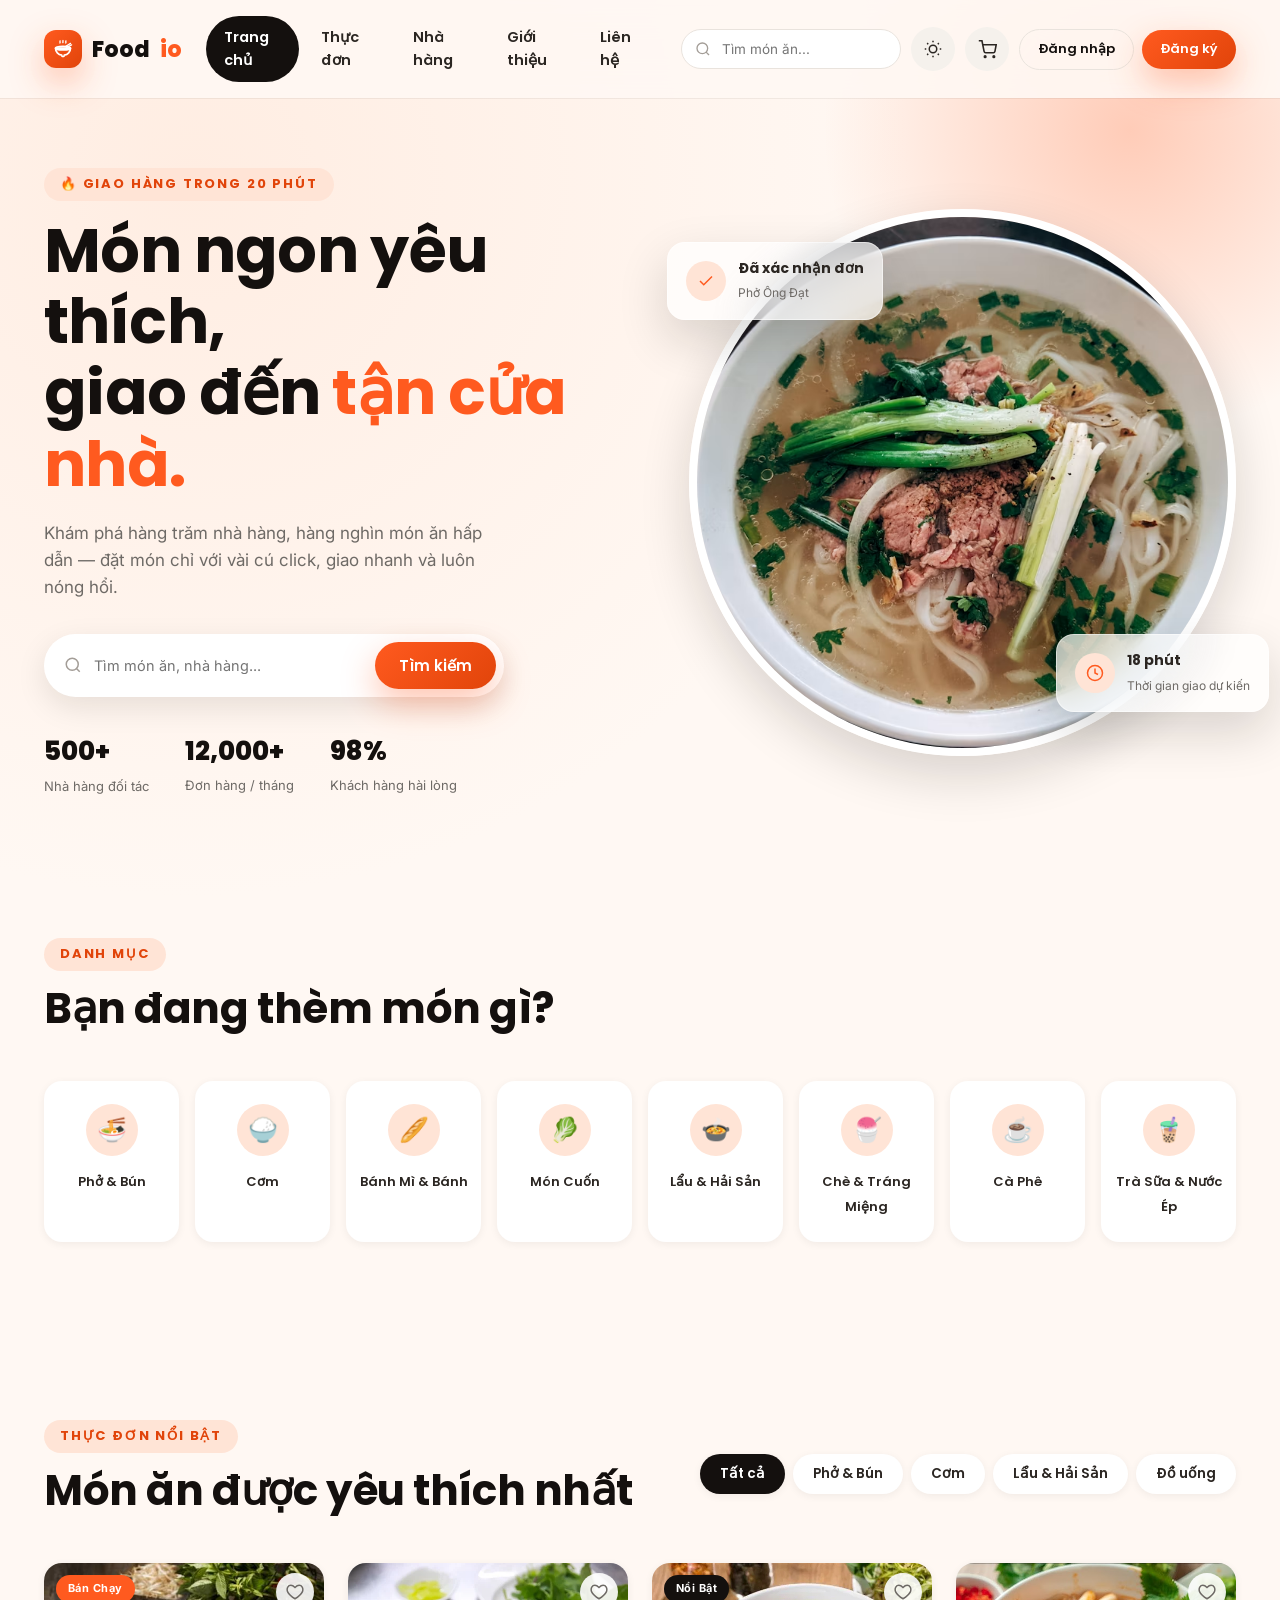
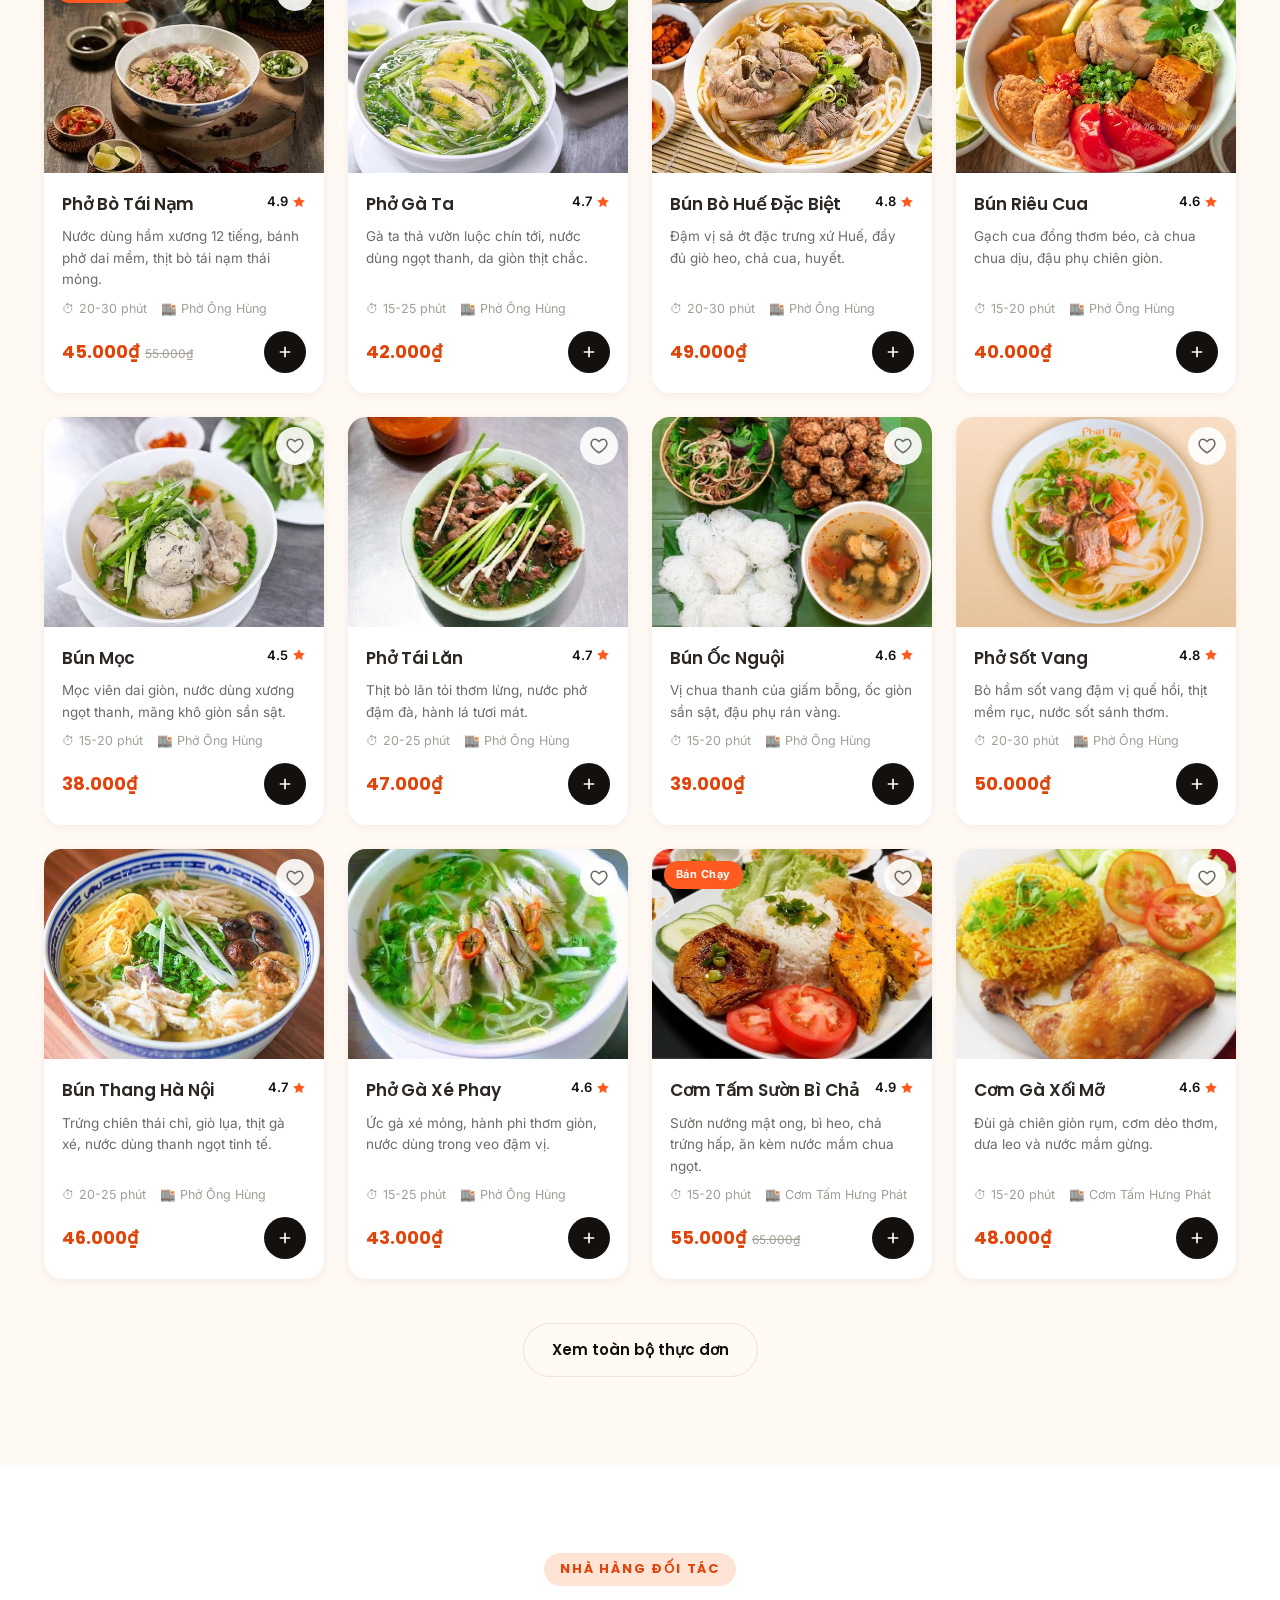
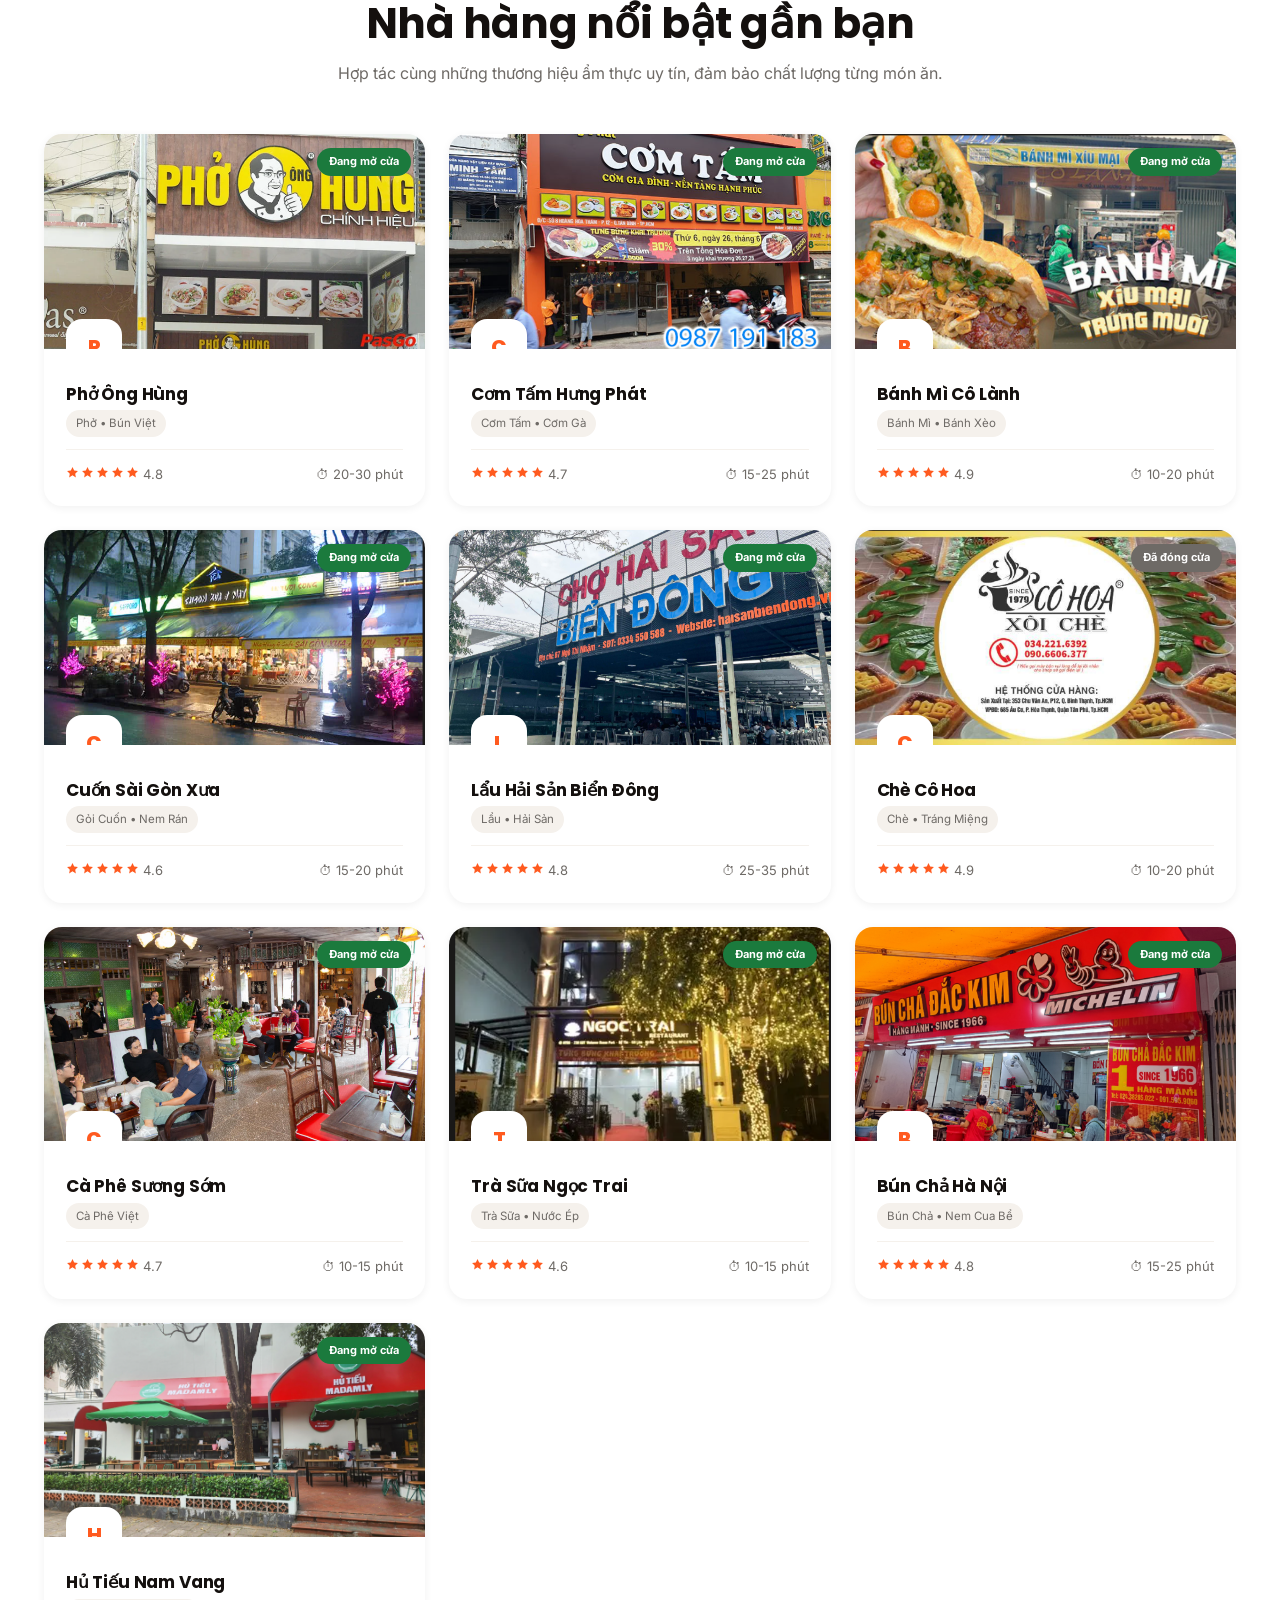
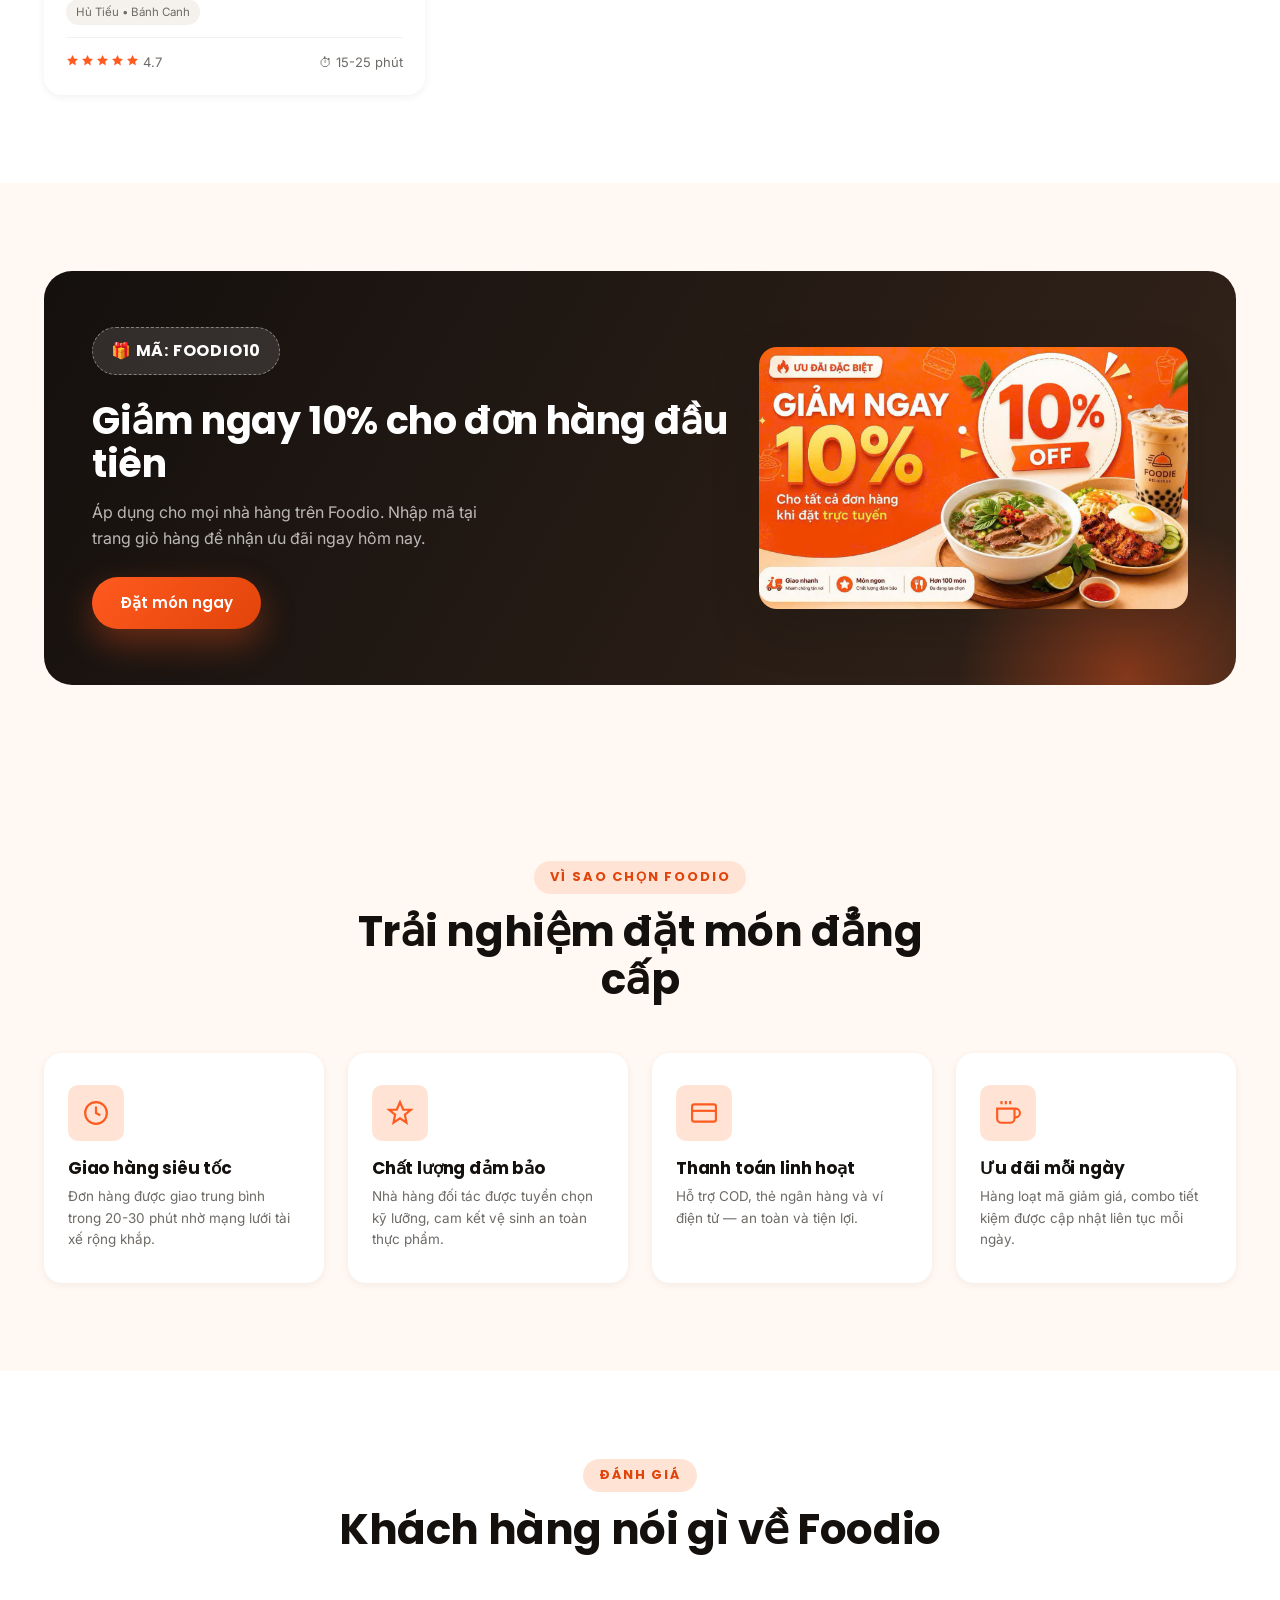
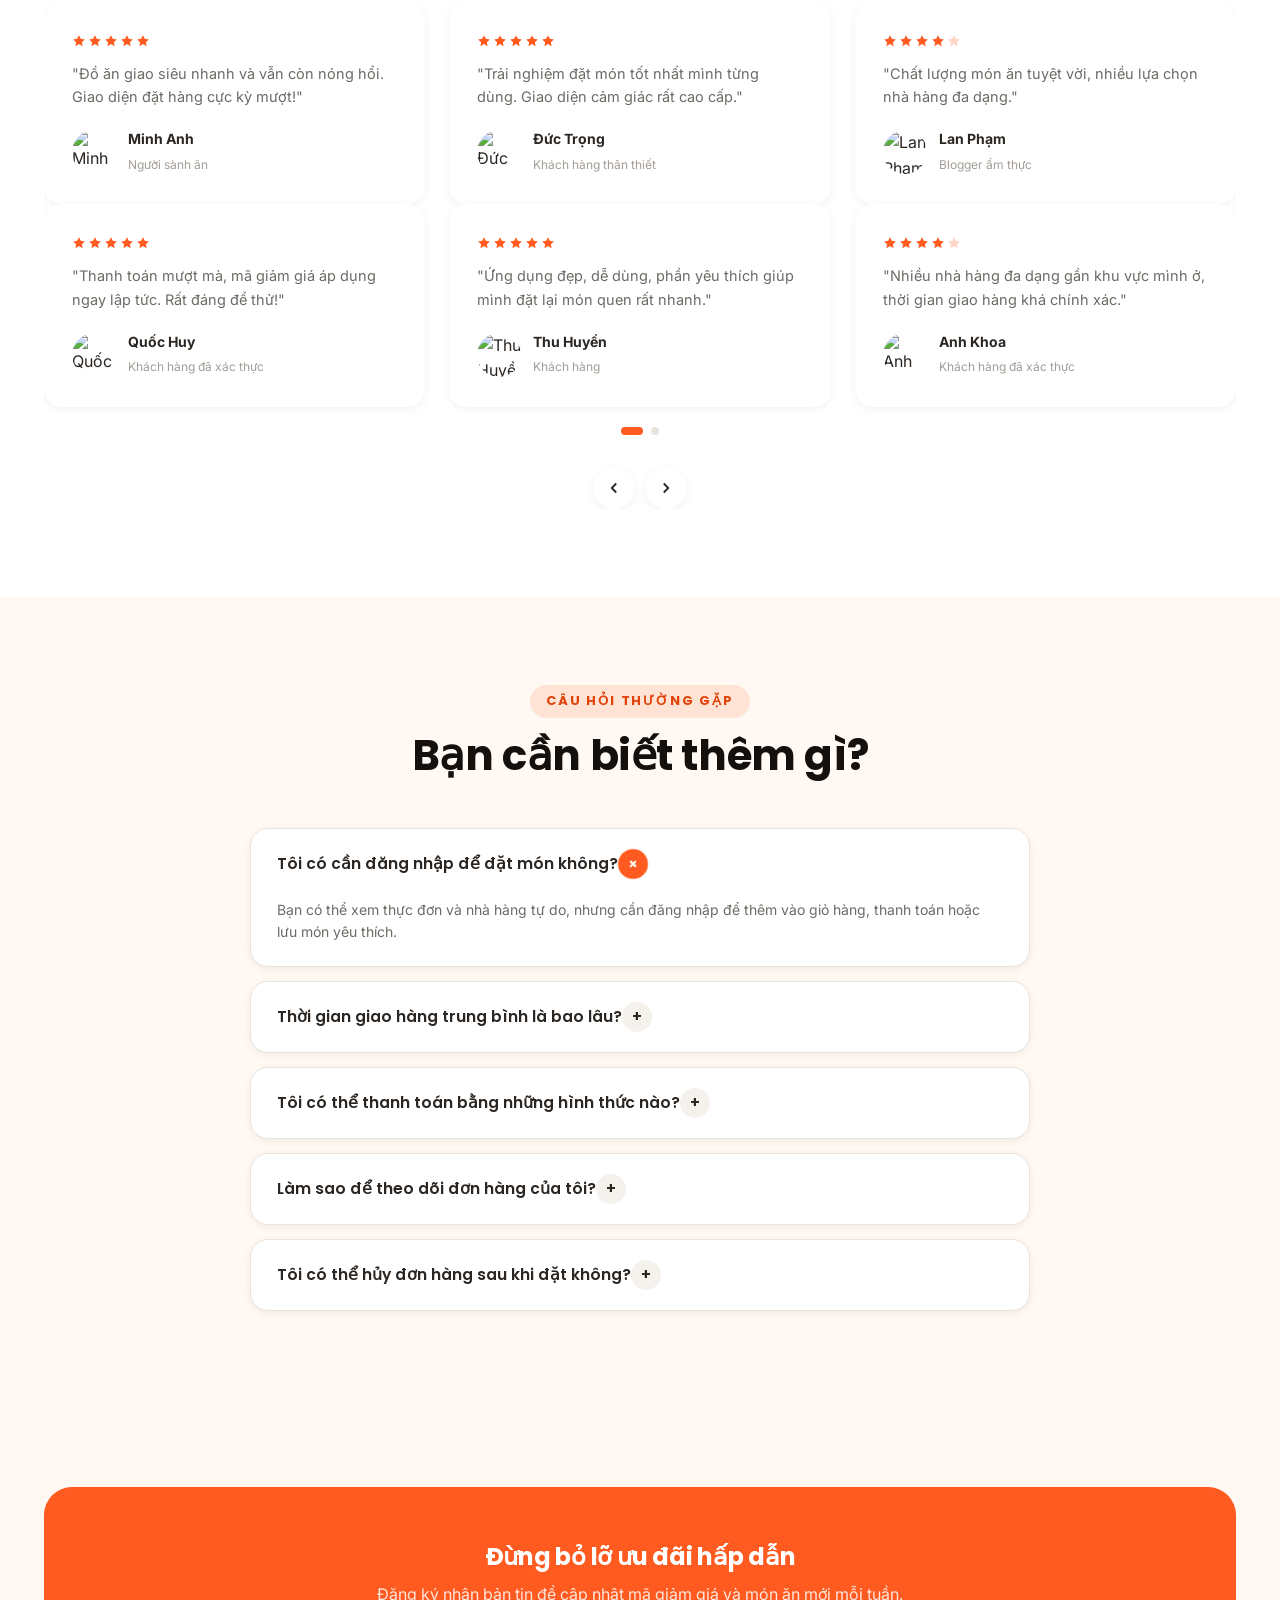
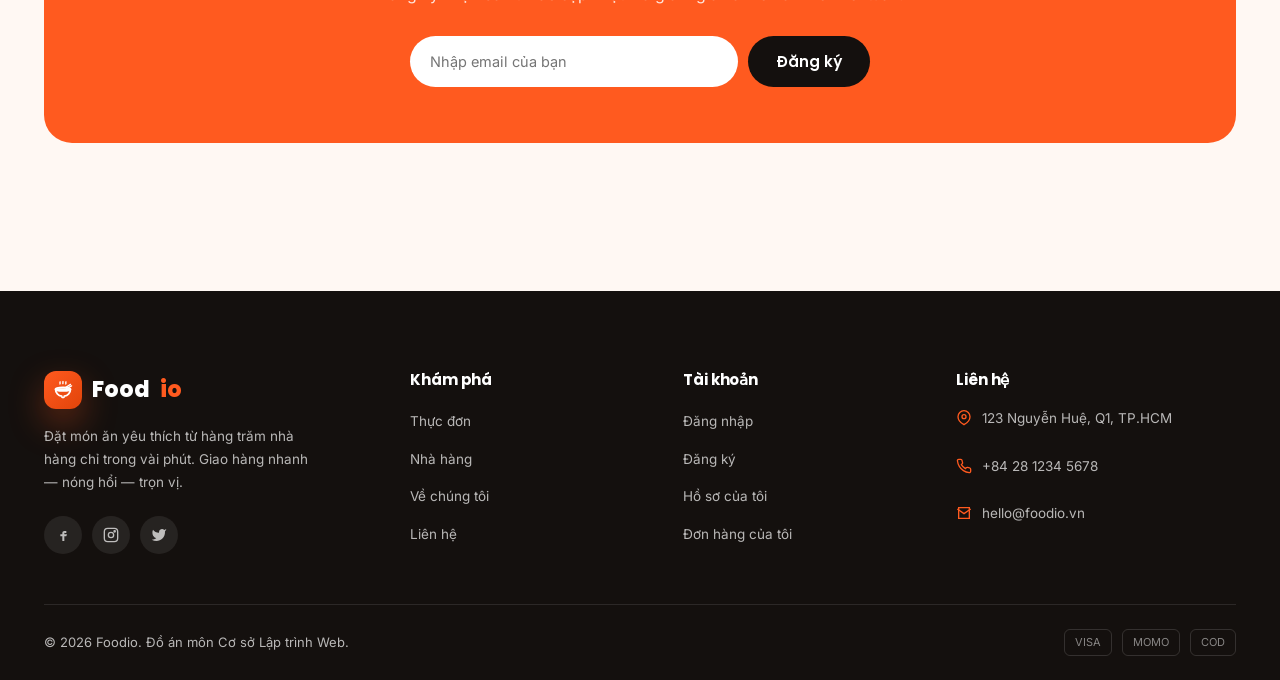
==== index.html @ 753ebb03 "thêm các ảnh banners và gắn địa chỉ văn phòng làm việc" ====
<!DOCTYPE html>
<html lang="vi">

<head>
    <meta charset="UTF-8">
    <meta name="viewport" content="width=device-width, initial-scale=1.0">
    <title>Foodio — Đặt món ăn ngon, giao tận nơi</title>
    <meta name="description"
        content="Foodio giúp bạn đặt món ăn Việt từ hàng trăm nhà hàng yêu thích, giao hàng nhanh chóng tận cửa nhà.">
    <link rel="preconnect" href="https://fonts.googleapis.com">
    <link rel="stylesheet" href="css/style.css">
    <link rel="stylesheet" href="css/header.css">
    <link rel="stylesheet" href="css/hero.css">
    <link rel="stylesheet" href="css/menu.css">
    <link rel="stylesheet" href="css/cart.css">
    <link rel="stylesheet" href="css/profile.css">
    <link rel="stylesheet" href="css/login.css">
    <link rel="stylesheet" href="css/footer.css">
    <link rel="stylesheet" href="css/animation.css">
    <link rel="stylesheet" href="css/responsive.css">
</head>

<body>
    <div id="loading-screen">
        <div class="loader-mark"></div>
    </div>
    <div id="scroll-progress"></div>

    <header id="site-header">
        <div class="container header-inner">
            <a href="index.html" class="logo">
                <span class="mark">
                    <svg class="bowl-icon" viewBox="0 0 24 24" width="20" height="20" fill="none" stroke="currentColor"
                        stroke-width="2" stroke-linecap="round" stroke-linejoin="round">
                        <path d="M8.5 2.2c-.6 1 .5 1.4-.2 2.6M12 1.8c-.6 1 .5 1.4-.2 2.6M15.5 2.2c-.6 1 .5 1.4-.2 2.6"
                            stroke-width="1.6" />
                        <path
                            d="M3 11h18a8.5 8.5 0 01-7.5 8.4v.4a1.2 1.2 0 01-1.2 1.2h-.6A1.2 1.2 0 0110.5 19.8v-.4A8.5 8.5 0 013 11z" />
                        <ellipse cx="12" cy="11" rx="9" ry="2.1" />
                        <path d="M14.5 9.3l6.5-4M16.3 10.2l6-3.2" stroke-width="1.6" />
                    </svg>
                </span>
                Food<span class="accent">io</span>
            </a>

            <nav class="main-nav" id="main-nav">
                <a href="index.html" data-nav="index">Trang chủ</a>
                <a href="menu.html" data-nav="menu">Thực đơn</a>
                <a href="restaurant.html" data-nav="restaurant">Nhà hàng</a>
                <a href="about.html" data-nav="about">Giới thiệu</a>
                <a href="contact.html" data-nav="contact">Liên hệ</a>
            </nav>

            <div class="header-actions">
                <div class="search-box">
                    <svg viewBox="0 0 24 24" fill="none" stroke="currentColor" stroke-width="2">
                        <circle cx="11" cy="11" r="8" />
                        <path d="M21 21l-4.35-4.35" />
                    </svg>
                    <input type="text" id="header-search-input" placeholder="Tìm món ăn...">
                    <div id="search-suggestions"></div>
                </div>

                <button class="dark-toggle" id="dark-toggle-btn" aria-label="Chuyển chế độ sáng/tối">
                    <svg class="sun" viewBox="0 0 24 24" fill="none" stroke="currentColor" stroke-width="2">
                        <circle cx="12" cy="12" r="5" />
                        <path
                            d="M12 1v2M12 21v2M4.2 4.2l1.4 1.4M18.4 18.4l1.4 1.4M1 12h2M21 12h2M4.2 19.8l1.4-1.4M18.4 5.6l1.4-1.4" />
                    </svg>
                    <svg class="moon" viewBox="0 0 24 24" fill="none" stroke="currentColor" stroke-width="2">
                        <path d="M21 12.79A9 9 0 1111.21 3 7 7 0 0021 12.79z" />
                    </svg>
                </button>

                <a href="cart.html" class="icon-btn" aria-label="Giỏ hàng">
                    <svg viewBox="0 0 24 24" fill="none" stroke="currentColor" stroke-width="2">
                        <circle cx="9" cy="21" r="1" />
                        <circle cx="20" cy="21" r="1" />
                        <path d="M1 1h4l2.68 13.39a2 2 0 002 1.61h9.72a2 2 0 002-1.61L23 6H6" />
                    </svg>
                    <span class="cart-count">0</span>
                </a>

                <div id="auth-slot"></div>

                <button class="mobile-toggle" id="mobile-toggle" aria-label="Mở menu">
                    <svg viewBox="0 0 24 24" fill="none" stroke="currentColor" stroke-width="2">
                        <path d="M3 6h18M3 12h18M3 18h18" />
                    </svg>
                </button>
            </div>
        </div>
    </header>

    <div class="mobile-overlay" id="mobile-overlay"></div>
    <nav class="mobile-nav" id="mobile-nav">
        <button class="close-mobile" id="close-mobile" aria-label="Đóng menu">
            <svg viewBox="0 0 24 24" width="18" height="18" fill="none" stroke="currentColor" stroke-width="2">
                <path d="M18 6L6 18M6 6l12 12" />
            </svg>
        </button>
        <a href="index.html">Trang chủ</a>
        <a href="menu.html">Thực đơn</a>
        <a href="restaurant.html">Nhà hàng</a>
        <a href="cart.html">Giỏ hàng</a>
        <a href="about.html">Giới thiệu</a>
        <a href="contact.html">Liên hệ</a>
        <a href="login.html">Đăng nhập</a>
        <a href="register.html">Đăng ký</a>
    </nav>

    <main>
        <!-- HERO -->
        <section class="hero">
            <div class="container hero-inner">
                <div class="hero-copy">
                    <div class="eyebrow">🔥 Giao hàng trong 20 phút</div>
                    <h1>Món ngon yêu thích,<span class="line2">giao đến <span class="accent">tận cửa nhà.</span></span>
                    </h1>
                    <p>Khám phá hàng trăm nhà hàng, hàng nghìn món ăn hấp dẫn — đặt món chỉ với vài cú click, giao nhanh
                        và luôn nóng hổi.</p>
                    <form class="hero-search" id="hero-search-form">
                        <svg viewBox="0 0 24 24" fill="none" stroke="currentColor" stroke-width="2">
                            <circle cx="11" cy="11" r="8" />
                            <path d="M21 21l-4.35-4.35" />
                        </svg>
                        <input type="text" id="hero-search-input" placeholder="Tìm món ăn, nhà hàng...">
                        <button type="submit" class="btn btn-primary">Tìm kiếm</button>
                    </form>
                    <div class="hero-stats">
                        <div class="stat"><b data-counter="500" data-suffix="+">0</b><span>Nhà hàng đối tác</span></div>
                        <div class="stat"><b data-counter="12000" data-suffix="+">0</b><span>Đơn hàng / tháng</span>
                        </div>
                        <div class="stat"><b data-counter="98" data-suffix="%">0</b><span>Khách hàng hài lòng</span>
                        </div>
                    </div>
                </div>
                <div class="hero-visual">
                    <div class="main-plate"><img
                            src="images/banners/banner-batpho.avif"
                            alt="Đĩa Phở cuốn hút"></div>
                    <div class="hero-float-card card-1 glass">
                        <div class="fc-icon"><svg viewBox="0 0 24 24" fill="none" stroke="currentColor"
                                stroke-width="2">
                                <path d="M20 6L9 17l-5-5" />
                            </svg></div>
                        <div><b>Đã xác nhận đơn</b><span>Phở Ông Đạt</span></div>
                    </div>
                    <div class="hero-float-card card-2 glass">
                        <div class="fc-icon"><svg viewBox="0 0 24 24" fill="none" stroke="currentColor"
                                stroke-width="2">
                                <circle cx="12" cy="12" r="10" />
                                <path d="M12 6v6l4 2" />
                            </svg></div>
                        <div><b>18 phút</b><span>Thời gian giao dự kiến</span></div>
                    </div>
                </div>
            </div>
        </section>

        <!-- CATEGORIES -->
        <section class="category-strip">
            <div class="container">
                <div class="section-head">
                    <div class="eyebrow">Danh mục</div>
                    <h2>Bạn đang thèm món gì?</h2>
                </div>
                <div class="category-scroll" id="category-scroll"></div>
            </div>
        </section>

        <!-- FEATURED FOODS -->
        <section id="featured">
            <div class="container">
                <div class="section-tools">
                    <div class="section-head" style="margin-bottom:0">
                        <div class="eyebrow">Thực đơn nổi bật</div>
                        <h2>Món ăn được yêu thích nhất</h2>
                    </div>
                    <div class="filter-tabs">
                        <button class="active" data-cat="all">Tất cả</button>
                        <button data-cat="pho-bun">Phở & Bún</button>
                        <button data-cat="com">Cơm</button>
                        <button data-cat="lau-haisan">Lẩu & Hải Sản</button>
                        <button data-cat="nuoc-uong">Đồ uống</button>
                    </div>
                </div>
                <div class="foods-grid" id="featured-grid"></div>
                <div style="text-align:center;margin-top:44px">
                    <a href="menu.html" class="btn btn-outline">Xem toàn bộ thực đơn</a>
                </div>
            </div>
        </section>

        <!-- RESTAURANTS -->
        <section style="background:var(--c-white)">
            <div class="container">
                <div class="section-head center">
                    <div class="eyebrow">Nhà hàng đối tác</div>
                    <h2>Nhà hàng nổi bật gần bạn</h2>
                    <p>Hợp tác cùng những thương hiệu ẩm thực uy tín, đảm bảo chất lượng từng món ăn.</p>
                </div>
                <div class="restaurants-grid" id="restaurants-grid"></div>
            </div>
        </section>

        <!-- PROMOTION BANNER -->
        <section>
            <div class="container">
                <div class="promo-banner reveal">
                    <div>
                        <div class="promo-code">🎁 MÃ: FOODIO10</div>
                        <h2>Giảm ngay 10% cho đơn hàng đầu tiên</h2>
                        <p>Áp dụng cho mọi nhà hàng trên Foodio. Nhập mã tại trang giỏ hàng để nhận ưu đãi ngay hôm nay.
                        </p>
                        <a href="menu.html" class="btn btn-primary">Đặt món ngay</a>
                    </div>
                    <div class="promo-img"><img src="images/banners/banner-giamgia.jpg" alt="Khuyến mãi"></div>
                </div>
            </div>
        </section>

        <!-- WHY CHOOSE US -->
        <section>
            <div class="container">
                <div class="section-head center">
                    <div class="eyebrow">Vì sao chọn Foodio</div>
                    <h2>Trải nghiệm đặt món đẳng cấp</h2>
                </div>
                <div class="why-grid">
                    <div class="why-card reveal">
                        <div class="why-icon"><svg viewBox="0 0 24 24" fill="none" stroke="currentColor"
                                stroke-width="2">
                                <circle cx="12" cy="12" r="10" />
                                <path d="M12 6v6l4 2" />
                            </svg></div>
                        <h4>Giao hàng siêu tốc</h4>
                        <p>Đơn hàng được giao trung bình trong 20-30 phút nhờ mạng lưới tài xế rộng khắp.</p>
                    </div>
                    <div class="why-card reveal">
                        <div class="why-icon"><svg viewBox="0 0 24 24" fill="none" stroke="currentColor"
                                stroke-width="2">
                                <path d="M12 2l3 7h7l-5.5 4.5L18 21l-6-4-6 4 1.5-7.5L2 9h7z" />
                            </svg></div>
                        <h4>Chất lượng đảm bảo</h4>
                        <p>Nhà hàng đối tác được tuyển chọn kỹ lưỡng, cam kết vệ sinh an toàn thực phẩm.</p>
                    </div>
                    <div class="why-card reveal">
                        <div class="why-icon"><svg viewBox="0 0 24 24" fill="none" stroke="currentColor"
                                stroke-width="2">
                                <rect x="1" y="4" width="22" height="16" rx="2" />
                                <path d="M1 10h22" />
                            </svg></div>
                        <h4>Thanh toán linh hoạt</h4>
                        <p>Hỗ trợ COD, thẻ ngân hàng và ví điện tử — an toàn và tiện lợi.</p>
                    </div>
                    <div class="why-card reveal">
                        <div class="why-icon"><svg viewBox="0 0 24 24" fill="none" stroke="currentColor"
                                stroke-width="2">
                                <path d="M18 8h1a4 4 0 010 8h-1M2 8h16v9a4 4 0 01-4 4H6a4 4 0 01-4-4z" />
                                <path d="M6 1v3M10 1v3M14 1v3" />
                            </svg></div>
                        <h4>Ưu đãi mỗi ngày</h4>
                        <p>Hàng loạt mã giảm giá, combo tiết kiệm được cập nhật liên tục mỗi ngày.</p>
                    </div>
                </div>
            </div>
        </section>

        <!-- REVIEWS -->
        <section style="background:var(--c-white)">
            <div class="container">
                <div class="section-head center">
                    <div class="eyebrow">Đánh giá</div>
                    <h2>Khách hàng nói gì về Foodio</h2>
                </div>
                <div class="reviews-wrap">
                    <div class="review-track" id="review-track"></div>
                    <div class="review-dots" id="review-dots"></div>
                    <div class="review-nav">
                        <button id="review-prev" aria-label="Đánh giá trước"><svg viewBox="0 0 24 24" width="18"
                                height="18" fill="none" stroke="currentColor" stroke-width="2.4">
                                <path d="M15 18l-6-6 6-6" />
                            </svg></button>
                        <button id="review-next" aria-label="Đánh giá tiếp theo"><svg viewBox="0 0 24 24" width="18"
                                height="18" fill="none" stroke="currentColor" stroke-width="2.4">
                                <path d="M9 18l6-6-6-6" />
                            </svg></button>
                    </div>
                </div>
            </div>
        </section>

        <!-- FAQ -->
        <section>
            <div class="container">
                <div class="section-head center">
                    <div class="eyebrow">Câu hỏi thường gặp</div>
                    <h2>Bạn cần biết thêm gì?</h2>
                </div>
                <div class="faq-list" id="faq-list"></div>
            </div>
        </section>

        <!-- NEWSLETTER -->
        <section>
            <div class="container">
                <div class="newsletter reveal">
                    <h2>Đừng bỏ lỡ ưu đãi hấp dẫn</h2>
                    <p>Đăng ký nhận bản tin để cập nhật mã giảm giá và món ăn mới mỗi tuần.</p>
                    <form class="newsletter-form" id="newsletter-form">
                        <input type="email" placeholder="Nhập email của bạn" required>
                        <button type="submit" class="btn">Đăng ký</button>
                    </form>
                </div>
            </div>
        </section>

    </main>
    <footer id="site-footer">
        <div class="container">
            <div class="footer-grid">
                <div class="footer-brand">
                    <a href="index.html" class="logo">
                        <span class="mark">
                            <svg class="bowl-icon" viewBox="0 0 24 24" width="20" height="20" fill="none"
                                stroke="currentColor" stroke-width="2" stroke-linecap="round" stroke-linejoin="round">
                                <path
                                    d="M8.5 2.2c-.6 1 .5 1.4-.2 2.6M12 1.8c-.6 1 .5 1.4-.2 2.6M15.5 2.2c-.6 1 .5 1.4-.2 2.6"
                                    stroke-width="1.6" />
                                <path
                                    d="M3 11h18a8.5 8.5 0 01-7.5 8.4v.4a1.2 1.2 0 01-1.2 1.2h-.6A1.2 1.2 0 0110.5 19.8v-.4A8.5 8.5 0 013 11z" />
                                <ellipse cx="12" cy="11" rx="9" ry="2.1" />
                                <path d="M14.5 9.3l6.5-4M16.3 10.2l6-3.2" stroke-width="1.6" />
                            </svg>
                        </span>
                        Food<span class="accent">io</span>
                    </a>
                    <p>Đặt món ăn yêu thích từ hàng trăm nhà hàng chỉ trong vài phút. Giao hàng nhanh — nóng hổi — trọn
                        vị.</p>
                    <div class="footer-social">
                        <a href="#" aria-label="Facebook"><svg viewBox="0 0 24 24" fill="currentColor">
                                <path d="M14 9h3V6h-3c-1.7 0-3 1.3-3 3v2H8v3h3v7h3v-7h3l1-3h-4v-2c0-.6.4-1 1-1z" />
                            </svg></a>
                        <a href="#" aria-label="Instagram"><svg viewBox="0 0 24 24" fill="none" stroke="currentColor"
                                stroke-width="2">
                                <rect x="2" y="2" width="20" height="20" rx="5" />
                                <circle cx="12" cy="12" r="4" />
                                <circle cx="17.5" cy="6.5" r="1" />
                            </svg></a>
                        <a href="#" aria-label="Twitter"><svg viewBox="0 0 24 24" fill="currentColor">
                                <path
                                    d="M23 3a10.9 10.9 0 01-3.14 1.53 4.48 4.48 0 00-7.86 3v1A10.66 10.66 0 013 4s-4 9 5 13a11.64 11.64 0 01-7 2c9 5 20 0 20-11.5 0-.28 0-.55-.05-.83A7.72 7.72 0 0023 3z" />
                            </svg></a>
                    </div>
                </div>
                <div class="footer-col">
                    <h5>Khám phá</h5>
                    <ul>
                        <li><a href="menu.html">Thực đơn</a></li>
                        <li><a href="restaurant.html">Nhà hàng</a></li>
                        <li><a href="about.html">Về chúng tôi</a></li>
                        <li><a href="contact.html">Liên hệ</a></li>
                    </ul>
                </div>
                <div class="footer-col">
                    <h5>Tài khoản</h5>
                    <ul>
                        <li><a href="login.html">Đăng nhập</a></li>
                        <li><a href="register.html">Đăng ký</a></li>
                        <li><a href="profile.html">Hồ sơ của tôi</a></li>
                        <li><a href="orders.html">Đơn hàng của tôi</a></li>
                    </ul>
                </div>
                <div class="footer-col">
                    <h5>Liên hệ</h5>
                    <ul class="footer-contact">
                        <li><svg viewBox="0 0 24 24" fill="none" stroke="currentColor" stroke-width="2">
                                <path d="M21 10c0 7-9 12-9 12s-9-5-9-12a9 9 0 0118 0z" />
                                <circle cx="12" cy="10" r="3" />
                            </svg> 123 Nguyễn Huệ, Q1, TP.HCM</li>
                        <li><svg viewBox="0 0 24 24" fill="none" stroke="currentColor" stroke-width="2">
                                <path
                                    d="M22 16.92v3a2 2 0 01-2.18 2 19.79 19.79 0 01-8.63-3.07 19.5 19.5 0 01-6-6 19.79 19.79 0 01-3.07-8.67A2 2 0 014.11 2h3a2 2 0 012 1.72c.13.96.36 1.9.68 2.81a2 2 0 01-.45 2.11L8.09 9.91a16 16 0 006 6l1.27-1.27a2 2 0 012.11-.45c.91.32 1.85.55 2.81.68A2 2 0 0122 16.92z" />
                            </svg> +84 28 1234 5678</li>
                        <li><svg viewBox="0 0 24 24" fill="none" stroke="currentColor" stroke-width="2">
                                <path d="M4 4h16v16H4z" />
                                <path d="M22 6l-10 7L2 6" />
                            </svg> hello@foodio.vn</li>
                    </ul>
                </div>
            </div>
            <div class="footer-bottom">
                <span>© 2026 Foodio. Đồ án môn Cơ sở Lập trình Web.</span>
                <div class="pay-icons"><span>VISA</span><span>MOMO</span><span>COD</span></div>
            </div>
        </div>
    </footer>

    <button id="scroll-top" aria-label="Cuộn lên đầu trang">
        <svg viewBox="0 0 24 24" width="20" height="20" fill="none" stroke="currentColor" stroke-width="2.2">
            <path d="M12 19V5M5 12l7-7 7 7" />
        </svg>
    </button>

    <script src="js/app.js"></script>
    <script src="js/auth.js"></script>
    <script src="js/cart.js"></script>
    <script src="js/search.js"></script>
    <script src="js/filter.js"></script>
    <script src="js/slider.js"></script>
    <script src="js/animation.js"></script>
    <script src="js/validation.js"></script>
    <script src="js/darkmode.js"></script>

</body>

</html>
---- css/style.css ----
/* =========================================================
   FOODIO — CORE STYLESHEET
   Design tokens, reset, typography, buttons, utility classes
   ========================================================= */

@import url('https://fonts.googleapis.com/css2?family=Poppins:wght@500;600;700;800&family=Inter:wght@400;500;600;700&display=swap');

:root {
   /* ---- Color tokens ---- */
   --c-black: #14100E;
   --c-black-soft: #1F1A17;
   --c-orange: #FF5A1F;
   --c-orange-dark: #E1440A;
   --c-orange-light: #FFE4D6;
   --c-cream: #FFF8F3;
   --c-white: #FFFFFF;
   --c-gray-900: #2B2622;
   --c-gray-600: #6E6A66;
   --c-gray-400: #A39D97;
   --c-gray-200: #E9E3DD;
   --c-gray-100: #F5F1EC;

   /* ---- Type ---- */
   --f-display: 'Poppins', sans-serif;
   --f-body: 'Inter', sans-serif;

   /* ---- Elevation ---- */
   --shadow-sm: 0 2px 8px rgba(20, 16, 14, 0.06);
   --shadow-md: 0 10px 30px rgba(20, 16, 14, 0.10);
   --shadow-lg: 0 20px 50px rgba(20, 16, 14, 0.16);
   --shadow-orange: 0 14px 34px rgba(255, 90, 31, 0.35);

   /* ---- Radius ---- */
   --r-sm: 10px;
   --r-md: 18px;
   --r-lg: 28px;
   --r-pill: 999px;

   /* ---- Motion ---- */
   --ease: cubic-bezier(.22, 1, .36, 1);
}

/* ---- Dark mode tokens ---- */
body.dark-mode {
   --c-cream: #14100E;
   --c-white: #241E1A;
   --c-gray-900: #F5F1EC;
   --c-gray-600: #C9C2BB;
   --c-gray-200: #35302B;
   --c-gray-100: #221D19;
}

/* ---- Reset ---- */
* {
   margin: 0;
   padding: 0;
   box-sizing: border-box;
}

html {
   scroll-behavior: smooth;
}

body {
   font-family: var(--f-body);
   background: var(--c-cream);
   color: var(--c-gray-900);
   line-height: 1.6;
   overflow-x: hidden;
   transition: background .4s var(--ease), color .4s var(--ease);
}

img {
   max-width: 100%;
   display: block;
}

a {
   text-decoration: none;
   color: inherit;
}

ul {
   list-style: none;
}

button {
   font-family: inherit;
   cursor: pointer;
   border: none;
   background: none;
   color: inherit;
}

input,
textarea,
select {
   font-family: inherit;
}

:focus-visible {
   outline: 2px solid var(--c-orange);
   outline-offset: 3px;
}

h1,
h2,
h3,
h4,
h5 {
   font-family: var(--f-display);
   color: var(--c-black);
   font-weight: 700;
   line-height: 1.15;
   letter-spacing: -0.01em;
}

body.dark-mode h1,
body.dark-mode h2,
body.dark-mode h3,
body.dark-mode h4 {
   color: var(--c-gray-900);
}

.container {
   width: 100%;
   max-width: 1240px;
   margin: 0 auto;
   padding: 0 24px;
}

/* ---- Eyebrow / section header ---- */
.eyebrow {
   display: inline-flex;
   align-items: center;
   gap: 8px;
   font-family: var(--f-display);
   font-size: 13px;
   font-weight: 700;
   letter-spacing: 0.14em;
   text-transform: uppercase;
   color: var(--c-orange-dark);
   background: var(--c-orange-light);
   padding: 6px 16px;
   border-radius: var(--r-pill);
   margin-bottom: 14px;
}

body.dark-mode .eyebrow {
   background: rgba(255, 90, 31, 0.14);
   color: #FF8A57;
}

.section-head {
   max-width: 640px;
   margin-bottom: 48px;
}

.section-head h2 {
   font-size: clamp(28px, 4vw, 42px);
   margin-bottom: 12px;
}

.section-head p {
   color: var(--c-gray-600);
   font-size: 16px;
}

.section-head.center {
   margin-left: auto;
   margin-right: auto;
   text-align: center;
}

section {
   padding: 88px 0;
}

/* ---- Buttons ---- */
.btn {
   display: inline-flex;
   align-items: center;
   justify-content: center;
   gap: 8px;
   font-family: var(--f-display);
   font-weight: 600;
   font-size: 15px;
   padding: 14px 28px;
   border-radius: var(--r-pill);
   transition: transform .25s var(--ease), box-shadow .25s var(--ease), background .25s var(--ease);
   white-space: nowrap;
}

.btn-primary {
   background: linear-gradient(135deg, var(--c-orange) 0%, var(--c-orange-dark) 100%);
   color: #fff;
   box-shadow: var(--shadow-orange);
}

.btn-primary:hover {
   transform: translateY(-3px);
   box-shadow: 0 20px 40px rgba(255, 90, 31, .42);
}

.btn-dark {
   background: var(--c-black);
   color: #fff;
}

.btn-dark:hover {
   background: var(--c-orange);
   transform: translateY(-3px);
}

.btn-outline {
   border: 1.5px solid var(--c-gray-200);
   color: var(--c-black);
   background: transparent;
}

body.dark-mode .btn-outline {
   color: var(--c-gray-900);
}

.btn-outline:hover {
   border-color: var(--c-orange);
   color: var(--c-orange);
}

.btn-ghost {
   color: var(--c-gray-900);
   padding: 10px 18px;
}

.btn-block {
   width: 100%;
}

.btn-sm {
   padding: 9px 18px;
   font-size: 13px;
}

.btn:disabled {
   opacity: .5;
   cursor: not-allowed;
   transform: none !important;
}

/* ---- Glass ---- */
.glass {
   background: rgba(255, 255, 255, 0.68);
   backdrop-filter: blur(18px) saturate(160%);
   -webkit-backdrop-filter: blur(18px) saturate(160%);
   border: 1px solid rgba(255, 255, 255, 0.5);
}

body.dark-mode .glass {
   background: rgba(27, 22, 20, 0.7);
   border-color: rgba(255, 255, 255, 0.08);
}

/* ---- Cards ---- */
.food-card {
   background: var(--c-white);
   border-radius: var(--r-md);
   overflow: hidden;
   box-shadow: var(--shadow-sm);
   transition: transform .35s var(--ease), box-shadow .35s var(--ease);
   position: relative;
   display: flex;
   flex-direction: column;
}

.food-card:hover {
   transform: translateY(-8px);
   box-shadow: var(--shadow-lg);
}

.food-card__media {
   position: relative;
   aspect-ratio: 4/3;
   overflow: hidden;
}

.food-card__media img {
   width: 100%;
   height: 100%;
   object-fit: cover;
   transition: transform .6s var(--ease);
}

.food-card:hover .food-card__media img {
   transform: scale(1.08);
}

.food-card__badge {
   position: absolute;
   top: 12px;
   left: 12px;
   background: var(--c-black);
   color: #fff;
   font-size: 11px;
   font-weight: 700;
   letter-spacing: .04em;
   padding: 5px 12px;
   border-radius: var(--r-pill);
}

.food-card__badge.discount {
   background: var(--c-orange);
}

.food-card__fav {
   position: absolute;
   top: 10px;
   right: 10px;
   width: 38px;
   height: 38px;
   border-radius: 50%;
   display: flex;
   align-items: center;
   justify-content: center;
   background: rgba(255, 255, 255, .9);
   color: var(--c-gray-600);
   transition: all .25s var(--ease);
}

.food-card__fav:hover {
   transform: scale(1.1);
}

.food-card__fav.active {
   color: var(--c-orange);
}

.food-card__fav.active svg {
   fill: var(--c-orange);
}

.food-card__body {
   padding: 18px 18px 20px;
   display: flex;
   flex-direction: column;
   gap: 8px;
   flex: 1;
}

.food-card__top {
   display: flex;
   justify-content: space-between;
   align-items: flex-start;
   gap: 8px;
}

.food-card__name {
   font-family: var(--f-display);
   font-size: 17px;
   font-weight: 600;
}

.food-card__rating {
   display: flex;
   align-items: center;
   gap: 4px;
   font-size: 13px;
   font-weight: 600;
   color: var(--c-black);
   flex-shrink: 0;
}

body.dark-mode .food-card__rating {
   color: var(--c-gray-900);
}

.food-card__rating svg {
   width: 14px;
   height: 14px;
   fill: var(--c-orange);
}

.food-card__desc {
   font-size: 13.5px;
   color: var(--c-gray-600);
   flex: 1;
}

.food-card__meta {
   display: flex;
   align-items: center;
   gap: 14px;
   font-size: 12.5px;
   color: var(--c-gray-400);
}

.food-card__meta span {
   display: inline-flex;
   align-items: center;
   gap: 4px;
}

.food-card__bottom {
   display: flex;
   align-items: center;
   justify-content: space-between;
   margin-top: 4px;
}

.food-card__price {
   font-family: var(--f-display);
   font-weight: 700;
   font-size: 18px;
   color: var(--c-orange-dark);
}

.food-card__price small {
   font-family: var(--f-body);
   font-weight: 400;
   font-size: 12px;
   color: var(--c-gray-400);
   text-decoration: line-through;
   margin-left: 6px;
}

.food-card__add {
   width: 42px;
   height: 42px;
   border-radius: 50%;
   background: var(--c-black);
   color: #fff;
   display: flex;
   align-items: center;
   justify-content: center;
   transition: all .3s var(--ease);
}

.food-card__add:hover {
   background: var(--c-orange);
   transform: rotate(90deg);
}

/* ---- Toast ---- */
.toast-wrap {
   position: fixed;
   top: 24px;
   right: 24px;
   z-index: 9999;
   display: flex;
   flex-direction: column;
   gap: 10px;
}

.toast {
   min-width: 280px;
   max-width: 340px;
   background: var(--c-black);
   color: #fff;
   padding: 14px 18px;
   border-radius: var(--r-sm);
   display: flex;
   align-items: center;
   gap: 12px;
   box-shadow: var(--shadow-lg);
   animation: toastIn .4s var(--ease);
   font-size: 14px;
   font-weight: 500;
}

.toast.success {
   background: #1B7A3D;
}

.toast.error {
   background: #C7391D;
}

.toast svg {
   width: 18px;
   height: 18px;
   flex-shrink: 0;
}

.toast.hide {
   animation: toastOut .35s var(--ease) forwards;
}

@keyframes toastIn {
   from {
      opacity: 0;
      transform: translateX(40px);
   }

   to {
      opacity: 1;
      transform: translateX(0);
   }
}

@keyframes toastOut {
   to {
      opacity: 0;
      transform: translateX(40px);
   }
}

/* ---- Form elements ---- */
.field {
   margin-bottom: 18px;
   text-align: left;
}

.field label {
   display: block;
   font-size: 13px;
   font-weight: 600;
   margin-bottom: 7px;
   color: var(--c-gray-900);
}

.field input,
.field select,
.field textarea {
   width: 100%;
   padding: 13px 16px;
   border-radius: var(--r-sm);
   border: 1.5px solid var(--c-gray-200);
   background: var(--c-white);
   color: var(--c-gray-900);
   font-size: 14.5px;
   transition: border-color .25s;
}

.field input:focus,
.field select:focus,
.field textarea:focus {
   border-color: var(--c-orange);
}

.field .error-msg {
   color: #C7391D;
   font-size: 12.5px;
   margin-top: 6px;
   display: none;
}

.field.invalid input {
   border-color: #C7391D;
}

.field.invalid .error-msg {
   display: block;
}

.field.valid input {
   border-color: #1B7A3D;
}

/* ---- Loading Screen ---- */
#loading-screen {
   position: fixed;
   inset: 0;
   z-index: 99999;
   background: var(--c-black);
   display: flex;
   align-items: center;
   justify-content: center;
   transition: opacity .6s var(--ease), visibility .6s var(--ease);
}

#loading-screen.hidden {
   opacity: 0;
   visibility: hidden;
   pointer-events: none;
}

.loader-mark {
   width: 64px;
   height: 64px;
   border-radius: 50%;
   border: 3px solid rgba(255, 90, 31, .2);
   border-top-color: var(--c-orange);
   animation: spin .9s linear infinite;
}

@keyframes spin {
   to {
      transform: rotate(360deg);
   }
}

/* ---- Scroll progress bar ---- */
#scroll-progress {
   position: fixed;
   top: 0;
   left: 0;
   height: 3px;
   background: linear-gradient(90deg, var(--c-orange), var(--c-orange-dark));
   width: 0%;
   z-index: 9998;
   transition: width .1s linear;
}

/* ---- Scroll to top ---- */
#scroll-top {
   position: fixed;
   bottom: 28px;
   right: 28px;
   z-index: 500;
   width: 48px;
   height: 48px;
   border-radius: 50%;
   background: var(--c-black);
   color: #fff;
   display: flex;
   align-items: center;
   justify-content: center;
   box-shadow: var(--shadow-md);
   opacity: 0;
   visibility: hidden;
   transform: translateY(10px);
   transition: all .35s var(--ease);
}

#scroll-top.show {
   opacity: 1;
   visibility: visible;
   transform: translateY(0);
}

#scroll-top:hover {
   background: var(--c-orange);
}

/* ---- Star rating helper ---- */
.stars {
   color: var(--c-orange);
   display: inline-flex;
   gap: 2px;
}

.stars svg {
   width: 14px;
   height: 14px;
   fill: var(--c-orange);
}

/* ---- Badges / tags ---- */
.tag {
   display: inline-flex;
   align-items: center;
   gap: 6px;
   font-size: 12px;
   font-weight: 600;
   padding: 6px 14px;
   border-radius: var(--r-pill);
   background: var(--c-gray-100);
   color: var(--c-gray-900);
}

.tag.on {
   background: var(--c-black);
   color: #fff;
}

/* ---- Empty state ---- */
.empty-state {
   text-align: center;
   padding: 80px 20px;
}

.empty-state svg {
   width: 72px;
   height: 72px;
   color: var(--c-gray-200);
   margin-bottom: 20px;
}

.empty-state h3 {
   margin-bottom: 8px;
}

.empty-state p {
   color: var(--c-gray-600);
   margin-bottom: 24px;
}

/* ---- Reveal animation hook (see animation.css) ---- */
.reveal {
   opacity: 0;
   transform: translateY(30px);
}

.reveal.in {
   animation: revealIn .8s var(--ease) forwards;
}

@keyframes revealIn {
   to {
      opacity: 1;
      transform: translateY(0);
   }
}

/* ---- Breadcrumb / page banner ---- */
.page-banner {
   padding: 160px 0 60px;
   background: linear-gradient(150deg, var(--c-black) 0%, #2B2019 100%);
   color: #fff;
   text-align: center;
   position: relative;
   overflow: hidden;
}

.page-banner::before {
   content: '';
   position: absolute;
   width: 500px;
   height: 500px;
   border-radius: 50%;
   background: radial-gradient(circle, rgba(255, 90, 31, .35), transparent 70%);
   top: -220px;
   right: -120px;
}

.page-banner h1 {
   color: #fff;
   font-size: clamp(30px, 5vw, 48px);
}

.breadcrumb {
   margin-top: 14px;
   font-size: 14px;
   color: var(--c-gray-400);
   display: flex;
   gap: 8px;
   justify-content: center;
}

.breadcrumb a:hover {
   color: var(--c-orange);
}

.breadcrumb .sep {
   opacity: .5;
}
---- css/header.css ----
/* =========================================================
   HEADER / NAVIGATION
   ========================================================= */

#site-header {
   position: fixed;
   top: 0;
   left: 0;
   width: 100%;
   z-index: 1000;
   padding: 16px 0;
   background: rgba(255, 248, 243, 0.92);
   backdrop-filter: blur(16px) saturate(160%);
   -webkit-backdrop-filter: blur(16px) saturate(160%);
   box-shadow: 0 1px 0 rgba(20, 16, 14, 0.06);
   transition: padding .35s var(--ease), background .35s var(--ease), box-shadow .35s var(--ease);
}

#site-header.scrolled {
   padding: 10px 0;
   background: rgba(255, 248, 243, 0.96);
   box-shadow: var(--shadow-sm);
}

body.dark-mode #site-header {
   background: rgba(20, 16, 14, 0.92);
   box-shadow: 0 1px 0 rgba(255, 255, 255, 0.06);
}

body.dark-mode #site-header.scrolled {
   background: rgba(20, 16, 14, 0.96);
}

.header-inner {
   display: flex;
   align-items: center;
   justify-content: space-between;
   gap: 24px;
}

.logo {
   display: flex;
   align-items: center;
   gap: 10px;
   font-family: var(--f-display);
   font-weight: 800;
   font-size: 22px;
   color: var(--c-black);
}

body.dark-mode .logo {
   color: var(--c-gray-900);
}

@keyframes bowlSpin {
   from {
      transform: rotate(0deg);
   }

   to {
      transform: rotate(360deg);
   }
}

.logo .mark {
   width: 38px;
   height: 38px;
   border-radius: 12px;
   background: linear-gradient(135deg, var(--c-orange), var(--c-orange-dark));
   display: flex;
   align-items: center;
   justify-content: center;
   color: #fff;
   box-shadow: var(--shadow-orange);
}

.logo .mark .bowl-icon {
}

.logo span.accent {
   color: var(--c-orange);
}

.main-nav {
   display: flex;
   align-items: center;
   gap: 4px;
}

.main-nav a {
   font-family: var(--f-display);
   font-weight: 600;
   font-size: 14.5px;
   padding: 10px 18px;
   border-radius: var(--r-pill);
   color: var(--c-gray-900);
   transition: all .25s var(--ease);
   position: relative;
}

.main-nav a:hover {
   color: var(--c-orange);
}

.main-nav a.active {
   background: var(--c-black);
   color: #fff;
}

body.dark-mode .main-nav a.active {
   background: var(--c-orange);
}

.header-actions {
   display: flex;
   align-items: center;
   gap: 10px;
}

.icon-btn {
   width: 44px;
   height: 44px;
   border-radius: 50%;
   display: flex;
   align-items: center;
   justify-content: center;
   background: var(--c-gray-100);
   color: var(--c-gray-900);
   transition: all .25s var(--ease);
   position: relative;
}

.icon-btn:hover {
   background: var(--c-black);
   color: #fff;
   transform: translateY(-2px);
}

.icon-btn svg {
   width: 19px;
   height: 19px;
}

.cart-count {
   position: absolute;
   top: -4px;
   right: -4px;
   background: var(--c-orange);
   color: #fff;
   font-size: 10.5px;
   font-weight: 700;
   min-width: 19px;
   height: 19px;
   border-radius: 50%;
   display: flex;
   align-items: center;
   justify-content: center;
   border: 2px solid var(--c-cream);
}

.search-box {
   position: relative;
   display: flex;
   align-items: center;
}

.search-box input {
   width: 220px;
   padding: 11px 16px 11px 40px;
   border-radius: var(--r-pill);
   border: 1.5px solid var(--c-gray-200);
   background: var(--c-white);
   font-size: 13.5px;
   transition: width .3s var(--ease), border-color .25s;
}

.search-box input:focus {
   width: 270px;
   border-color: var(--c-orange);
}

.search-box svg {
   position: absolute;
   left: 14px;
   width: 16px;
   height: 16px;
   color: var(--c-gray-400);
}

#search-suggestions {
   position: absolute;
   top: 52px;
   left: 0;
   width: 100%;
   min-width: 280px;
   background: var(--c-white);
   border-radius: var(--r-sm);
   box-shadow: var(--shadow-lg);
   overflow: hidden;
   display: none;
   z-index: 50;
}

#search-suggestions.show {
   display: block;
}

#search-suggestions a {
   display: flex;
   align-items: center;
   gap: 12px;
   padding: 10px 14px;
   font-size: 13.5px;
}

#search-suggestions a:hover {
   background: var(--c-gray-100);
}

#search-suggestions img {
   width: 38px;
   height: 38px;
   border-radius: 8px;
   object-fit: cover;
}

#search-suggestions .empty {
   padding: 16px;
   color: var(--c-gray-400);
   font-size: 13px;
   text-align: center;
}

.auth-links {
   display: flex;
   align-items: center;
   gap: 8px;
}

.user-menu {
   position: relative;
}

.user-chip {
   display: flex;
   align-items: center;
   gap: 8px;
   padding: 6px 14px 6px 6px;
   border-radius: var(--r-pill);
   background: var(--c-gray-100);
   font-family: var(--f-display);
   font-weight: 600;
   font-size: 13.5px;
}

.user-chip .avatar {
   width: 32px;
   height: 32px;
   border-radius: 50%;
   background: linear-gradient(135deg, var(--c-orange), var(--c-orange-dark));
   color: #fff;
   display: flex;
   align-items: center;
   justify-content: center;
   font-size: 13px;
   font-weight: 700;
}

.user-dropdown {
   position: absolute;
   top: 56px;
   right: 0;
   width: 220px;
   background: var(--c-white);
   border-radius: var(--r-md);
   box-shadow: var(--shadow-lg);
   padding: 10px;
   opacity: 0;
   visibility: hidden;
   transform: translateY(-8px);
   transition: all .25s var(--ease);
}

.user-menu.open .user-dropdown {
   opacity: 1;
   visibility: visible;
   transform: translateY(0);
}

.user-dropdown a,
.user-dropdown button {
   display: flex;
   align-items: center;
   gap: 10px;
   width: 100%;
   padding: 11px 14px;
   border-radius: var(--r-sm);
   font-size: 14px;
   font-weight: 500;
   color: var(--c-gray-900);
   text-align: left;
}

.user-dropdown a:hover,
.user-dropdown button:hover {
   background: var(--c-gray-100);
   color: var(--c-orange);
}

.user-dropdown hr {
   border: none;
   border-top: 1px solid var(--c-gray-200);
   margin: 6px 0;
}

.user-dropdown svg {
   width: 16px;
   height: 16px;
}

.mobile-toggle {
   display: none;
   width: 44px;
   height: 44px;
   border-radius: 50%;
   background: var(--c-gray-100);
   align-items: center;
   justify-content: center;
}

.mobile-toggle svg {
   width: 20px;
   height: 20px;
}

.mobile-nav {
   position: fixed;
   top: 0;
   right: -100%;
   width: min(320px, 85%);
   height: 100vh;
   z-index: 1100;
   background: var(--c-white);
   box-shadow: var(--shadow-lg);
   padding: 28px 24px;
   transition: right .4s var(--ease);
   display: flex;
   flex-direction: column;
   gap: 6px;
}

.mobile-nav.open {
   right: 0;
}

.mobile-nav a {
   padding: 14px 10px;
   font-family: var(--f-display);
   font-weight: 600;
   border-bottom: 1px solid var(--c-gray-100);
}

.mobile-nav .close-mobile {
   align-self: flex-end;
   width: 40px;
   height: 40px;
   border-radius: 50%;
   background: var(--c-gray-100);
   display: flex;
   align-items: center;
   justify-content: center;
   margin-bottom: 10px;
}

.mobile-overlay {
   position: fixed;
   inset: 0;
   background: rgba(0, 0, 0, .45);
   z-index: 1050;
   opacity: 0;
   visibility: hidden;
   transition: all .35s var(--ease);
}

.mobile-overlay.show {
   opacity: 1;
   visibility: visible;
}

/* ---- Login required modal ---- */
.modal-overlay {
   position: fixed;
   inset: 0;
   background: rgba(20, 16, 14, .55);
   backdrop-filter: blur(4px);
   z-index: 2000;
   display: flex;
   align-items: center;
   justify-content: center;
   padding: 20px;
   opacity: 0;
   visibility: hidden;
   transition: all .3s var(--ease);
}

.modal-overlay.show {
   opacity: 1;
   visibility: visible;
}

.modal-box {
   background: var(--c-white);
   border-radius: var(--r-lg);
   padding: 40px 36px;
   max-width: 400px;
   width: 100%;
   text-align: center;
   box-shadow: var(--shadow-lg);
   transform: scale(.85) translateY(20px);
   transition: transform .35s var(--ease);
}

.modal-overlay.show .modal-box {
   transform: scale(1) translateY(0);
}

.modal-box .icon-circle {
   width: 72px;
   height: 72px;
   border-radius: 50%;
   margin: 0 auto 20px;
   background: var(--c-orange-light);
   color: var(--c-orange);
   display: flex;
   align-items: center;
   justify-content: center;
}

.modal-box .icon-circle svg {
   width: 32px;
   height: 32px;
}

.modal-box h3 {
   font-size: 22px;
   margin-bottom: 10px;
}

.modal-box p {
   color: var(--c-gray-600);
   font-size: 14.5px;
   margin-bottom: 26px;
}

.modal-actions {
   display: flex;
   flex-direction: column;
   gap: 10px;
}

.modal-actions .link-btn {
   color: var(--c-gray-600);
   font-size: 13.5px;
   margin-top: 4px;
}

.modal-actions .link-btn:hover {
   color: var(--c-orange);
}

.modal-close {
   position: absolute;
   top: 16px;
   right: 16px;
   width: 32px;
   height: 32px;
   border-radius: 50%;
   background: var(--c-gray-100);
   display: flex;
   align-items: center;
   justify-content: center;
}

.modal-box {
   position: relative;
}
---- css/hero.css ----
/* =========================================================
   HERO BANNER
   ========================================================= */

.hero {
   position: relative;
   padding: 168px 0 100px;
   overflow: hidden;
   background: radial-gradient(circle at 15% 20%, #FFEDE2 0%, var(--c-cream) 55%);
}

body.dark-mode .hero {
   background: radial-gradient(circle at 15% 20%, #2A1B12 0%, var(--c-cream) 55%);
}

.hero::before {
   content: '';
   position: absolute;
   width: 620px;
   height: 620px;
   border-radius: 50%;
   background: radial-gradient(circle, rgba(255, 90, 31, .28), transparent 70%);
   top: -180px;
   right: -160px;
   z-index: 0;
   animation: float 8s ease-in-out infinite;
}

@keyframes float {

   0%,
   100% {
      transform: translateY(0)
   }

   50% {
      transform: translateY(-24px)
   }
}

.hero-inner {
   position: relative;
   z-index: 1;
   display: grid;
   grid-template-columns: 1.05fr .95fr;
   gap: 40px;
   align-items: center;
}

.hero-copy h1 {
   font-size: clamp(38px, 5.2vw, 62px);
   margin-bottom: 20px;
}

.hero-copy h1 .line2 {
   display: block;
}

.hero-copy h1 .accent {
   color: var(--c-orange);
   position: relative;
}

.hero-copy p {
   font-size: 17px;
   color: var(--c-gray-600);
   max-width: 460px;
   margin-bottom: 32px;
}

.hero-search {
   display: flex;
   align-items: center;
   gap: 8px;
   padding: 8px;
   background: var(--c-white);
   border-radius: var(--r-pill);
   box-shadow: var(--shadow-md);
   max-width: 460px;
   margin-bottom: 34px;
}

.hero-search svg {
   width: 18px;
   height: 18px;
   color: var(--c-gray-400);
   margin-left: 12px;
}

.hero-search input {
   flex: 1;
   border: none;
   padding: 12px 4px;
   font-size: 14.5px;
}

.hero-search .btn {
   padding: 12px 24px;
}

.hero-stats {
   display: flex;
   gap: 36px;
}

.hero-stats .stat b {
   display: block;
   font-family: var(--f-display);
   font-size: 26px;
   font-weight: 800;
   color: var(--c-black);
}

body.dark-mode .hero-stats .stat b {
   color: var(--c-gray-900);
}

.hero-stats .stat span {
   font-size: 13px;
   color: var(--c-gray-600);
}

.hero-visual {
   position: relative;
}

.hero-visual .main-plate {
   border-radius: 50%;
   overflow: hidden;
   aspect-ratio: 1/1;
   box-shadow: var(--shadow-lg);
   border: 8px solid var(--c-white);
   animation: floatSlow 6s ease-in-out infinite;
}

.hero-visual .main-plate img {
   width: 100%;
   height: 100%;
   object-fit: cover;
   animation: dishSpin 14s linear infinite;
}

@keyframes floatSlow {

   0%,
   100% {
      transform: translateY(0)
   }

   50% {
      transform: translateY(-14px)
   }
}

@keyframes dishSpin {
   from {
      transform: rotate(0deg) scale(1.15);
   }

   to {
      transform: rotate(360deg) scale(1.15);
   }
}

.hero-float-card {
   position: absolute;
   padding: 14px 18px;
   border-radius: var(--r-md);
   display: flex;
   align-items: center;
   gap: 12px;
   box-shadow: var(--shadow-lg);
   animation: floatSlow 5s ease-in-out infinite;
}

.hero-float-card.card-1 {
   top: 6%;
   left: -4%;
}

.hero-float-card.card-2 {
   bottom: 8%;
   right: -6%;
   animation-delay: 1s;
}

.hero-float-card .fc-icon {
   width: 40px;
   height: 40px;
   border-radius: 50%;
   background: var(--c-orange-light);
   color: var(--c-orange);
   display: flex;
   align-items: center;
   justify-content: center;
}

.hero-float-card .fc-icon svg {
   width: 18px;
   height: 18px;
}

.hero-float-card b {
   display: block;
   font-family: var(--f-display);
   font-size: 14px;
}

.hero-float-card span {
   font-size: 12px;
   color: var(--c-gray-600);
}

.hero-brands {
   margin-top: 60px;
   display: flex;
   align-items: center;
   gap: 30px;
   flex-wrap: wrap;
   opacity: .6;
}

.hero-brands span {
   font-size: 12px;
   letter-spacing: .1em;
   text-transform: uppercase;
   color: var(--c-gray-400);
}

/* ---- Category strip ---- */
.category-strip {
   padding: 40px 0 90px;
}

.category-scroll {
   display: grid;
   grid-template-columns: repeat(8, 1fr);
   gap: 16px;
}

.category-item {
   background: var(--c-white);
   border-radius: var(--r-md);
   padding: 22px 12px;
   text-align: center;
   box-shadow: var(--shadow-sm);
   transition: all .3s var(--ease);
   border: 1.5px solid transparent;
}

.category-item:hover,
.category-item.active {
   transform: translateY(-6px);
   border-color: var(--c-orange);
   box-shadow: var(--shadow-md);
}

.category-item .cat-icon {
   width: 52px;
   height: 52px;
   margin: 0 auto 12px;
   border-radius: 50%;
   background: var(--c-orange-light);
   display: flex;
   align-items: center;
   justify-content: center;
   font-size: 24px;
}

.category-item span {
   font-family: var(--f-display);
   font-weight: 600;
   font-size: 13px;
}

/* ---- Promo banner ---- */
.promo-banner {
   border-radius: var(--r-lg);
   padding: 56px 48px;
   position: relative;
   overflow: hidden;
   background: linear-gradient(120deg, var(--c-black) 0%, #34241A 100%);
   color: #fff;
   display: grid;
   grid-template-columns: 1.2fr .8fr;
   gap: 24px;
   align-items: center;
}

.promo-banner::after {
   content: '';
   position: absolute;
   width: 340px;
   height: 340px;
   border-radius: 50%;
   background: radial-gradient(circle, rgba(255, 90, 31, .4), transparent 70%);
   bottom: -160px;
   right: -60px;
}

.promo-banner h2 {
   color: #fff;
   font-size: clamp(26px, 3.6vw, 38px);
   margin-bottom: 14px;
}

.promo-banner p {
   color: rgba(255, 255, 255, .7);
   margin-bottom: 26px;
   max-width: 420px;
}

.promo-banner .promo-img {
   position: relative;
   z-index: 1;
   border-radius: var(--r-md);
   overflow: hidden;
   box-shadow: var(--shadow-lg);
}

.promo-code {
   display: inline-flex;
   align-items: center;
   gap: 10px;
   background: rgba(255, 255, 255, .12);
   border: 1.5px dashed rgba(255, 255, 255, .4);
   padding: 10px 18px;
   border-radius: var(--r-pill);
   font-family: var(--f-display);
   font-weight: 700;
   letter-spacing: .05em;
   margin-bottom: 24px;
}

/* ---- Why choose us ---- */
.why-grid {
   display: grid;
   grid-template-columns: repeat(4, 1fr);
   gap: 24px;
}

.why-card {
   background: var(--c-white);
   border-radius: var(--r-md);
   padding: 32px 24px;
   box-shadow: var(--shadow-sm);
   transition: all .3s var(--ease);
}

.why-card:hover {
   transform: translateY(-8px);
   box-shadow: var(--shadow-md);
}

.why-card .why-icon {
   width: 56px;
   height: 56px;
   border-radius: var(--r-sm);
   background: var(--c-orange-light);
   color: var(--c-orange);
   display: flex;
   align-items: center;
   justify-content: center;
   margin-bottom: 18px;
}

.why-card .why-icon svg {
   width: 26px;
   height: 26px;
}

.why-card h4 {
   font-size: 17px;
   margin-bottom: 8px;
}

.why-card p {
   font-size: 13.5px;
   color: var(--c-gray-600);
}

/* ---- Reviews ---- */
.reviews-wrap {
   position: relative;
   overflow: hidden;
}

.reviews-track {
   display: flex;
   transition: transform .6s var(--ease);
}

.review-slide {
   min-width: 100%;
   display: grid;
   grid-template-columns: repeat(3, 1fr);
   gap: 24px;
}

.review-card {
   background: var(--c-white);
   border-radius: var(--r-md);
   padding: 28px;
   box-shadow: var(--shadow-sm);
}

.review-card .stars {
   margin-bottom: 14px;
}

.review-card p {
   font-size: 14.5px;
   color: var(--c-gray-600);
   margin-bottom: 20px;
}

.review-user {
   display: flex;
   align-items: center;
   gap: 12px;
}

.review-user img {
   width: 44px;
   height: 44px;
   border-radius: 50%;
   object-fit: cover;
}

.review-user b {
   display: block;
   font-size: 14px;
}

.review-user span {
   font-size: 12px;
   color: var(--c-gray-400);
}

.review-nav {
   display: flex;
   justify-content: center;
   gap: 10px;
   margin-top: 32px;
}

.review-nav button {
   width: 42px;
   height: 42px;
   border-radius: 50%;
   background: var(--c-white);
   box-shadow: var(--shadow-sm);
   display: flex;
   align-items: center;
   justify-content: center;
   transition: all .25s;
}

.review-nav button:hover {
   background: var(--c-black);
   color: #fff;
}

.review-dots {
   display: flex;
   justify-content: center;
   gap: 8px;
   margin-top: 20px;
}

.review-dots span {
   width: 8px;
   height: 8px;
   border-radius: 50%;
   background: var(--c-gray-200);
   transition: all .3s;
}

.review-dots span.active {
   background: var(--c-orange);
   width: 22px;
   border-radius: var(--r-pill);
}

/* ---- FAQ ---- */
.faq-list {
   max-width: 780px;
   margin: 0 auto;
   display: flex;
   flex-direction: column;
   gap: 14px;
}

.faq-item {
   background: var(--c-white);
   border: 1px solid var(--c-gray-200);
   border-radius: var(--r-md);
   box-shadow: var(--shadow-sm);
   overflow: hidden;
}

.faq-q {
   display: flex;
   align-items: center;
   justify-content: space-between;
   padding: 20px 26px;
   font-family: var(--f-display);
   font-weight: 600;
   font-size: 15.5px;
}

.faq-q .plus {
   width: 30px;
   height: 30px;
   border-radius: 50%;
   background: var(--c-gray-100);
   display: flex;
   align-items: center;
   justify-content: center;
   flex-shrink: 0;
   transition: transform .3s var(--ease);
}

.faq-item.open .faq-q .plus {
   transform: rotate(135deg);
   background: var(--c-orange);
   color: #fff;
}

.faq-a {
   max-height: 0;
   overflow: hidden;
   transition: max-height .35s var(--ease);
}

.faq-a p {
   padding: 0 26px 22px;
   font-size: 14px;
   color: var(--c-gray-600);
}

.faq-item.open .faq-a {
   max-height: 240px;
}

/* ---- Newsletter ---- */
.newsletter {
   background: var(--c-orange);
   border-radius: var(--r-lg);
   padding: 56px;
   text-align: center;
   color: #fff;
   position: relative;
   overflow: hidden;
}

.newsletter h2 {
   color: #fff;
   margin-bottom: 12px;
}

.newsletter p {
   color: rgba(255, 255, 255, .85);
   margin-bottom: 28px;
}

.newsletter-form {
   display: flex;
   gap: 10px;
   max-width: 460px;
   margin: 0 auto;
}

.newsletter-form input {
   flex: 1;
   padding: 14px 20px;
   border-radius: var(--r-pill);
   border: none;
   font-size: 14.5px;
}

.newsletter-form .btn {
   background: var(--c-black);
   color: #fff;
}
---- css/menu.css ----
/* =========================================================
   MENU / FEATURED FOODS / RESTAURANTS / FOOD DETAIL
   ========================================================= */

.foods-grid {
   display: grid;
   grid-template-columns: repeat(4, 1fr);
   gap: 24px;
}

.section-tools {
   display: flex;
   align-items: center;
   justify-content: space-between;
   margin-bottom: 36px;
   flex-wrap: wrap;
   gap: 16px;
}

.filter-tabs {
   display: flex;
   gap: 8px;
   flex-wrap: wrap;
}

.filter-tabs button {
   padding: 10px 20px;
   border-radius: var(--r-pill);
   font-family: var(--f-display);
   font-weight: 600;
   font-size: 13.5px;
   background: var(--c-white);
   color: var(--c-gray-900);
   box-shadow: var(--shadow-sm);
   transition: all .25s var(--ease);
}

.filter-tabs button.active,
.filter-tabs button:hover {
   background: var(--c-black);
   color: #fff;
}

/* ---- Active restaurant filter banner (menu.html?restaurant=...) ---- */
.restaurant-filter-banner {
   display: flex;
   align-items: center;
   justify-content: space-between;
   gap: 16px;
   flex-wrap: wrap;
   background: var(--c-orange-light);
   border: 1.5px solid var(--c-orange);
   color: var(--c-orange-dark);
   padding: 12px 20px;
   border-radius: var(--r-pill);
   font-family: var(--f-display);
   font-weight: 600;
   font-size: 13.5px;
   margin-bottom: 20px;
}

.restaurant-filter-banner strong {
   color: var(--c-black);
}

.restaurant-filter-banner button {
   background: var(--c-white);
   color: var(--c-orange-dark);
   border: none;
   border-radius: var(--r-pill);
   padding: 6px 14px;
   font-family: var(--f-display);
   font-weight: 600;
   font-size: 12.5px;
   cursor: pointer;
   box-shadow: var(--shadow-sm);
   transition: all .2s var(--ease);
}

.restaurant-filter-banner button:hover {
   background: var(--c-orange);
   color: #fff;
}

/* ---- Menu page layout ---- */
.menu-layout {
   display: grid;
   grid-template-columns: 260px 1fr;
   gap: 32px;
   align-items: start;
}

.menu-sidebar {
   background: var(--c-white);
   border-radius: var(--r-md);
   padding: 26px;
   box-shadow: var(--shadow-sm);
   position: sticky;
   top: 110px;
}

.menu-sidebar h4 {
   font-size: 15px;
   margin-bottom: 16px;
}

.sidebar-block {
   margin-bottom: 28px;
}

.sidebar-block:last-child {
   margin-bottom: 0;
}

.check-row {
   display: flex;
   align-items: center;
   gap: 10px;
   padding: 8px 0;
   font-size: 14px;
   cursor: pointer;
}

.check-row input {
   width: 17px;
   height: 17px;
   accent-color: var(--c-orange);
}

.price-range {
   display: flex;
   align-items: center;
   gap: 10px;
   font-size: 13px;
   color: var(--c-gray-600);
   margin-top: 10px;
}

.price-range input[type=range] {
   flex: 1;
   accent-color: var(--c-orange);
}

.rating-filter {
   display: flex;
   flex-direction: column;
   gap: 6px;
}

.sort-select {
   width: 100%;
}

.results-count {
   font-size: 13.5px;
   color: var(--c-gray-600);
}

/* ---- Restaurants ---- */
.restaurants-grid {
   display: grid;
   grid-template-columns: repeat(3, 1fr);
   gap: 24px;
}

.restaurant-card {
   background: var(--c-white);
   border-radius: var(--r-md);
   overflow: hidden;
   box-shadow: var(--shadow-sm);
   transition: all .35s var(--ease);
}

.restaurant-card:hover {
   transform: translateY(-8px);
   box-shadow: var(--shadow-lg);
}

.restaurant-card__media {
   position: relative;
   aspect-ratio: 16/9;
   overflow: hidden;
}

.restaurant-card__media img {
   width: 100%;
   height: 100%;
   object-fit: cover;
   transition: transform .6s;
}

.restaurant-card:hover .restaurant-card__media img {
   transform: scale(1.08);
}

.restaurant-card__logo {
   position: absolute;
   bottom: -26px;
   left: 22px;
   width: 56px;
   height: 56px;
   border-radius: 16px;
   background: var(--c-white);
   box-shadow: var(--shadow-md);
   display: flex;
   align-items: center;
   justify-content: center;
   font-family: var(--f-display);
   font-weight: 800;
   color: var(--c-orange);
   font-size: 20px;
}

.restaurant-card__status {
   position: absolute;
   top: 14px;
   right: 14px;
   background: #1B7A3D;
   color: #fff;
   font-size: 11px;
   font-weight: 700;
   padding: 5px 12px;
   border-radius: var(--r-pill);
}

.restaurant-card__status.closed {
   background: var(--c-gray-600);
}

.restaurant-card__body {
   padding: 36px 22px 22px;
}

.restaurant-card__body h4 {
   font-size: 17px;
   margin-bottom: 6px;
}

.restaurant-card__body .tags-row {
   display: flex;
   gap: 8px;
   margin-bottom: 12px;
   flex-wrap: wrap;
}

.restaurant-card__body .tags-row span {
   font-size: 11.5px;
   color: var(--c-gray-600);
   background: var(--c-gray-100);
   padding: 4px 10px;
   border-radius: var(--r-pill);
}

.restaurant-card__foot {
   display: flex;
   align-items: center;
   justify-content: space-between;
   padding-top: 14px;
   border-top: 1px solid var(--c-gray-100);
   font-size: 13px;
   color: var(--c-gray-600);
}

/* ---- Food detail page ---- */
.detail-layout {
   display: grid;
   grid-template-columns: .95fr 1.05fr;
   gap: 56px;
   align-items: flex-start;
}

.detail-gallery {
   position: sticky;
   top: 110px;
}

.detail-gallery__main {
   border-radius: var(--r-lg);
   overflow: hidden;
   aspect-ratio: 1/1;
   box-shadow: var(--shadow-md);
   margin-bottom: 16px;
}

.detail-gallery__thumbs {
   display: flex;
   gap: 12px;
}

.detail-gallery__thumbs img {
   width: 76px;
   height: 76px;
   border-radius: var(--r-sm);
   object-fit: cover;
   cursor: pointer;
   border: 2px solid transparent;
   transition: all .25s;
}

.detail-gallery__thumbs img.active {
   border-color: var(--c-orange);
}

.detail-info .rest-link {
   display: inline-flex;
   align-items: center;
   gap: 8px;
   font-size: 13.5px;
   color: var(--c-gray-600);
   margin-bottom: 14px;
}

.detail-info .rest-link b {
   color: var(--c-orange);
}

.detail-info h1 {
   font-size: clamp(28px, 3.6vw, 38px);
   margin-bottom: 12px;
}

.detail-info .rating-row {
   display: flex;
   align-items: center;
   gap: 18px;
   margin-bottom: 20px;
   font-size: 14px;
   color: var(--c-gray-600);
}

.detail-info .rating-row .stars-num {
   font-weight: 700;
   color: var(--c-black);
}

.detail-info .desc {
   color: var(--c-gray-600);
   margin-bottom: 24px;
   font-size: 15px;
}

.detail-info .price-tag {
   font-family: var(--f-display);
   font-size: 32px;
   font-weight: 800;
   color: var(--c-orange-dark);
   margin-bottom: 26px;
}

.detail-info .price-tag small {
   font-size: 14px;
   font-weight: 400;
   color: var(--c-gray-400);
   text-decoration: line-through;
   margin-left: 10px;
}

.option-group {
   margin-bottom: 26px;
}

.option-group h5 {
   font-size: 14px;
   margin-bottom: 12px;
}

.option-pills {
   display: flex;
   gap: 10px;
   flex-wrap: wrap;
}

.option-pills label {
   position: relative;
}

.option-pills input {
   position: absolute;
   opacity: 0;
}

.option-pills span {
   display: inline-flex;
   padding: 10px 20px;
   border-radius: var(--r-pill);
   border: 1.5px solid var(--c-gray-200);
   font-size: 13.5px;
   font-weight: 600;
   cursor: pointer;
   transition: all .25s;
}

.option-pills input:checked+span {
   background: var(--c-black);
   color: #fff;
   border-color: var(--c-black);
}

.qty-row {
   display: flex;
   align-items: center;
   gap: 20px;
   margin-bottom: 28px;
}

.qty-control {
   display: flex;
   align-items: center;
   gap: 0;
   background: var(--c-gray-100);
   border-radius: var(--r-pill);
}

.qty-control button {
   width: 42px;
   height: 42px;
   display: flex;
   align-items: center;
   justify-content: center;
   font-size: 18px;
   font-weight: 700;
}

.qty-control span {
   min-width: 36px;
   text-align: center;
   font-weight: 700;
   font-family: var(--f-display);
}

.detail-actions {
   display: flex;
   gap: 12px;
}

.detail-actions .btn-primary {
   flex: 1;
}

.detail-actions .icon-btn {
   width: 54px;
   height: 54px;
}

.detail-features {
   display: flex;
   gap: 22px;
   margin-top: 30px;
   padding-top: 26px;
   border-top: 1px solid var(--c-gray-100);
}

.detail-features div {
   display: flex;
   flex-direction: column;
   align-items: center;
   gap: 8px;
   font-size: 12px;
   color: var(--c-gray-600);
   text-align: center;
}

.detail-features svg {
   width: 24px;
   height: 24px;
   color: var(--c-orange);
}

.detail-tabs {
   margin-top: 60px;
}

.tab-heads {
   display: flex;
   gap: 10px;
   border-bottom: 1px solid var(--c-gray-200);
   margin-bottom: 28px;
}

.tab-heads button {
   padding: 14px 6px;
   font-family: var(--f-display);
   font-weight: 600;
   font-size: 14.5px;
   color: var(--c-gray-400);
   position: relative;
   margin-right: 24px;
}

.tab-heads button.active {
   color: var(--c-black);
}

body.dark-mode .tab-heads button.active {
   color: var(--c-gray-900);
}

.tab-heads button.active::after {
   content: '';
   position: absolute;
   bottom: -1px;
   left: 0;
   width: 100%;
   height: 2px;
   background: var(--c-orange);
}

.tab-panel {
   display: none;
}

.tab-panel.active {
   display: block;
}

.related-foods {
   margin-top: 70px;
}
---- css/cart.css ----
/* =========================================================
   CART / CHECKOUT
   ========================================================= */

.cart-layout {
   display: grid;
   grid-template-columns: 1fr 380px;
   gap: 32px;
   align-items: start;
}

.cart-list {
   background: var(--c-white);
   border-radius: var(--r-md);
   box-shadow: var(--shadow-sm);
   overflow: hidden;
}

.cart-list-head {
   display: flex;
   align-items: center;
   justify-content: space-between;
   padding: 22px 26px;
   border-bottom: 1px solid var(--c-gray-100);
}

.cart-list-head h3 {
   font-size: 17px;
}

.cart-list-head button {
   font-size: 13px;
   color: var(--c-gray-600);
   font-weight: 600;
}

.cart-list-head button:hover {
   color: #C7391D;
}

.cart-item {
   display: flex;
   gap: 18px;
   padding: 22px 26px;
   border-bottom: 1px solid var(--c-gray-100);
   align-items: center;
}

.cart-item:last-child {
   border-bottom: none;
}

.cart-item__img {
   width: 84px;
   height: 84px;
   border-radius: var(--r-sm);
   overflow: hidden;
   flex-shrink: 0;
}

.cart-item__img img {
   width: 100%;
   height: 100%;
   object-fit: cover;
}

.cart-item__info {
   flex: 1;
   min-width: 0;
}

.cart-item__info h4 {
   font-size: 15.5px;
   margin-bottom: 5px;
}

.cart-item__info .opts {
   font-size: 12.5px;
   color: var(--c-gray-400);
   margin-bottom: 8px;
}

.cart-item__info .unit-price {
   font-size: 13px;
   color: var(--c-gray-600);
}

.cart-item__qty {
   display: flex;
   align-items: center;
   gap: 0;
   background: var(--c-gray-100);
   border-radius: var(--r-pill);
   flex-shrink: 0;
}

.cart-item__qty button {
   width: 34px;
   height: 34px;
   font-weight: 700;
}

.cart-item__qty span {
   min-width: 30px;
   text-align: center;
   font-weight: 700;
   font-size: 13.5px;
}

.cart-item__price {
   font-family: var(--f-display);
   font-weight: 700;
   color: var(--c-orange-dark);
   font-size: 16px;
   min-width: 80px;
   text-align: right;
   flex-shrink: 0;
}

.cart-item__remove {
   width: 34px;
   height: 34px;
   border-radius: 50%;
   display: flex;
   align-items: center;
   justify-content: center;
   color: var(--c-gray-400);
   flex-shrink: 0;
}

.cart-item__remove:hover {
   background: #FDEDEA;
   color: #C7391D;
}

.cart-summary {
   background: var(--c-white);
   border-radius: var(--r-md);
   box-shadow: var(--shadow-sm);
   padding: 26px;
   position: sticky;
   top: 110px;
}

.cart-summary h3 {
   font-size: 17px;
   margin-bottom: 20px;
}

.summary-row {
   display: flex;
   justify-content: space-between;
   font-size: 14.5px;
   color: var(--c-gray-600);
   padding: 9px 0;
}

.summary-row.total {
   border-top: 1px solid var(--c-gray-200);
   margin-top: 10px;
   padding-top: 16px;
   font-family: var(--f-display);
   font-weight: 700;
   font-size: 18px;
   color: var(--c-black);
}

body.dark-mode .summary-row.total {
   color: var(--c-gray-900);
}

.promo-input {
   display: flex;
   gap: 8px;
   margin: 18px 0;
}

.promo-input input {
   flex: 1;
   padding: 12px 14px;
   border-radius: var(--r-sm);
   border: 1.5px solid var(--c-gray-200);
   font-size: 13.5px;
}

.promo-input button {
   padding: 0 18px;
   background: var(--c-black);
   color: #fff;
   border-radius: var(--r-sm);
   font-size: 13px;
   font-weight: 600;
}

/* ---- Checkout ---- */
.checkout-layout {
   display: grid;
   grid-template-columns: 1fr 380px;
   gap: 32px;
   align-items: start;
}

.checkout-card {
   background: var(--c-white);
   border-radius: var(--r-md);
   box-shadow: var(--shadow-sm);
   padding: 28px;
   margin-bottom: 22px;
}

.checkout-card h3 {
   font-size: 16.5px;
   margin-bottom: 20px;
   display: flex;
   align-items: center;
   gap: 10px;
}

.checkout-card h3 .step-num {
   width: 26px;
   height: 26px;
   border-radius: 50%;
   background: var(--c-orange);
   color: #fff;
   font-size: 13px;
   display: flex;
   align-items: center;
   justify-content: center;
   font-family: var(--f-display);
}

.field-row {
   display: grid;
   grid-template-columns: 1fr 1fr;
   gap: 16px;
}

.payment-options {
   display: flex;
   flex-direction: column;
   gap: 12px;
}

.payment-opt {
   display: flex;
   align-items: center;
   gap: 14px;
   padding: 16px 18px;
   border-radius: var(--r-sm);
   border: 1.5px solid var(--c-gray-200);
   cursor: pointer;
   transition: all .25s;
}

.payment-opt:has(input:checked) {
   border-color: var(--c-orange);
   background: var(--c-orange-light);
}

.payment-opt:has(input:checked) b {
   color: #2B2622;
}

.payment-opt:has(input:checked) span:not(.p-icon) {
   color: #6E6A66;
}

.payment-opt input {
   width: 18px;
   height: 18px;
   accent-color: var(--c-orange);
}

.payment-opt .p-icon {
   width: 38px;
   height: 38px;
   border-radius: 10px;
   background: var(--c-gray-100);
   display: flex;
   align-items: center;
   justify-content: center;
}

.payment-opt b {
   display: block;
   font-size: 14px;
}

.payment-opt span {
   font-size: 12px;
   color: var(--c-gray-600);
}

.order-review-item {
   display: flex;
   gap: 12px;
   padding: 12px 0;
   border-bottom: 1px solid var(--c-gray-100);
   font-size: 13.5px;
}

.order-review-item img {
   width: 48px;
   height: 48px;
   border-radius: 8px;
   object-fit: cover;
}

.order-review-item .qty-badge {
   font-weight: 700;
   color: var(--c-gray-600);
}

/* ---- Success page state ---- */
.order-success {
   text-align: center;
   padding: 100px 0;
}

.order-success .check-circle {
   width: 100px;
   height: 100px;
   border-radius: 50%;
   background: #E7F6EC;
   color: #1B7A3D;
   display: flex;
   align-items: center;
   justify-content: center;
   margin: 0 auto 26px;
}

.order-success .check-circle svg {
   width: 46px;
   height: 46px;
}

.order-success h2 {
   margin-bottom: 12px;
}

.order-success p {
   color: var(--c-gray-600);
   margin-bottom: 30px;
}
---- css/profile.css ----
/* =========================================================
   PROFILE / ORDER HISTORY
   ========================================================= */

.profile-layout {
   display: grid;
   grid-template-columns: 280px 1fr;
   gap: 32px;
   align-items: start;
}

.profile-card {
   background: var(--c-white);
   border-radius: var(--r-md);
   box-shadow: var(--shadow-sm);
   padding: 30px 24px;
   text-align: center;
   position: sticky;
   top: 110px;
}

.profile-avatar {
   width: 92px;
   height: 92px;
   border-radius: 50%;
   margin: 0 auto 16px;
   background: linear-gradient(135deg, var(--c-orange), var(--c-orange-dark));
   color: #fff;
   display: flex;
   align-items: center;
   justify-content: center;
   font-family: var(--f-display);
   font-size: 32px;
   font-weight: 700;
   box-shadow: var(--shadow-orange);
}

.profile-card h4 {
   font-size: 17px;
   margin-bottom: 4px;
}

.profile-card p {
   font-size: 13px;
   color: var(--c-gray-600);
   margin-bottom: 20px;
}

.profile-nav {
   display: flex;
   flex-direction: column;
   gap: 4px;
   text-align: left;
   margin-top: 10px;
}

.profile-nav a {
   display: flex;
   align-items: center;
   gap: 12px;
   padding: 12px 16px;
   border-radius: var(--r-sm);
   font-size: 14px;
   font-weight: 600;
   color: var(--c-gray-600);
}

.profile-nav a svg {
   width: 17px;
   height: 17px;
}

.profile-nav a.active,
.profile-nav a:hover {
   background: var(--c-orange-light);
   color: var(--c-orange-dark);
}

.profile-panel {
   background: var(--c-white);
   border-radius: var(--r-md);
   box-shadow: var(--shadow-sm);
   padding: 32px;
}

.profile-panel h3 {
   font-size: 19px;
   margin-bottom: 24px;
}

.order-card {
   border: 1.5px solid var(--c-gray-100);
   border-radius: var(--r-md);
   padding: 22px;
   margin-bottom: 16px;
}

.order-card__head {
   display: flex;
   align-items: center;
   justify-content: space-between;
   margin-bottom: 14px;
   flex-wrap: wrap;
   gap: 10px;
}

.order-card__head b {
   font-family: var(--f-display);
}

.order-status {
   font-size: 11.5px;
   font-weight: 700;
   padding: 5px 14px;
   border-radius: var(--r-pill);
}

.order-status.delivered {
   background: #E7F6EC;
   color: #1B7A3D;
}

.order-status.processing {
   background: #FFF3D6;
   color: #B8860B;
}

.order-status.cancelled {
   background: #FDEDEA;
   color: #C7391D;
}

.order-card__items {
   display: flex;
   gap: 10px;
   margin-bottom: 14px;
}

.order-card__items img {
   width: 52px;
   height: 52px;
   border-radius: 10px;
   object-fit: cover;
}

.order-card__foot {
   display: flex;
   align-items: center;
   justify-content: space-between;
   padding-top: 14px;
   border-top: 1px solid var(--c-gray-100);
   font-size: 14px;
}

.order-card__foot .price {
   font-family: var(--f-display);
   font-weight: 700;
   color: var(--c-orange-dark);
}

.wishlist-grid {
   display: grid;
   grid-template-columns: repeat(3, 1fr);
   gap: 20px;
}

/* ---- Auth pages (login/register) ---- */
.auth-wrap {
   min-height: 100vh;
   display: grid;
   grid-template-columns: 1fr 1fr;
}

.auth-visual {
   position: relative;
   background: linear-gradient(160deg, var(--c-black), #2C1D14);
   display: flex;
   flex-direction: column;
   justify-content: space-between;
   padding: 60px;
   overflow: hidden;
}

.auth-visual::before {
   content: '';
   position: absolute;
   width: 480px;
   height: 480px;
   border-radius: 50%;
   background: radial-gradient(circle, rgba(255, 90, 31, .35), transparent 70%);
   bottom: -200px;
   left: -150px;
}

.auth-visual .logo {
   color: #fff;
   position: relative;
   z-index: 1;
}

.auth-visual .quote {
   color: #fff;
   position: relative;
   z-index: 1;
}

.auth-visual .quote p {
   font-size: 22px;
   font-family: var(--f-display);
   font-weight: 600;
   line-height: 1.4;
   margin-bottom: 18px;
}

.auth-visual .quote span {
   color: rgba(255, 255, 255, .6);
   font-size: 13.5px;
}

.auth-visual img {
   position: absolute;
   z-index: 0;
   border-radius: var(--r-lg);
   box-shadow: var(--shadow-lg);
}

.auth-form-side {
   display: flex;
   align-items: center;
   justify-content: center;
   padding: 40px;
}

.auth-form {
   width: 100%;
   max-width: 400px;
}

.auth-form h2 {
   font-size: 28px;
   margin-bottom: 8px;
}

.auth-form>p {
   color: var(--c-gray-600);
   margin-bottom: 32px;
   font-size: 14.5px;
}

.auth-form .divider {
   display: flex;
   align-items: center;
   gap: 14px;
   margin: 24px 0;
   color: var(--c-gray-400);
   font-size: 12.5px;
}

.auth-form .divider::before,
.auth-form .divider::after {
   content: '';
   flex: 1;
   height: 1px;
   background: var(--c-gray-200);
}

.social-row {
   display: flex;
   gap: 12px;
}

.social-btn {
   flex: 1;
   display: flex;
   align-items: center;
   justify-content: center;
   gap: 10px;
   padding: 12px;
   border-radius: var(--r-sm);
   border: 1.5px solid var(--c-gray-200);
   font-weight: 600;
   font-size: 13.5px;
}

.social-btn:hover {
   border-color: var(--c-orange);
}

.auth-form .foot-link {
   text-align: center;
   margin-top: 26px;
   font-size: 14px;
   color: var(--c-gray-600);
}

.auth-form .foot-link a {
   color: var(--c-orange);
   font-weight: 600;
}

.remember-row {
   display: flex;
   align-items: center;
   justify-content: space-between;
   margin-bottom: 22px;
   font-size: 13.5px;
}

.remember-row label {
   display: flex;
   align-items: center;
   gap: 8px;
   color: var(--c-gray-600);
}

.remember-row a {
   color: var(--c-orange);
   font-weight: 600;
}

.pass-toggle {
   position: relative;
}

.pass-toggle button {
   position: absolute;
   right: 14px;
   top: 50%;
   transform: translateY(-50%);
   color: var(--c-gray-400);
}

.pass-strength {
   display: flex;
   gap: 4px;
   margin-top: 8px;
}

.pass-strength span {
   height: 4px;
   flex: 1;
   border-radius: 2px;
   background: var(--c-gray-200);
}

.pass-strength span.on-weak {
   background: #C7391D;
}

.pass-strength span.on-mid {
   background: #E1A22D;
}

.pass-strength span.on-strong {
   background: #1B7A3D;
}
---- css/login.css ----
/* =========================================================
   LOGIN / REGISTER — supplementary tweaks
   (Shared auth layout lives in profile.css → .auth-wrap)
   ========================================================= */

.auth-benefits {
   display: flex;
   flex-direction: column;
   gap: 16px;
   position: relative;
   z-index: 1;
}

.auth-benefits div {
   display: flex;
   align-items: center;
   gap: 12px;
   color: rgba(255, 255, 255, .85);
   font-size: 13.5px;
}

.auth-benefits .b-icon {
   width: 34px;
   height: 34px;
   border-radius: 50%;
   background: rgba(255, 90, 31, .25);
   color: var(--c-orange);
   display: flex;
   align-items: center;
   justify-content: center;
   flex-shrink: 0;
}

.terms-row {
   display: flex;
   align-items: flex-start;
   gap: 10px;
   font-size: 13px;
   color: var(--c-gray-600);
   margin-bottom: 22px;
}

.terms-row input {
   margin-top: 3px;
   width: 16px;
   height: 16px;
   accent-color: var(--c-orange);
   flex-shrink: 0;
}

.terms-row a {
   color: var(--c-orange);
   font-weight: 600;
}
---- css/footer.css ----
/* =========================================================
   FOOTER
   ========================================================= */

#site-footer {
   background: var(--c-black);
   color: rgba(255, 255, 255, .7);
   padding: 80px 0 0;
   margin-top: 60px;
}

.footer-grid {
   display: grid;
   grid-template-columns: 1.4fr 1fr 1fr 1.2fr;
   gap: 40px;
   padding-bottom: 50px;
   border-bottom: 1px solid rgba(255, 255, 255, .1);
}

.footer-brand .logo {
   color: #fff;
   margin-bottom: 16px;
}

.footer-brand p {
   font-size: 13.5px;
   line-height: 1.7;
   max-width: 280px;
   margin-bottom: 22px;
}

.footer-social {
   display: flex;
   gap: 10px;
}

.footer-social a {
   width: 38px;
   height: 38px;
   border-radius: 50%;
   background: rgba(255, 255, 255, .08);
   display: flex;
   align-items: center;
   justify-content: center;
   transition: all .25s;
}

.footer-social a:hover {
   background: var(--c-orange);
}

.footer-social svg {
   width: 16px;
   height: 16px;
}

.footer-col h5 {
   color: #fff;
   font-family: var(--f-display);
   font-size: 15px;
   margin-bottom: 20px;
}

.footer-col ul {
   display: flex;
   flex-direction: column;
   gap: 12px;
}

.footer-col a {
   font-size: 13.5px;
   transition: color .2s;
}

.footer-col a:hover {
   color: var(--c-orange);
}

.footer-contact li {
   display: flex;
   align-items: flex-start;
   gap: 10px;
   font-size: 13.5px;
   margin-bottom: 14px;
}

.footer-contact svg {
   width: 16px;
   height: 16px;
   color: var(--c-orange);
   flex-shrink: 0;
   margin-top: 2px;
}

.footer-bottom {
   display: flex;
   align-items: center;
   justify-content: space-between;
   padding: 24px 0;
   font-size: 13px;
   flex-wrap: wrap;
   gap: 12px;
}

.footer-bottom .pay-icons {
   display: flex;
   gap: 10px;
   opacity: .7;
}

.footer-bottom .pay-icons span {
   padding: 4px 10px;
   border: 1px solid rgba(255, 255, 255, .2);
   border-radius: 6px;
   font-size: 11px;
}
---- css/animation.css ----
/* =========================================================
   ANIMATION HELPERS
   ========================================================= */

@keyframes fadeUp {
   from {
      opacity: 0;
      transform: translateY(24px);
   }

   to {
      opacity: 1;
      transform: translateY(0);
   }
}

@keyframes fadeIn {
   from {
      opacity: 0;
   }

   to {
      opacity: 1;
   }
}

@keyframes scaleIn {
   from {
      opacity: 0;
      transform: scale(.92);
   }

   to {
      opacity: 1;
      transform: scale(1);
   }
}

@keyframes slideInRight {
   from {
      opacity: 0;
      transform: translateX(40px);
   }

   to {
      opacity: 1;
      transform: translateX(0);
   }
}

@keyframes pulseRing {
   0% {
      box-shadow: 0 0 0 0 rgba(255, 90, 31, .45);
   }

   100% {
      box-shadow: 0 0 0 14px rgba(255, 90, 31, 0);
   }
}

@keyframes shimmer {
   0% {
      background-position: -400px 0;
   }

   100% {
      background-position: 400px 0;
   }
}

.hero-copy h1,
.hero-copy p,
.hero-search,
.hero-stats {
   animation: fadeUp .8s var(--ease) both;
}

.hero-copy p {
   animation-delay: .1s;
}

.hero-search {
   animation-delay: .2s;
}

.hero-stats {
   animation-delay: .3s;
}

.hero-visual {
   animation: scaleIn .9s var(--ease) both;
   animation-delay: .15s;
}

.pulse {
   animation: pulseRing 1.6s ease-out infinite;
}

.skeleton {
   background: linear-gradient(90deg, var(--c-gray-100) 25%, var(--c-gray-200) 37%, var(--c-gray-100) 63%);
   background-size: 400px 100%;
   animation: shimmer 1.4s linear infinite;
   border-radius: var(--r-sm);
}

/* Respect reduced motion preference */
@media (prefers-reduced-motion: reduce) {

   *,
   *::before,
   *::after {
      animation-duration: 0.001ms !important;
      animation-iteration-count: 1 !important;
      transition-duration: 0.001ms !important;
      scroll-behavior: auto !important;
   }
}

/* Smooth, non-jarring theme toggle across every themed surface */
body,
#site-header,
#site-header.scrolled,
#site-footer,
.food-card,
.checkout-card,
.cart-summary,
.cart-list,
.cart-item,
.profile-card,
.profile-panel,
.order-card,
.menu-sidebar,
.restaurant-card,
.auth-form-side,
.category-item,
.why-card,
.review-card,
.payment-opt,
.faq-item,
.icon-btn,
.btn-outline,
.field input,
.field select,
.field textarea,
.modal-box,
.user-dropdown,
.toast,
.mobile-nav,
.search-box input,
.tag,
.eyebrow,
.empty-state,
.promo-input input,
.sort-select {
   transition: background-color .4s var(--ease), color .4s var(--ease),
      border-color .4s var(--ease), box-shadow .4s var(--ease);
}

.dark-toggle {
   position: relative;
   width: 44px;
   height: 44px;
   border-radius: 50%;
   background: var(--c-gray-100);
   display: flex;
   align-items: center;
   justify-content: center;
}

.dark-toggle svg {
   width: 18px;
   height: 18px;
   transition: all .3s var(--ease);
}

.dark-toggle .sun {
   display: block;
}

.dark-toggle .moon {
   display: none;
}

body.dark-mode .dark-toggle .sun {
   display: none;
}

body.dark-mode .dark-toggle .moon {
   display: block;
}
---- css/responsive.css ----
/* =========================================================
   RESPONSIVE
   ========================================================= */

/* ---- Laptop / small desktop ---- */
@media (max-width: 1180px) {

   .foods-grid,
   .restaurants-grid,
   .why-grid {
      grid-template-columns: repeat(3, 1fr);
   }

   .category-scroll {
      grid-template-columns: repeat(4, 1fr);
   }

   .review-slide {
      grid-template-columns: repeat(2, 1fr);
   }

   .hero-inner {
      grid-template-columns: 1fr;
   }

   .hero-visual {
      max-width: 420px;
      margin: 40px auto 0;
      order: -1;
   }
}

/* ---- Tablet ---- */
@media (max-width: 992px) {
   .main-nav {
      display: none;
   }

   .mobile-toggle {
      display: flex;
   }

   .search-box {
      display: none;
   }

   .foods-grid,
   .restaurants-grid {
      grid-template-columns: repeat(2, 1fr);
   }

   .why-grid {
      grid-template-columns: repeat(2, 1fr);
   }

   .category-scroll {
      grid-template-columns: repeat(4, 1fr);
   }

   .menu-layout,
   .cart-layout,
   .checkout-layout,
   .profile-layout,
   .detail-layout {
      grid-template-columns: 1fr;
   }

   .menu-sidebar,
   .cart-summary,
   .profile-card {
      position: static;
   }

   .promo-banner {
      grid-template-columns: 1fr;
      text-align: center;
   }

   .promo-banner .promo-img {
      display: none;
   }

   .auth-visual {
      display: none;
   }

   .auth-wrap {
      grid-template-columns: 1fr;
   }

   .footer-grid {
      grid-template-columns: 1fr 1fr;
   }

   .review-slide {
      grid-template-columns: 1fr;
   }

   .wishlist-grid {
      grid-template-columns: repeat(2, 1fr);
   }

   section {
      padding: 64px 0;
   }

   .hero {
      padding-top: 130px;
   }
}

/* ---- Mobile ---- */
@media (max-width: 640px) {

   .foods-grid,
   .restaurants-grid,
   .why-grid,
   .wishlist-grid {
      grid-template-columns: 1fr;
   }

   .category-scroll {
      grid-template-columns: repeat(3, 1fr);
   }

   .hero-stats {
      gap: 20px;
      flex-wrap: wrap;
   }

   .hero-float-card {
      display: none;
   }

   .footer-grid {
      grid-template-columns: 1fr;
   }

   .footer-bottom {
      flex-direction: column;
      text-align: center;
   }

   .newsletter-form {
      flex-direction: column;
   }

   .field-row {
      grid-template-columns: 1fr;
   }

   .cart-item {
      flex-wrap: wrap;
   }

   .cart-item__price {
      text-align: left;
   }

   .detail-actions {
      flex-direction: column;
   }

   .page-banner {
      padding: 130px 0 50px;
   }

   .container {
      padding: 0 18px;
   }

   h1 {
      font-size: 30px !important;
   }

   .section-head h2 {
      font-size: 26px;
   }
}

@media (max-width: 420px) {
   .category-scroll {
      grid-template-columns: repeat(2, 1fr);
   }
}
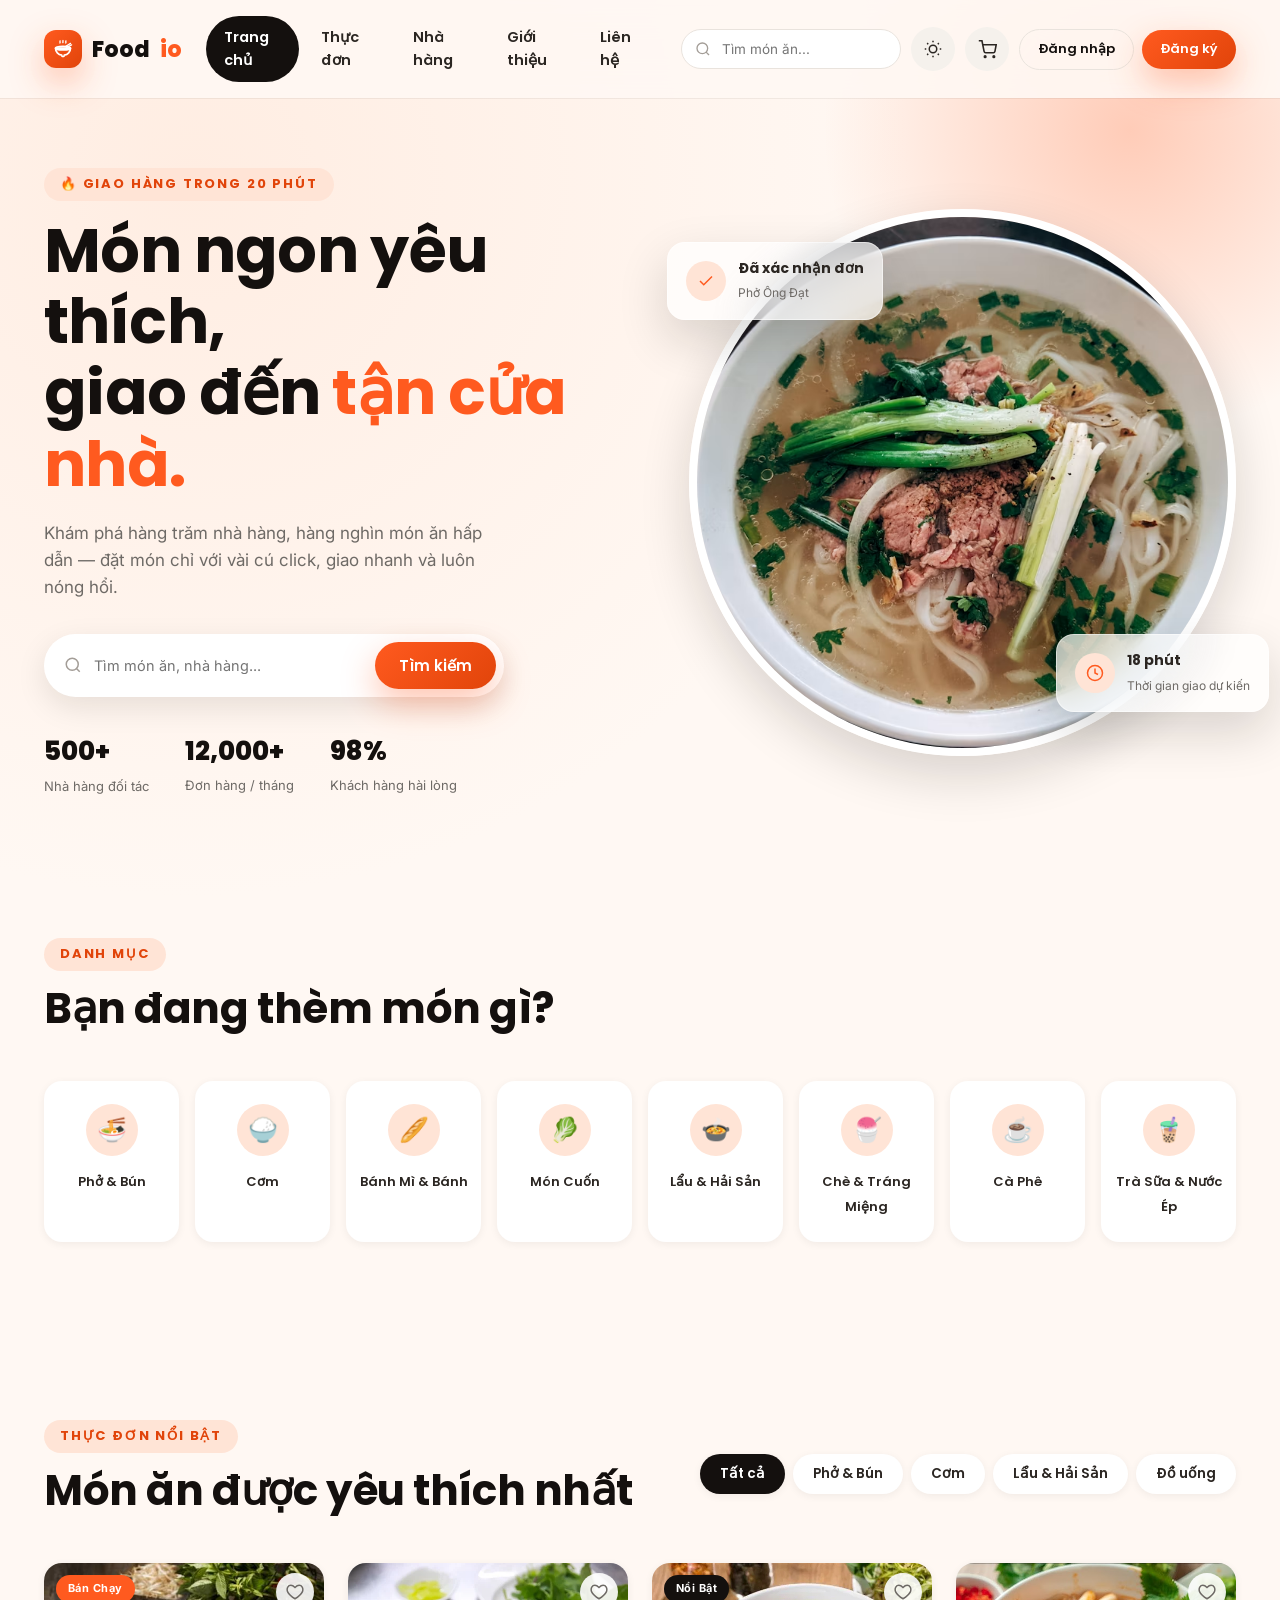
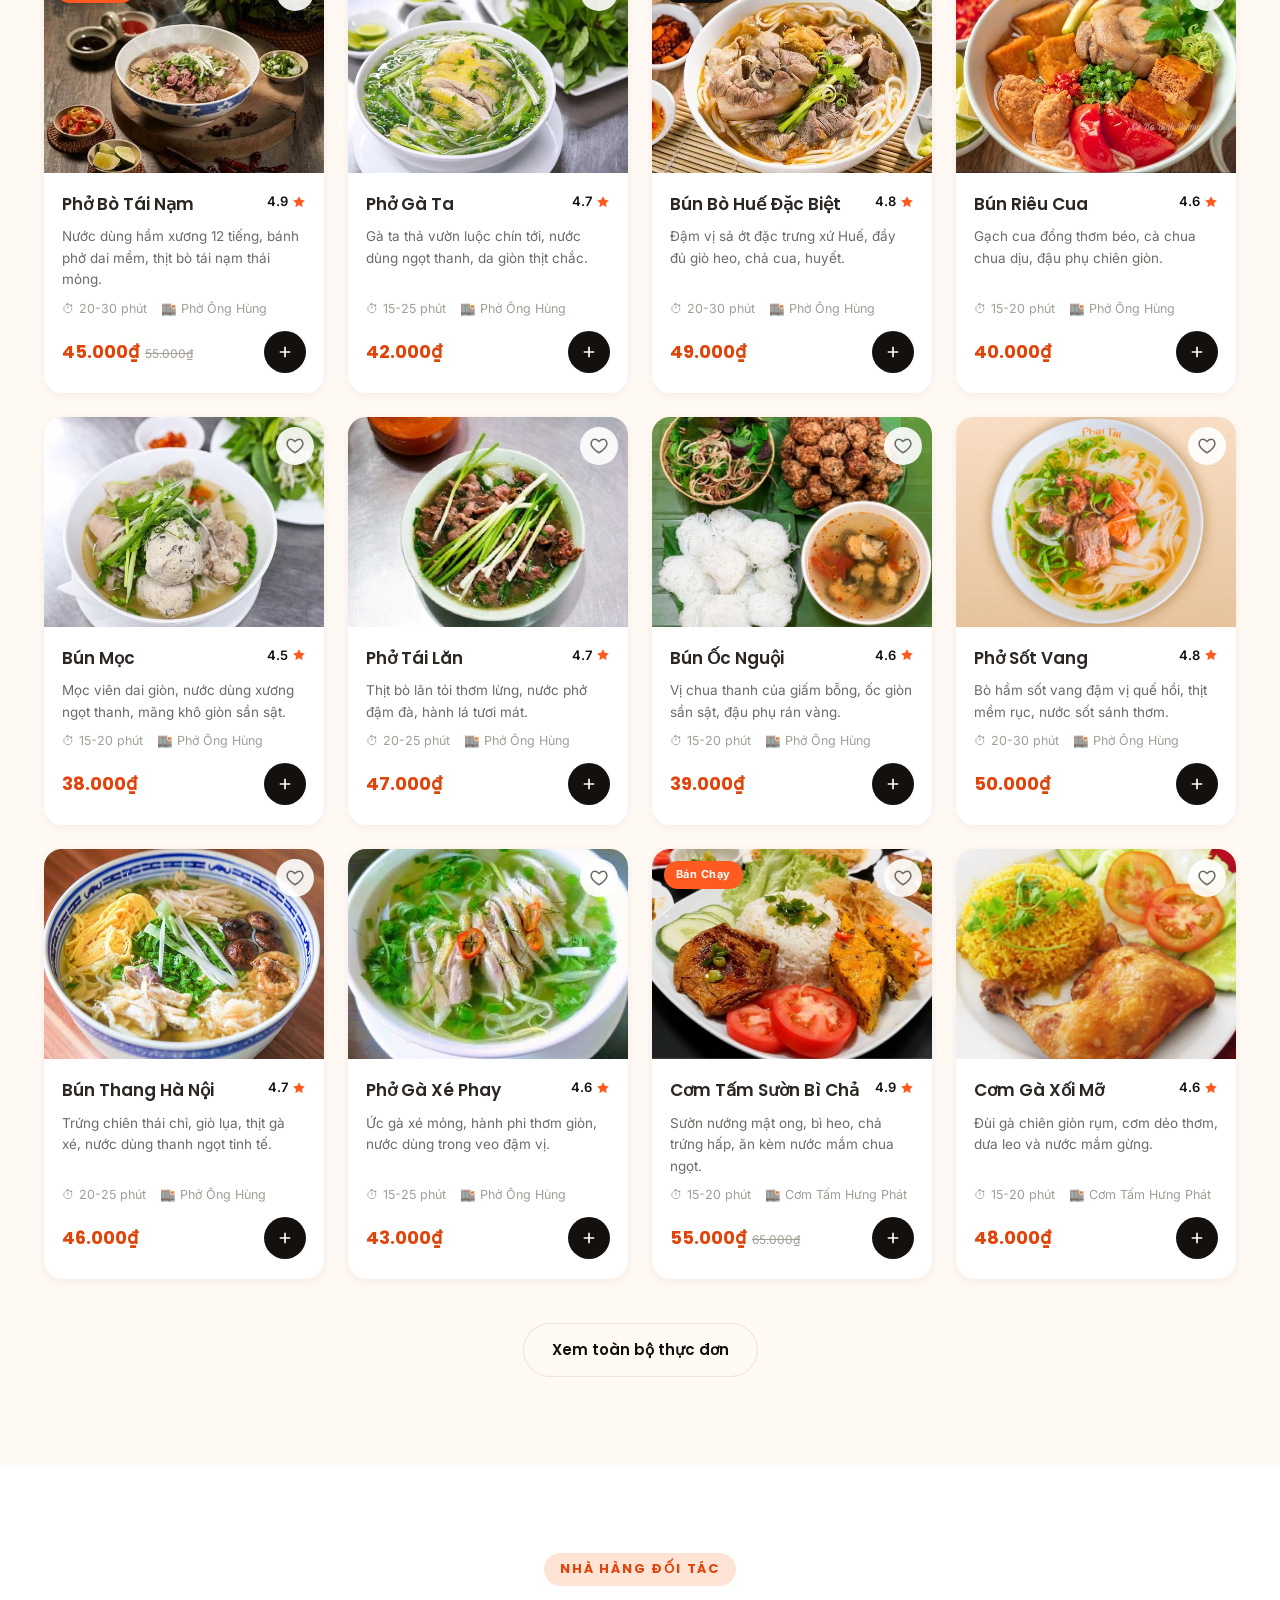
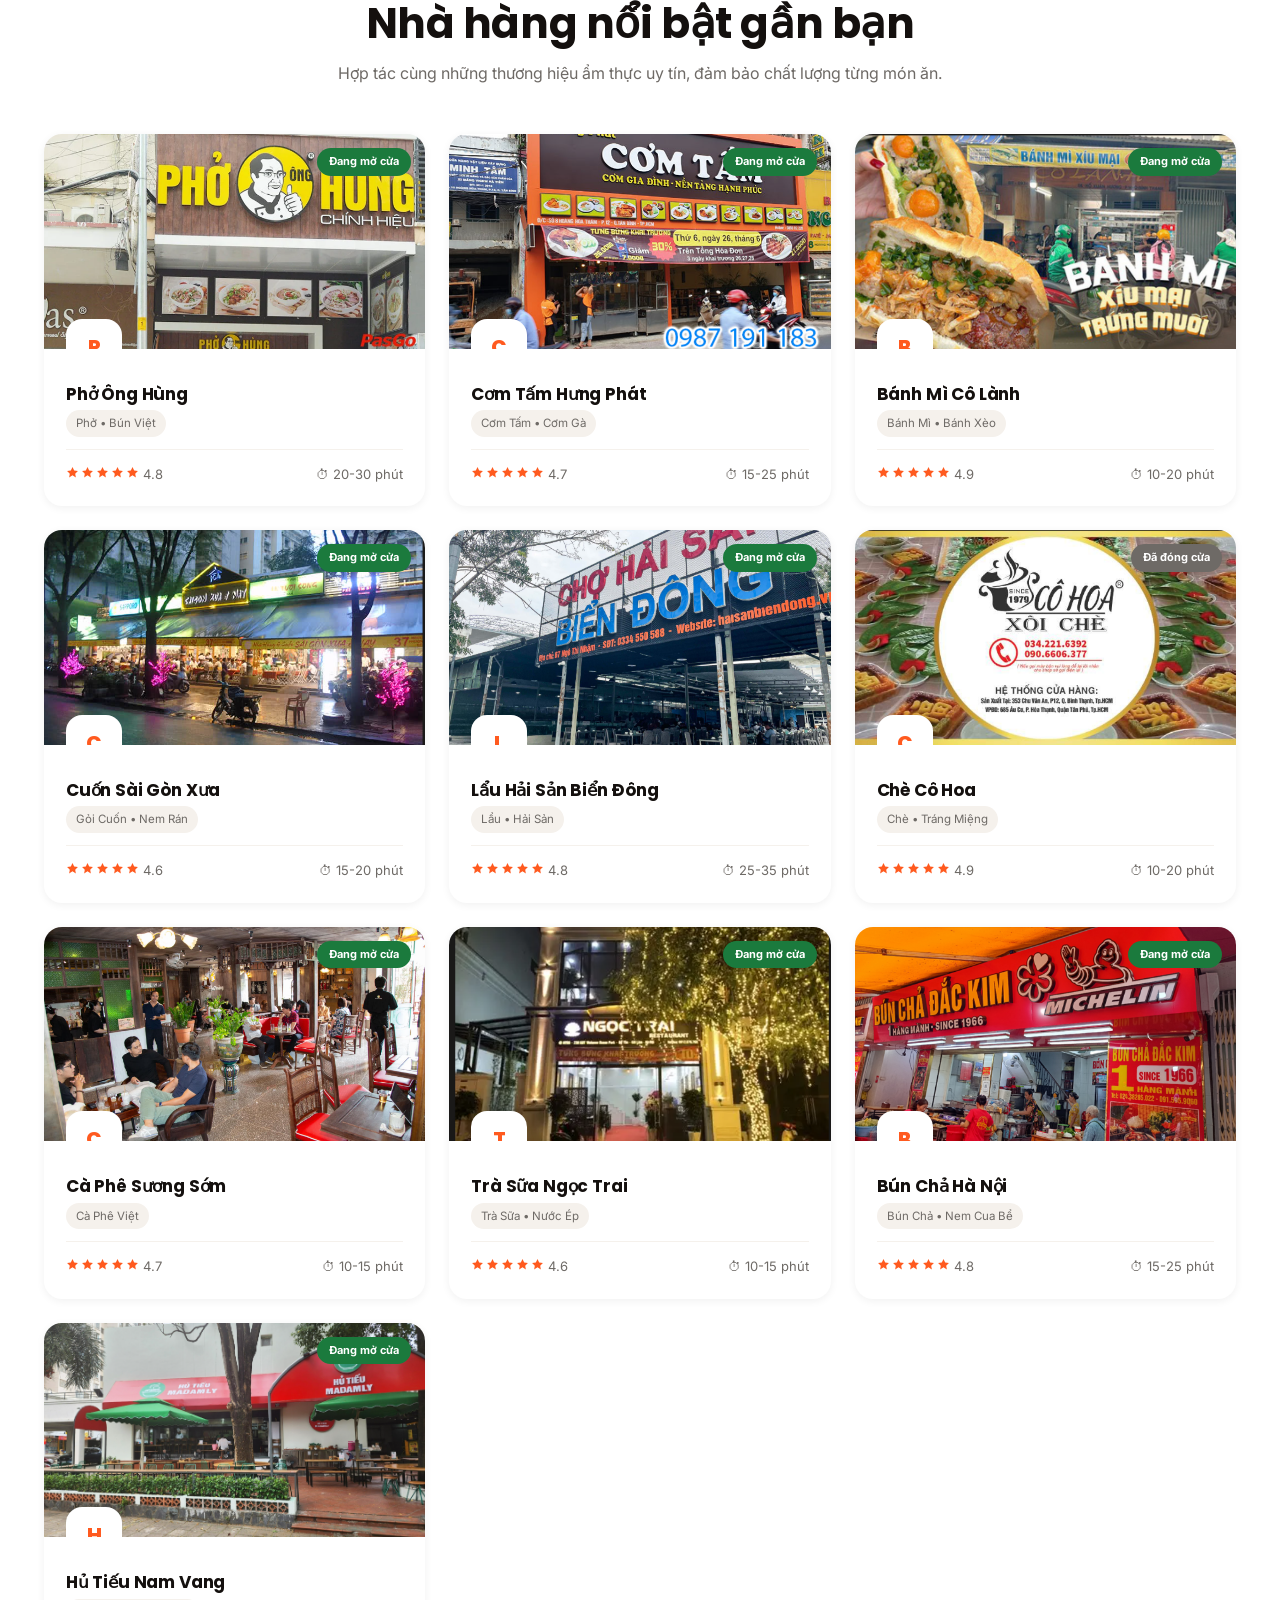
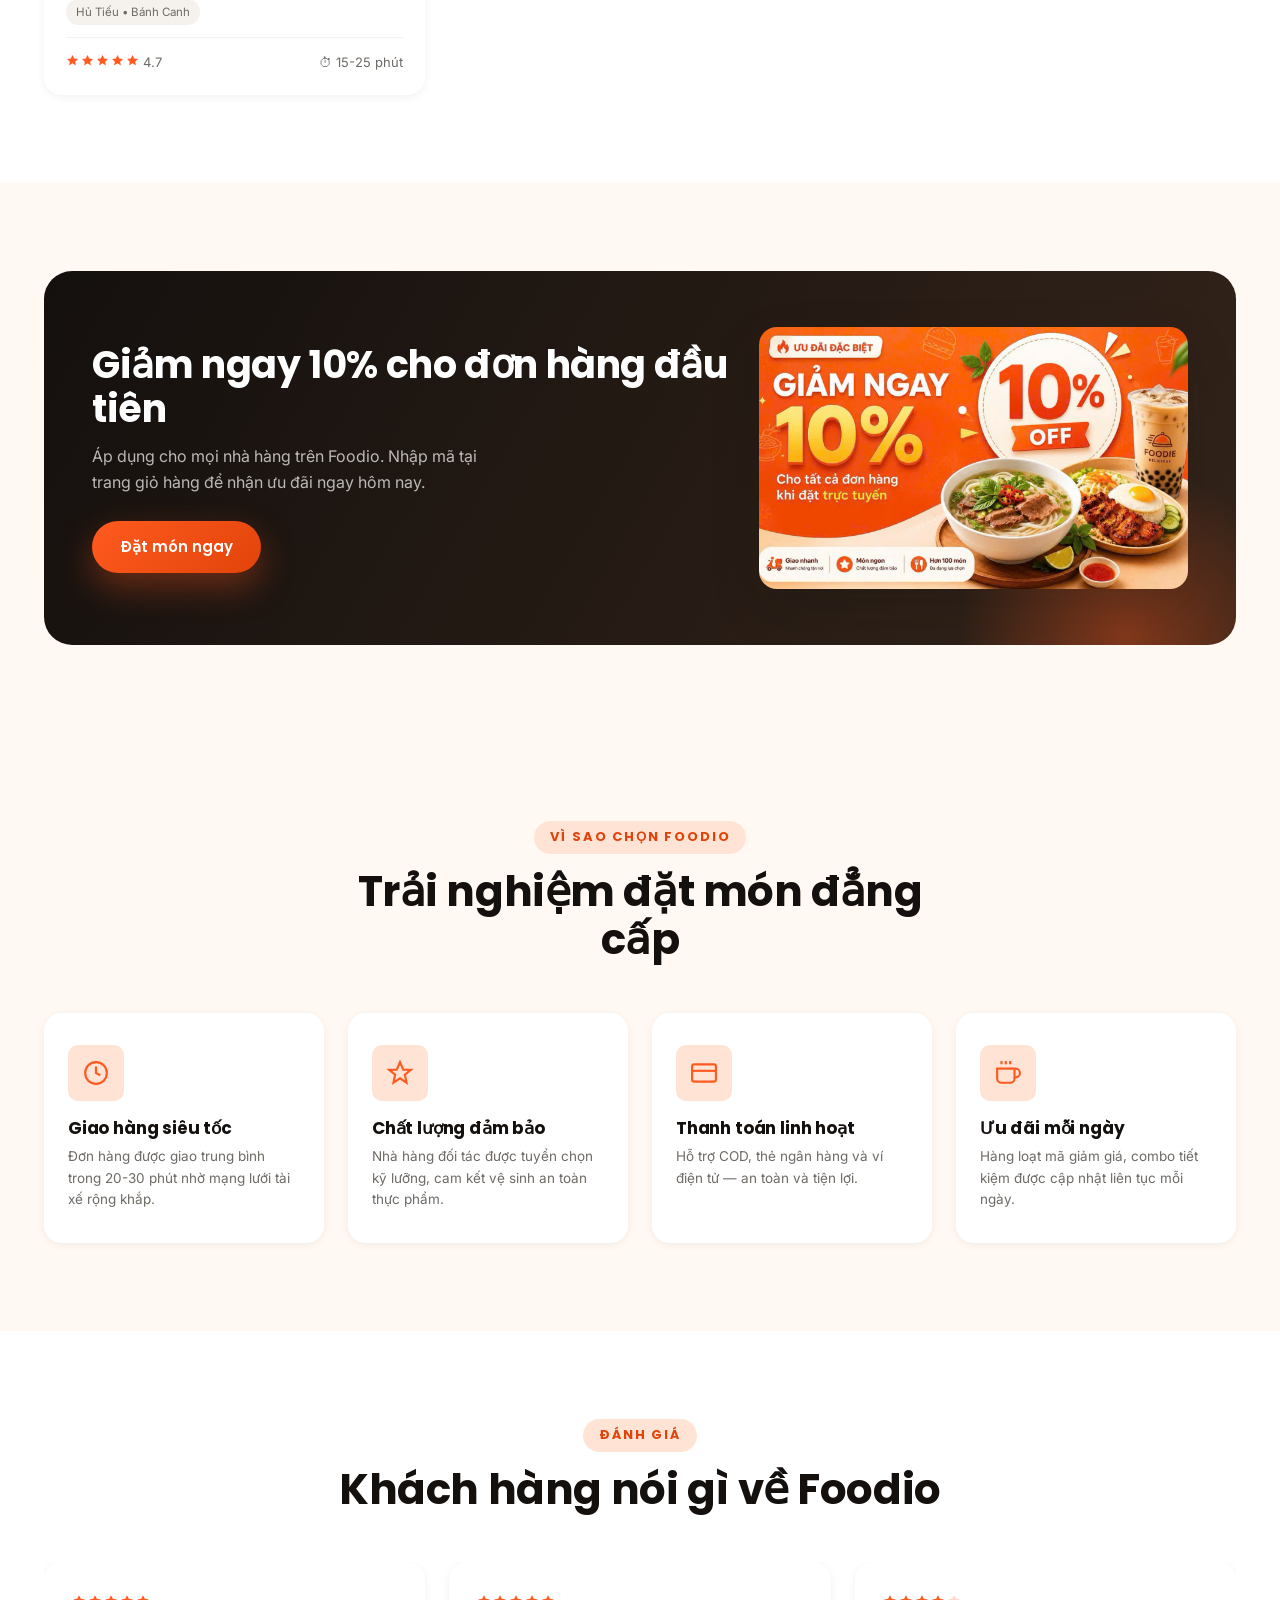
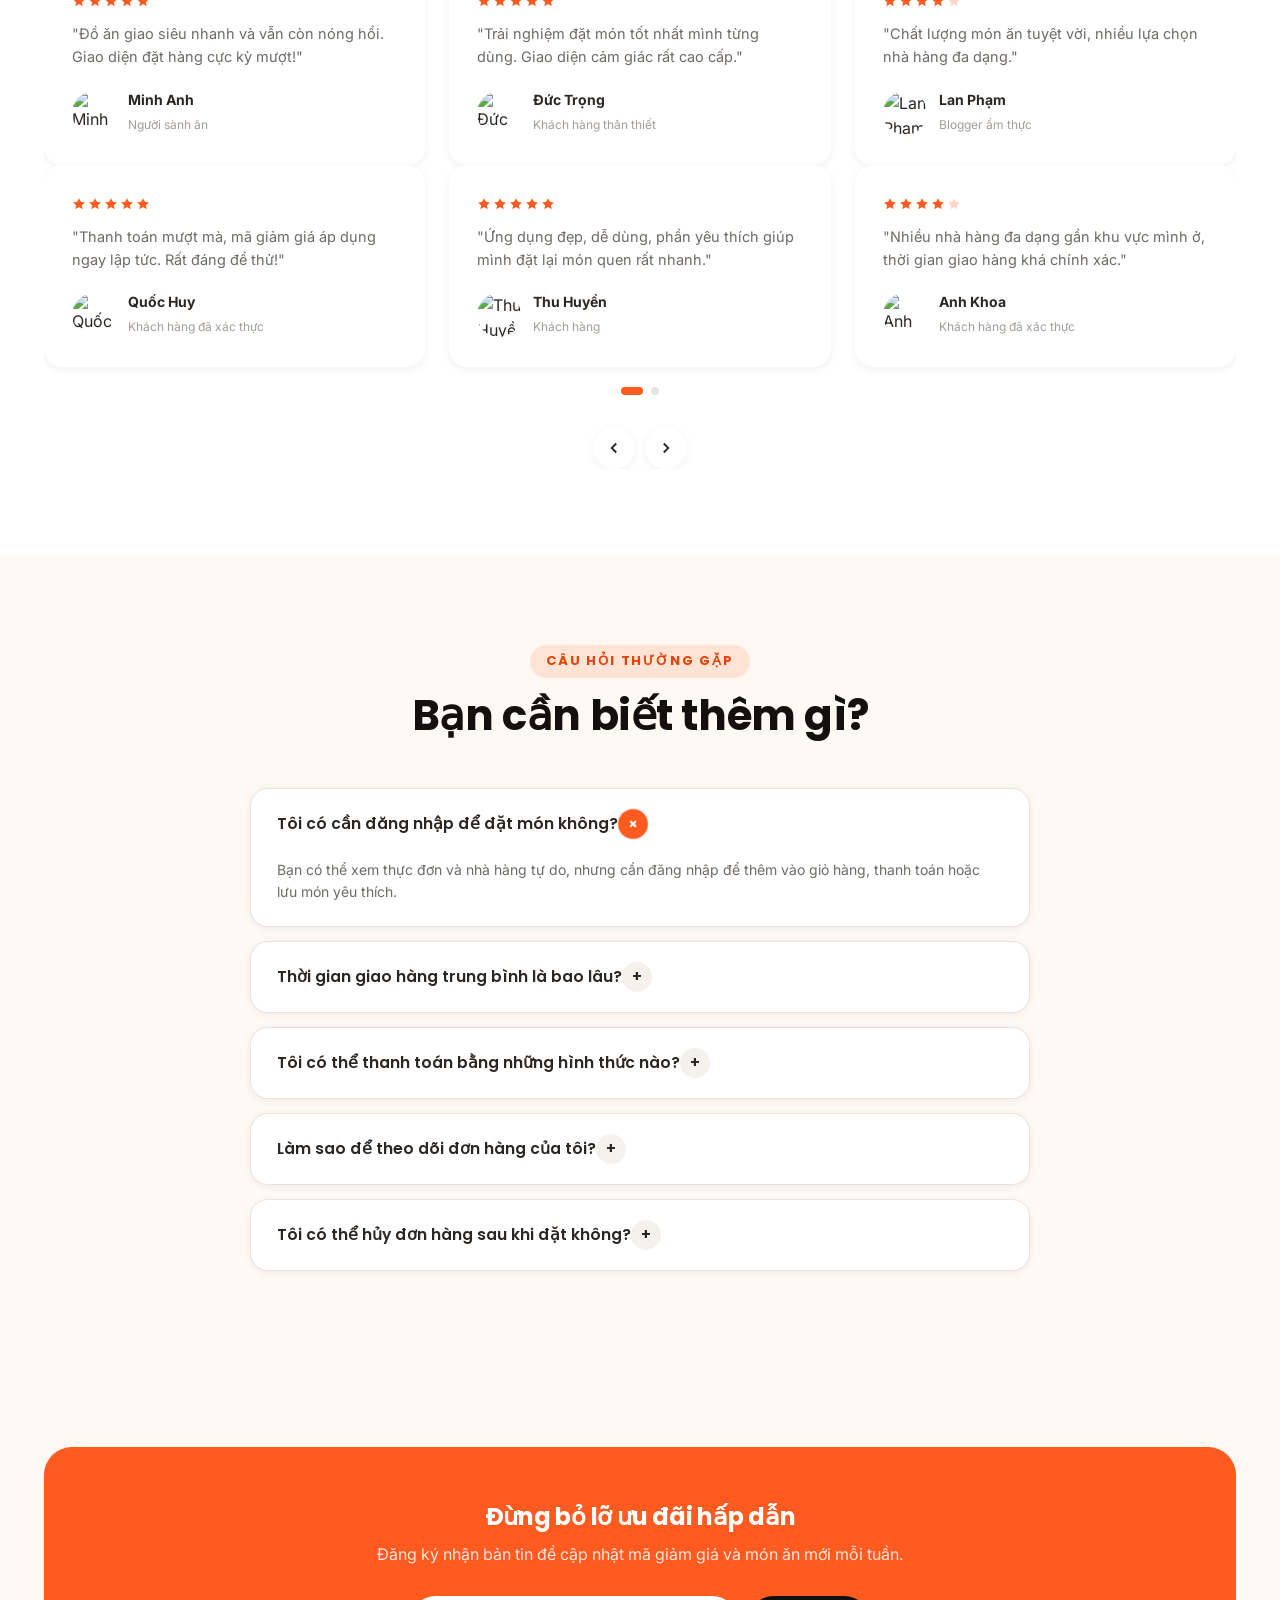
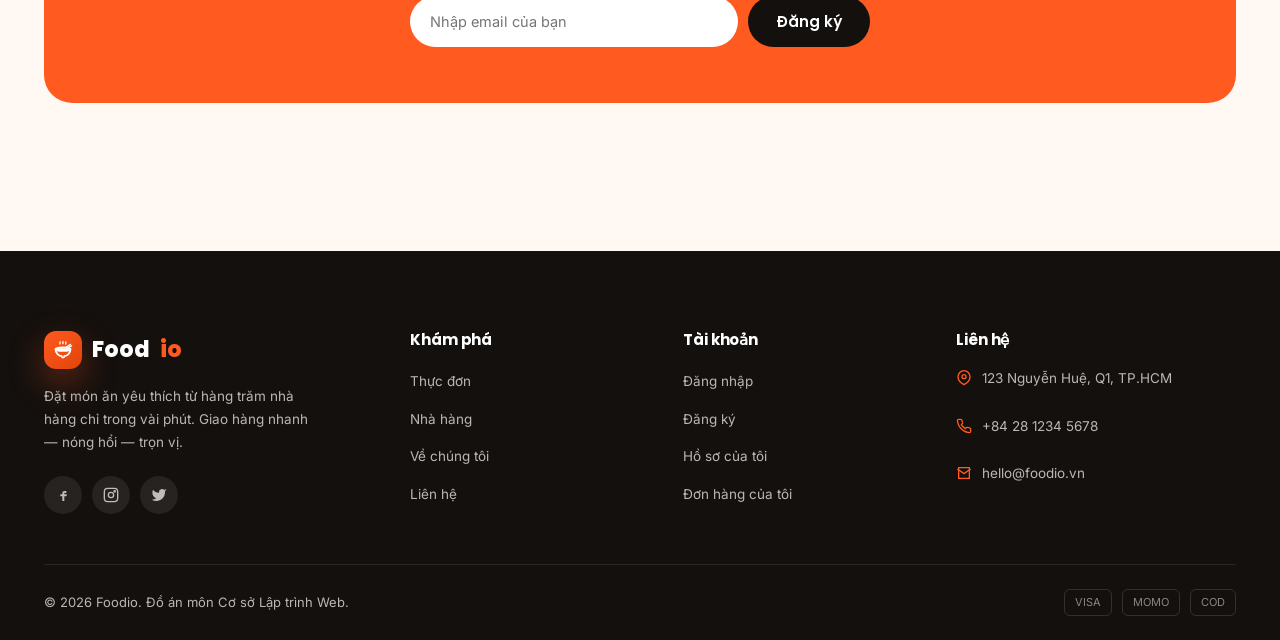
==== commit a5109329: "chỉnh sửa các ảnh banner, chi tiết món ăn, logic giỏ hàng" ====
--- a/index.html
+++ b/index.html
@@ -136,9 +136,7 @@
                     </div>
                 </div>
                 <div class="hero-visual">
-                    <div class="main-plate"><img
-                            src="images/banners/banner-batpho.avif"
-                            alt="Đĩa Phở cuốn hút"></div>
+                    <div class="main-plate"><img src="images/banners/banner-batpho.avif" alt="Đĩa Phở cuốn hút"></div>
                     <div class="hero-float-card card-1 glass">
                         <div class="fc-icon"><svg viewBox="0 0 24 24" fill="none" stroke="currentColor"
                                 stroke-width="2">
@@ -209,7 +207,18 @@
             <div class="container">
                 <div class="promo-banner reveal">
                     <div>
-                        <div class="promo-code">🎁 MÃ: FOODIO10</div>
+                        <div class="promo-code" id="promo-code-box">
+                            <span>🎁 MÃ:</span>
+                            <span class="promo-code-value" id="promo-code-value">FOODIO10</span>
+                            <button type="button" class="promo-copy-btn" id="promo-copy-btn" aria-label="Sao chép mã">
+                                <svg viewBox="0 0 24 24" width="15" height="15" fill="none" stroke="currentColor"
+                                    stroke-width="2">
+                                    <rect x="9" y="9" width="13" height="13" rx="2" />
+                                    <path d="M5 15H4a2 2 0 01-2-2V4a2 2 0 012-2h9a2 2 0 012 2v1" />
+                                </svg>
+                            </button>
+                            <span class="promo-code-timer" id="promo-code-timer"></span>
+                        </div>
                         <h2>Giảm ngay 10% cho đơn hàng đầu tiên</h2>
                         <p>Áp dụng cho mọi nhà hàng trên Foodio. Nhập mã tại trang giỏ hàng để nhận ưu đãi ngay hôm nay.
                         </p>
--- a/css/hero.css
+++ b/css/hero.css
@@ -332,6 +332,33 @@
    margin-bottom: 24px;
 }
 
+.promo-copy-btn {
+   width: 26px;
+   height: 26px;
+   border-radius: 50%;
+   background: rgba(255, 255, 255, .15);
+   color: #fff;
+   display: inline-flex;
+   align-items: center;
+   justify-content: center;
+   transition: background .25s;
+}
+
+.promo-copy-btn:hover {
+   background: rgba(255, 255, 255, .3);
+}
+
+.promo-code-timer {
+   margin-left: 4px;
+   padding-left: 12px;
+   border-left: 1.5px dashed rgba(255, 255, 255, .4);
+   font-family: var(--f-body);
+   font-weight: 600;
+   font-size: 13px;
+   color: #FFC49A;
+   letter-spacing: 0;
+}
+
 /* ---- Why choose us ---- */
 .why-grid {
    display: grid;
--- a/css/menu.css
+++ b/css/menu.css
@@ -282,6 +282,12 @@
    margin-bottom: 16px;
 }
 
+.detail-gallery__main img {
+   width: 100%;
+   height: 100%;
+   object-fit: cover;
+}
+
 .detail-gallery__thumbs {
    display: flex;
    gap: 12px;
--- a/css/login.css
+++ b/css/login.css
@@ -2,6 +2,20 @@
    LOGIN / REGISTER — supplementary tweaks
    (Shared auth layout lives in profile.css → .auth-wrap)
    ========================================================= */
+  /* =========================================================
+   LOGIN / REGISTER — supplementary tweaks
+     (Shared auth layout lives in profile.css → .auth-wrap)
+    ========================================================= */
+
+ /* Trang Đăng nhập / Đăng ký: ẩn thanh header + menu mobile của site,     
+   vì .auth-wrap đã tự có logo + layout riêng full màn hình. */
+ body.auth-page #site-header,
+  body.auth-page #mobile-nav,
+ body.auth-page #mobile-overlay,
+ body.auth-page #scroll-top {
+    display: none !important;
+ }                                                                        
+
 
 .auth-benefits {
    display: flex;
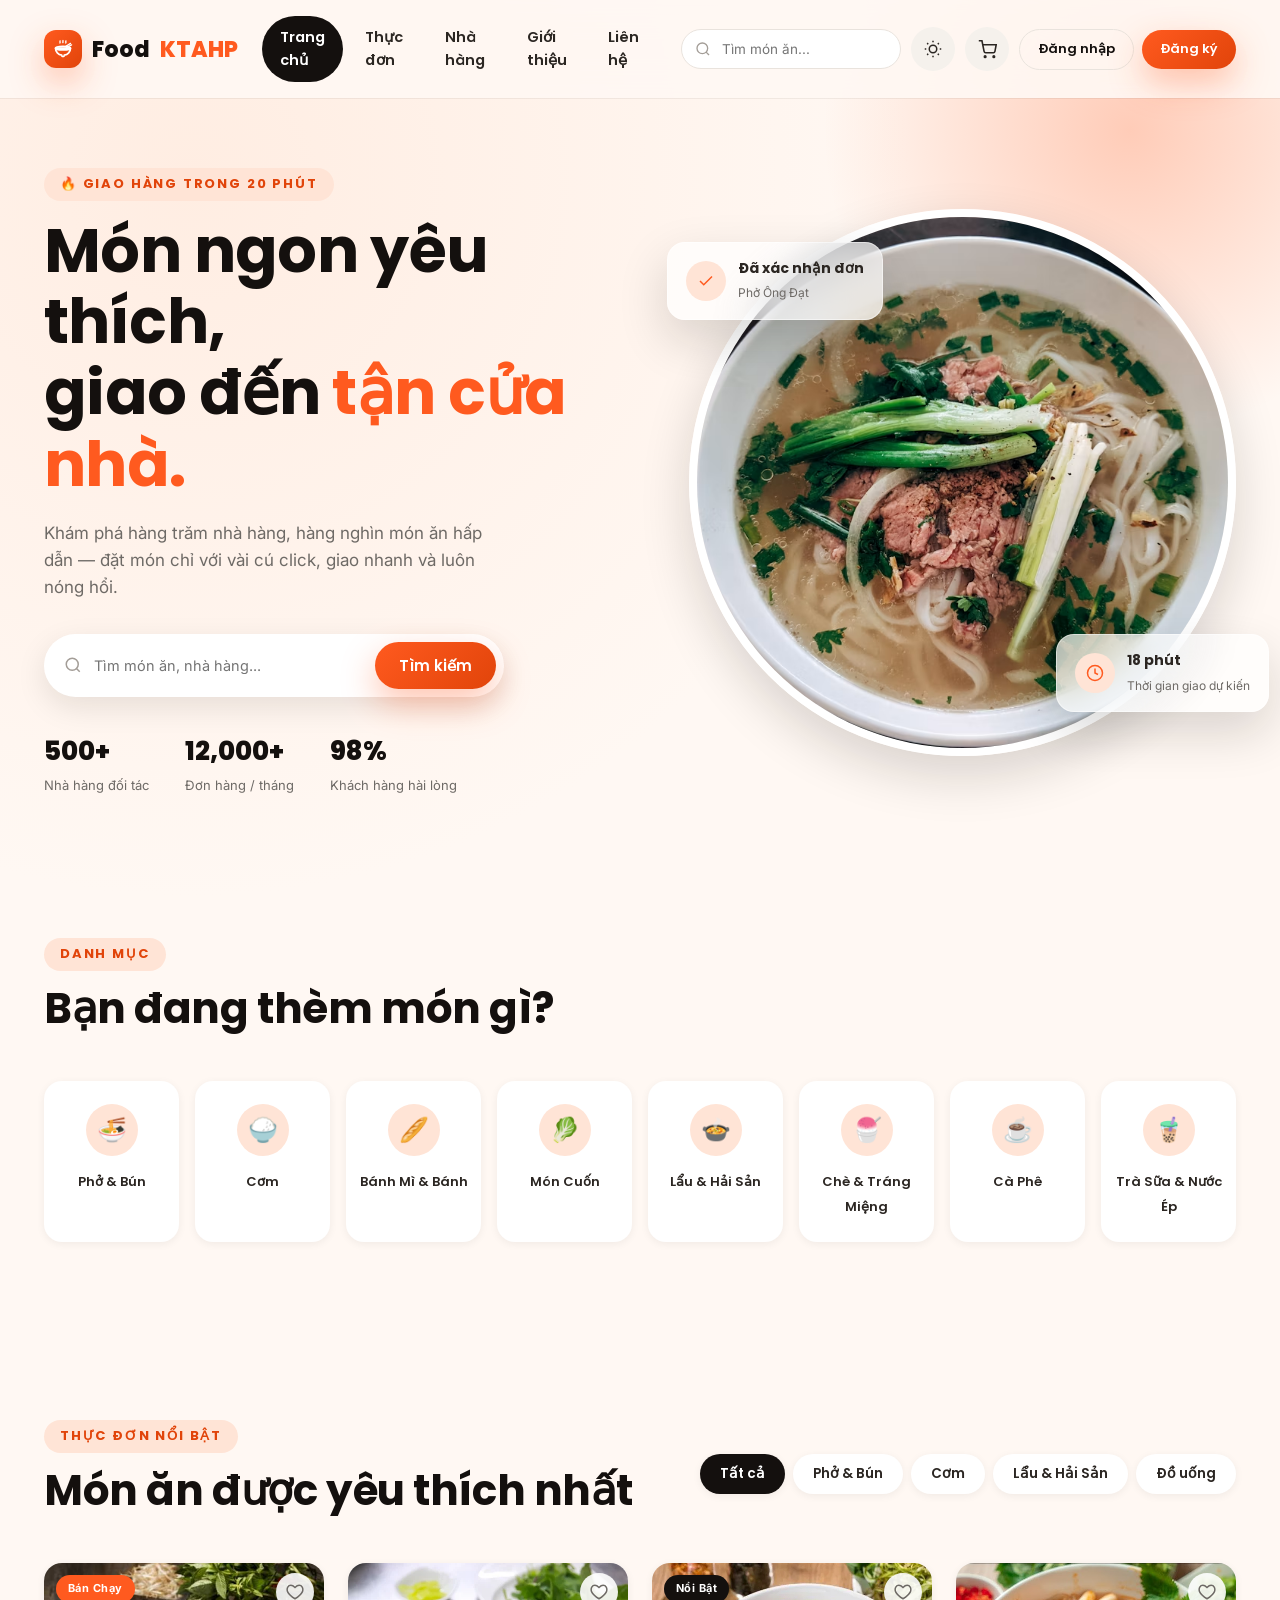
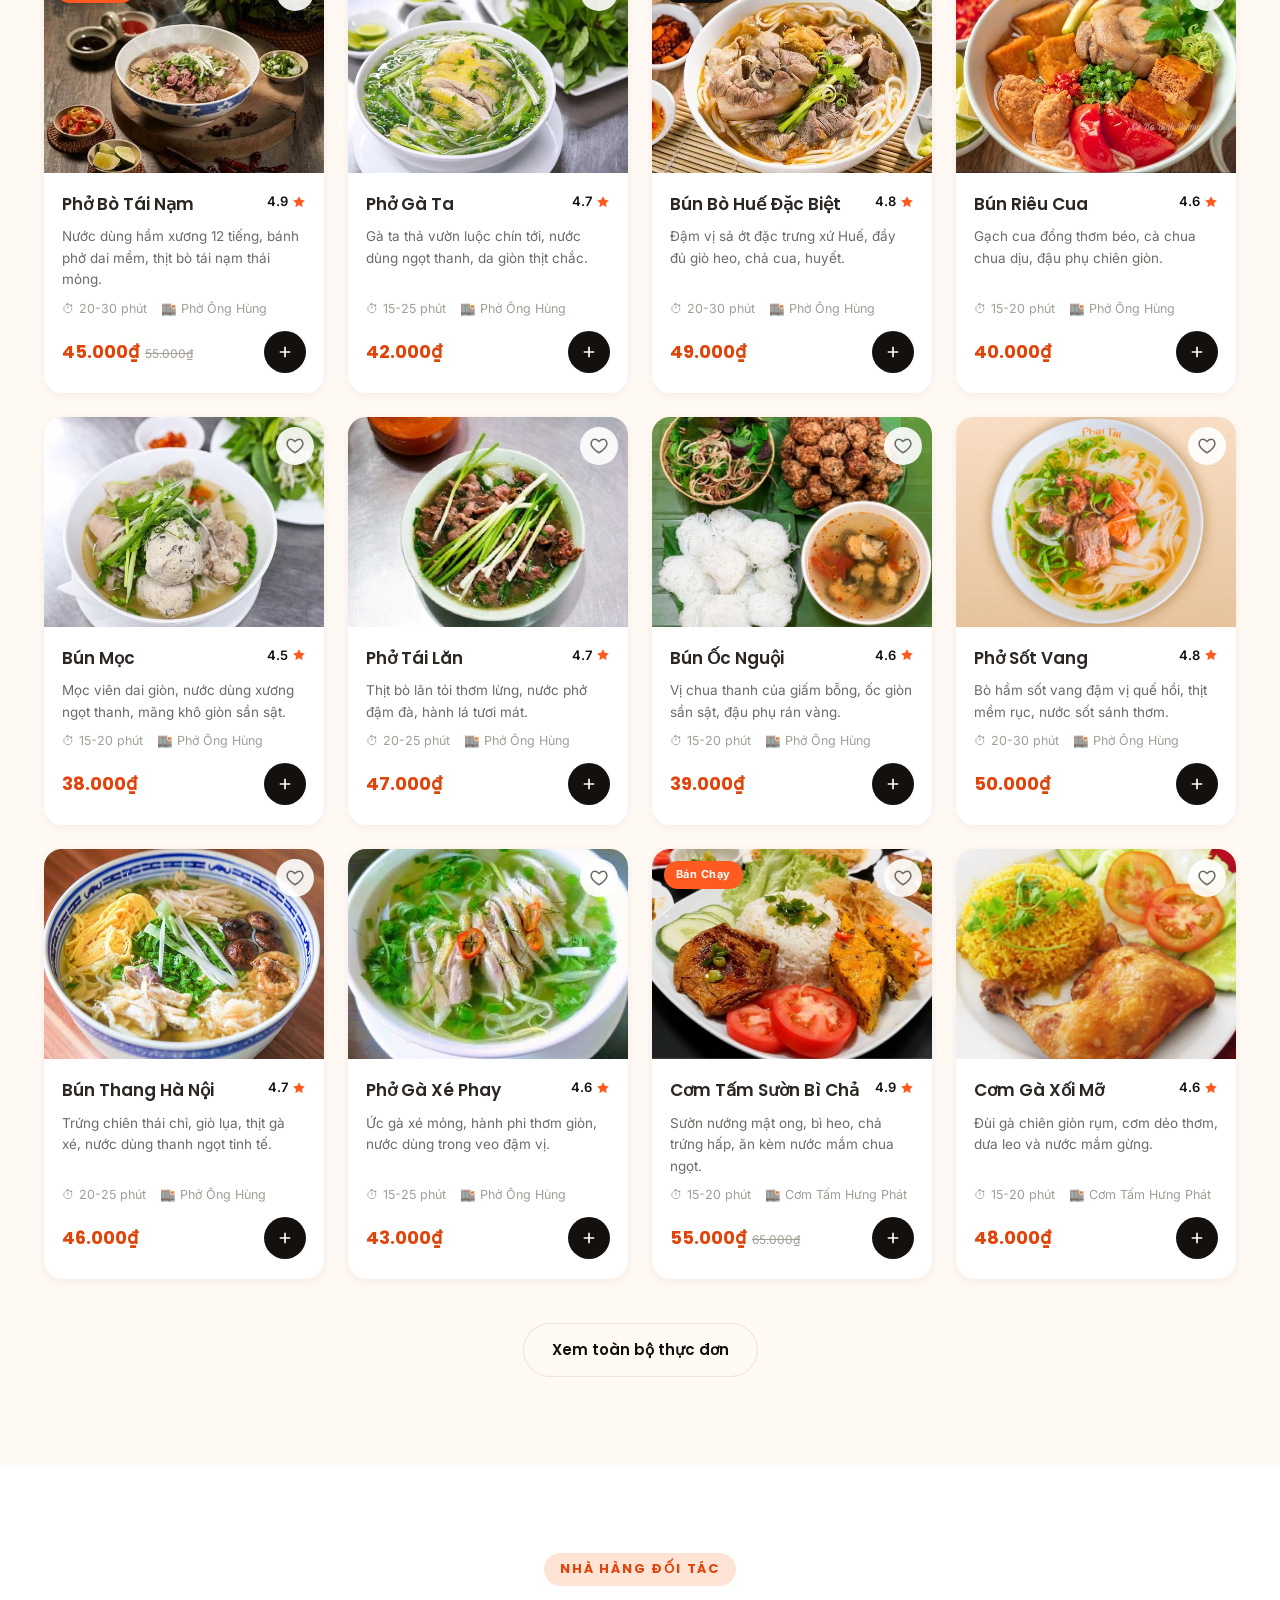
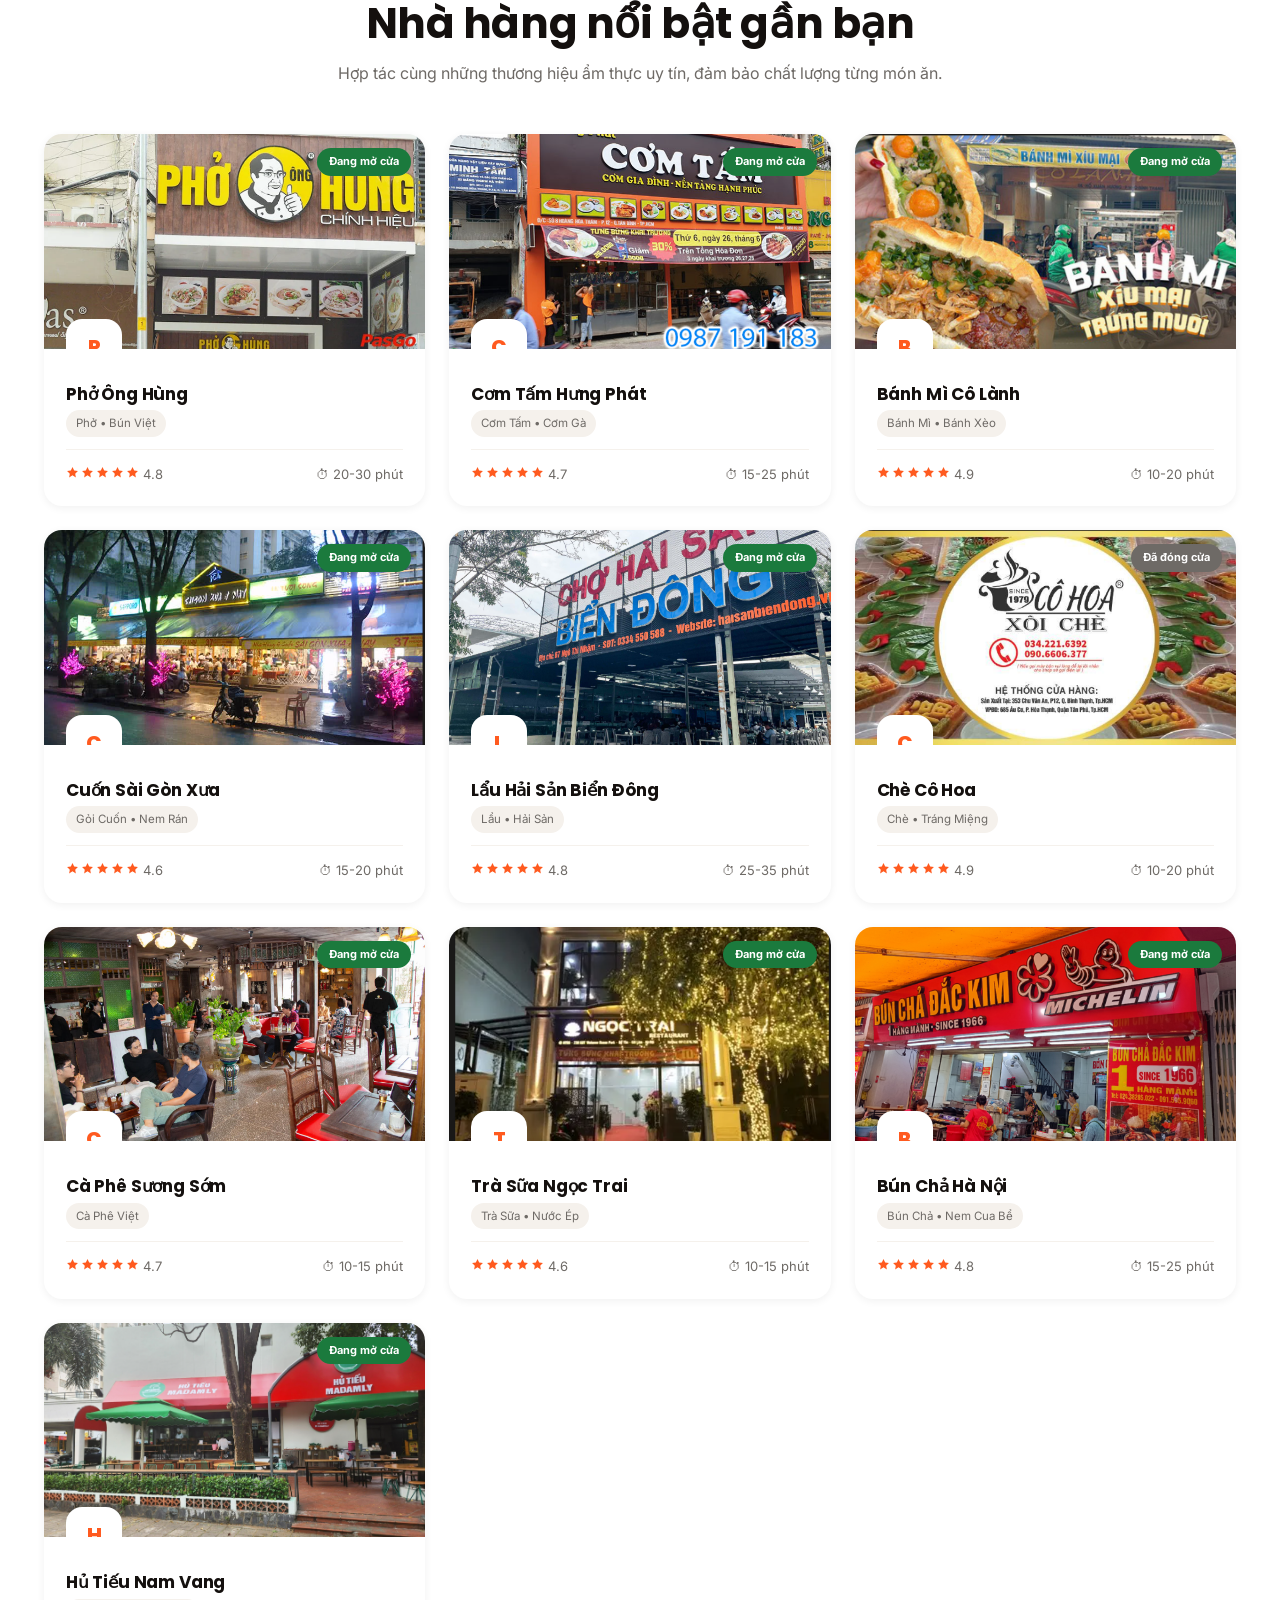
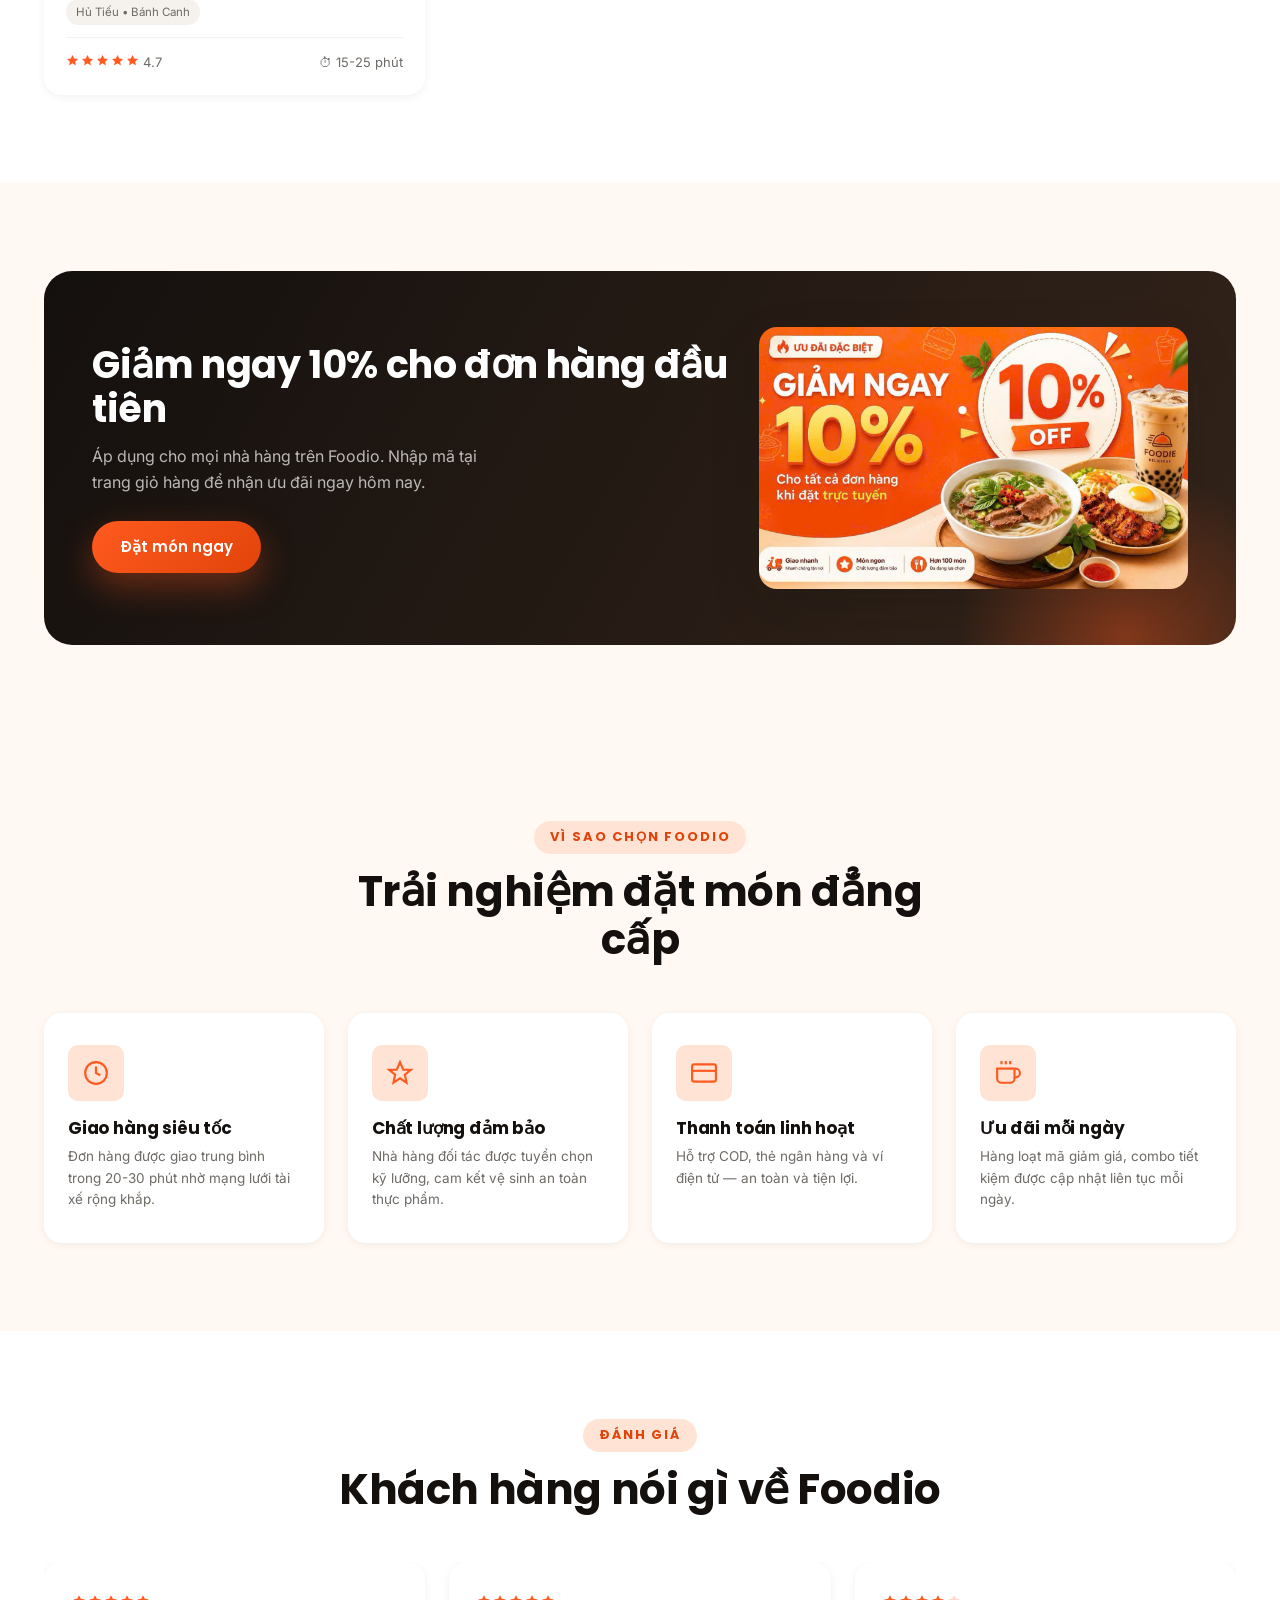
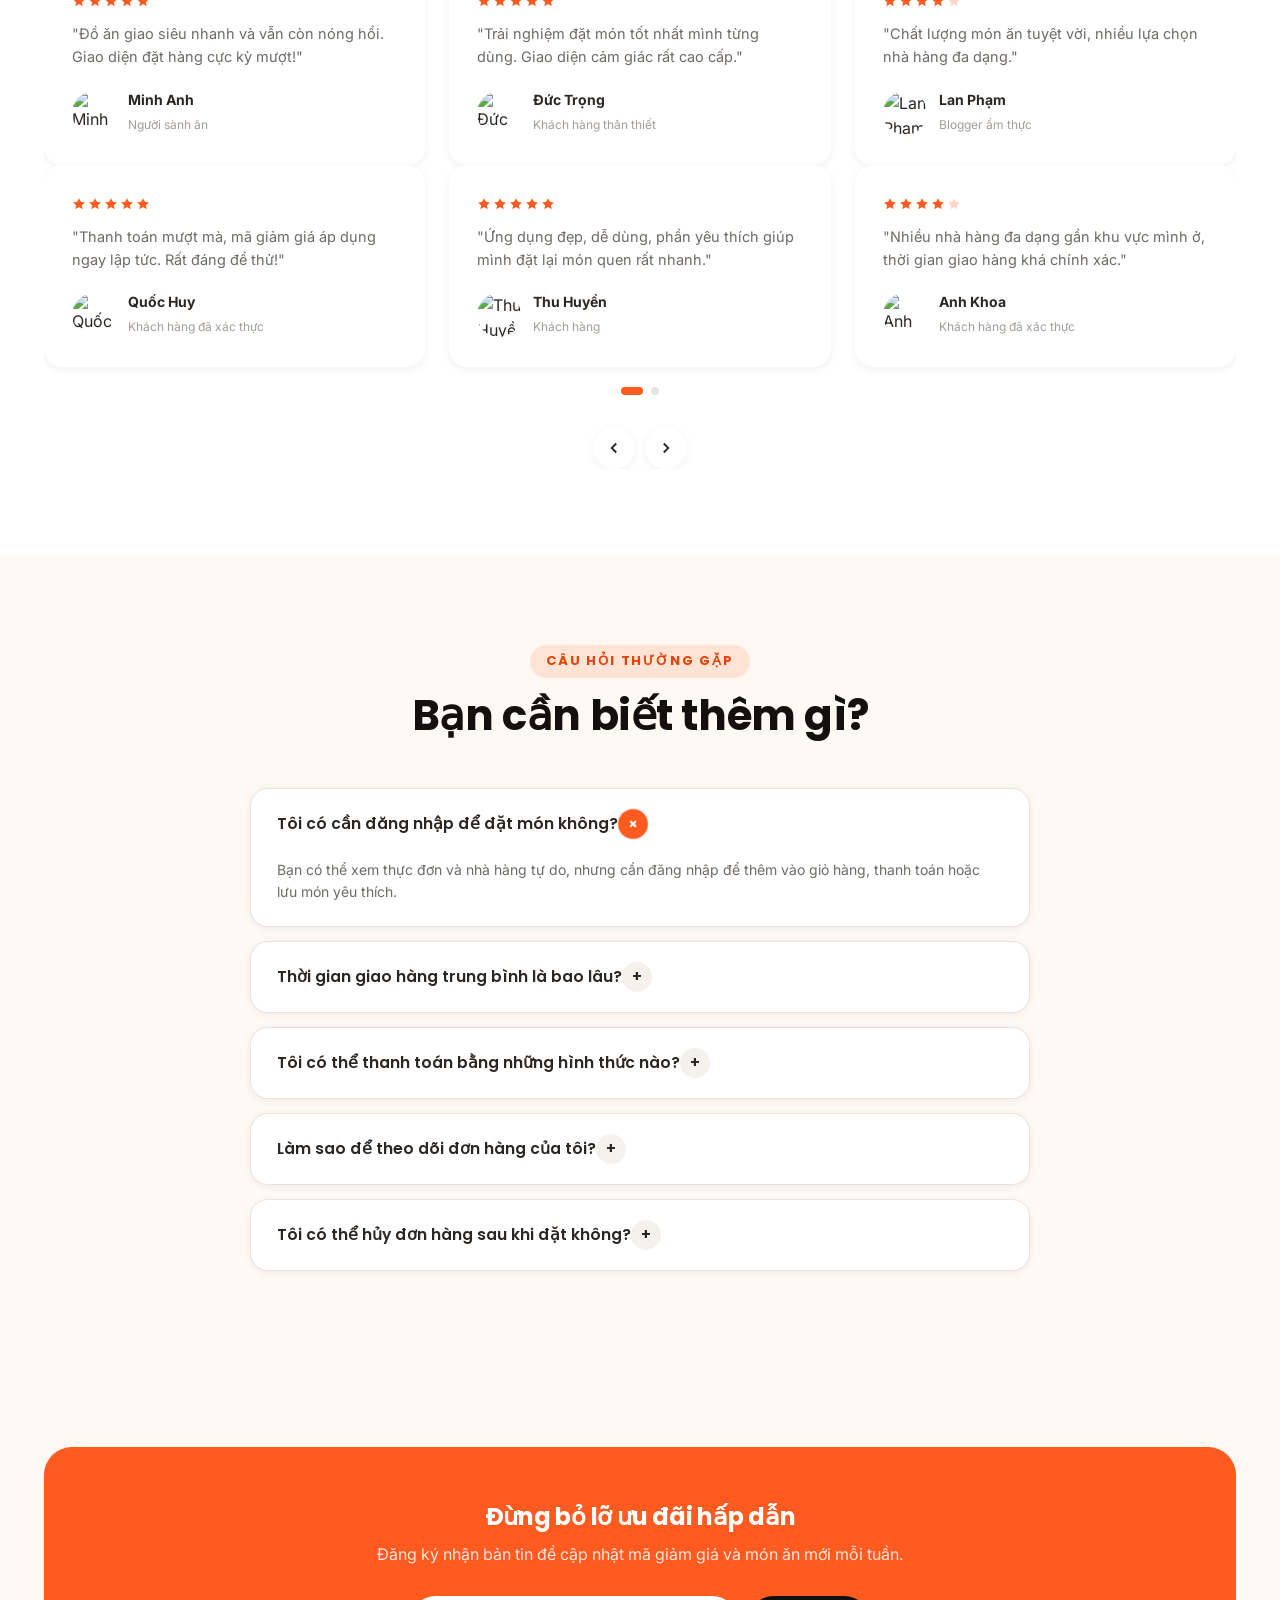
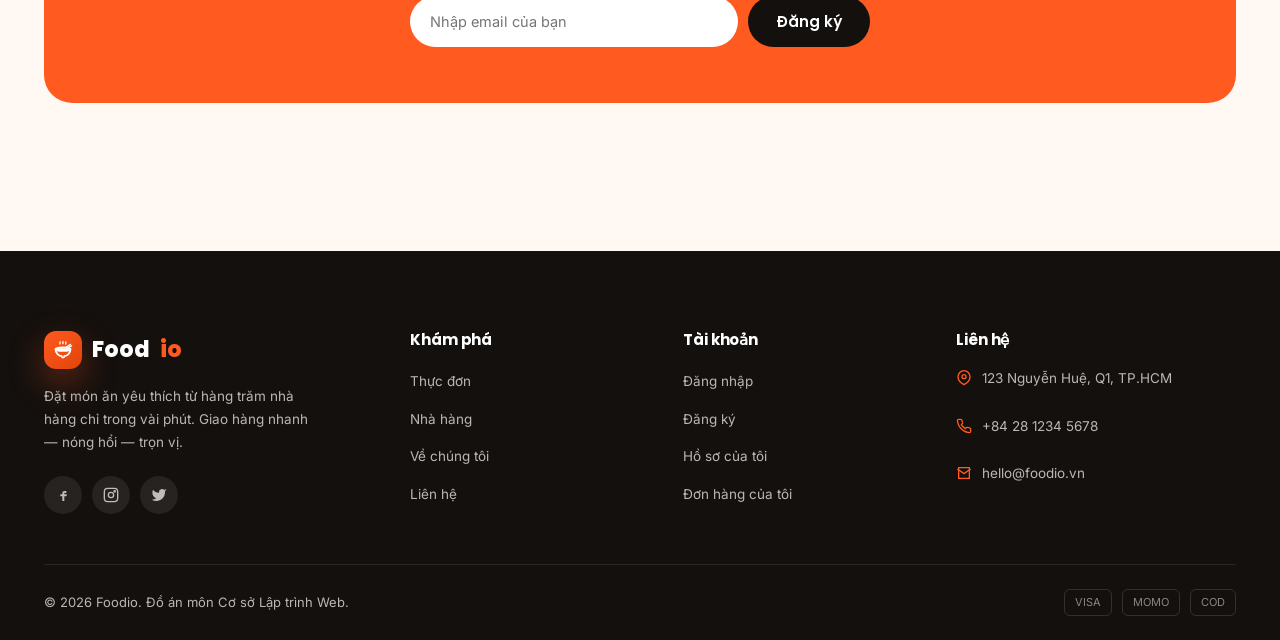
==== commit 88811cf1: "sửa favicon và logo thương hiệu" ====
--- a/index.html
+++ b/index.html
@@ -7,6 +7,7 @@
     <title>Foodio — Đặt món ăn ngon, giao tận nơi</title>
     <meta name="description"
         content="Foodio giúp bạn đặt món ăn Việt từ hàng trăm nhà hàng yêu thích, giao hàng nhanh chóng tận cửa nhà.">
+    <link rel="icon" href="images/favicon/favicon.png">
     <link rel="preconnect" href="https://fonts.googleapis.com">
     <link rel="stylesheet" href="css/style.css">
     <link rel="stylesheet" href="css/header.css">
@@ -40,7 +41,7 @@
                         <path d="M14.5 9.3l6.5-4M16.3 10.2l6-3.2" stroke-width="1.6" />
                     </svg>
                 </span>
-                Food<span class="accent">io</span>
+                Food<span class="accent">KTAHP</span>
             </a>
 
             <nav class="main-nav" id="main-nav">
--- a/css/hero.css
+++ b/css/hero.css
@@ -366,6 +366,10 @@
    gap: 24px;
 }
 
+#team-grid {
+   grid-template-columns: repeat(5, 1fr);
+}
+
 .why-card {
    background: var(--c-white);
    border-radius: var(--r-md);
--- a/css/menu.css
+++ b/css/menu.css
@@ -97,6 +97,8 @@
    box-shadow: var(--shadow-sm);
    position: sticky;
    top: 110px;
+   max-height: calc(100vh - 130px);
+   overflow-y: auto;
 }
 
 .menu-sidebar h4 {
@@ -396,10 +398,11 @@
    transition: all .25s;
 }
 
-.option-pills input:checked+span {
-   background: var(--c-black);
+.option-pills input:checked + span {
+   background: var(--c-orange);
    color: #fff;
-   border-color: var(--c-black);
+   border-color: var(--c-orange);
+   box-shadow: var(--shadow-orange);
 }
 
 .qty-row {
--- a/css/responsive.css
+++ b/css/responsive.css
@@ -2,12 +2,22 @@
    RESPONSIVE
    ========================================================= */
 
+/* ---- Desktop lớn (màn hình rộng, 2K/4K...) ---- */
+
+
+@media (min-width: 1800px) {
+   .container {
+      max-width: 1680px;
+   }
+}
+
 /* ---- Laptop / small desktop ---- */
 @media (max-width: 1180px) {
 
    .foods-grid,
    .restaurants-grid,
-   .why-grid {
+   .why-grid,
+   #team-grid {
       grid-template-columns: repeat(3, 1fr);
    }
 
@@ -50,6 +60,10 @@
    }
 
    .why-grid {
+      grid-template-columns: repeat(2, 1fr);
+   }
+
+   #team-grid {
       grid-template-columns: repeat(2, 1fr);
    }
 
@@ -115,7 +129,8 @@
    .foods-grid,
    .restaurants-grid,
    .why-grid,
-   .wishlist-grid {
+   .wishlist-grid,
+   #team-grid {
       grid-template-columns: 1fr;
    }
 
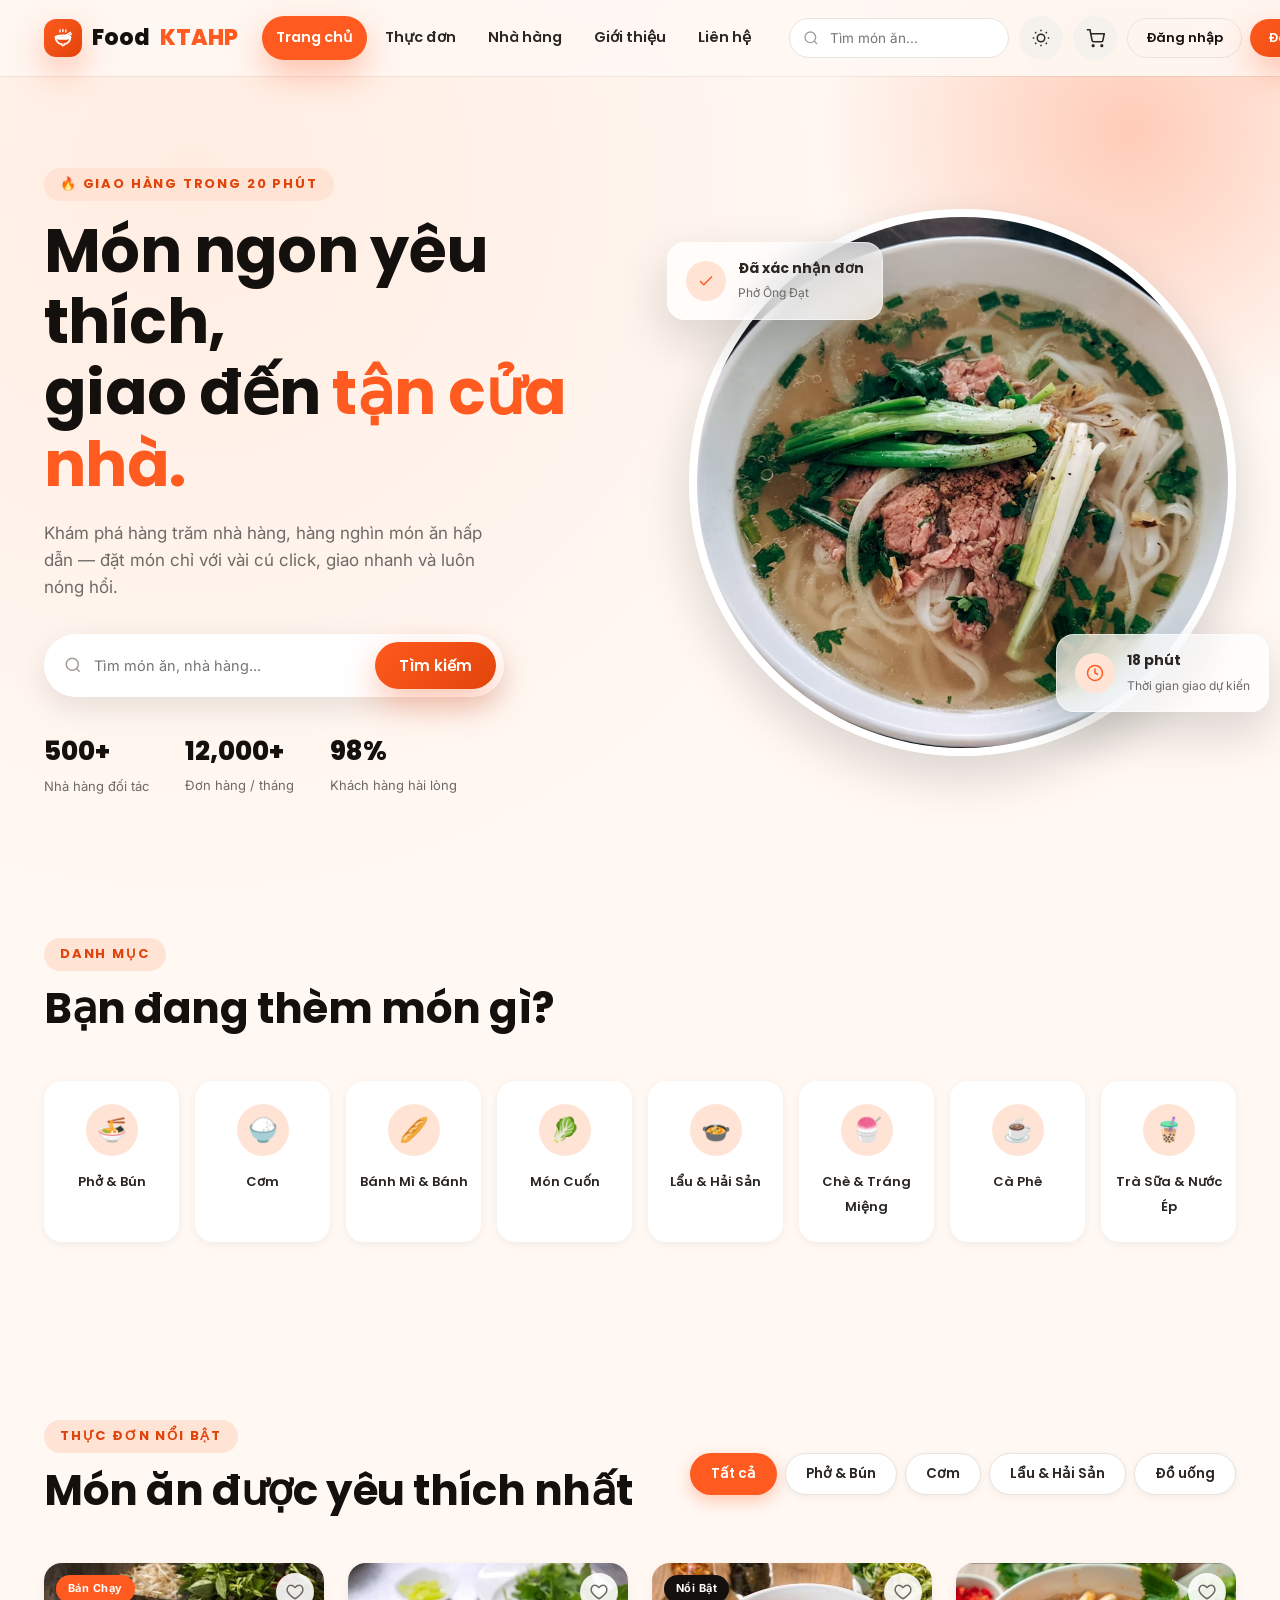
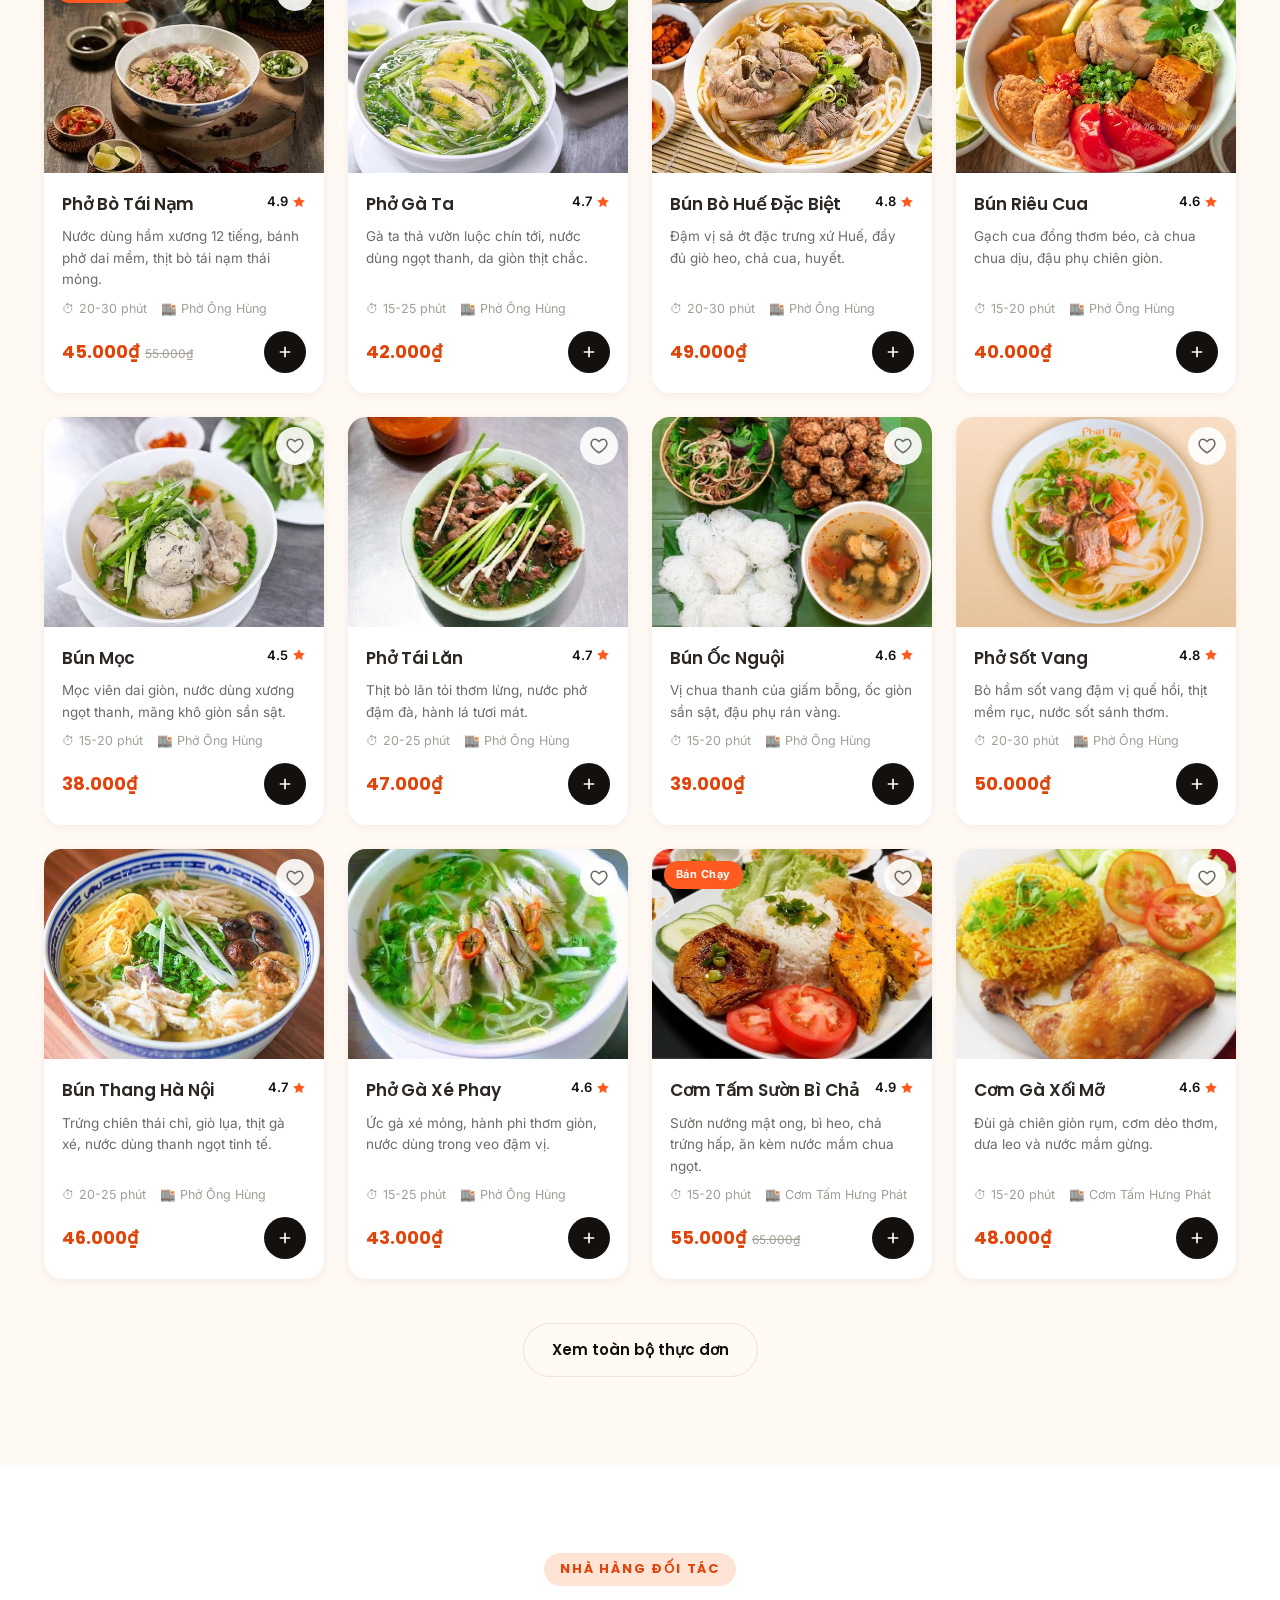
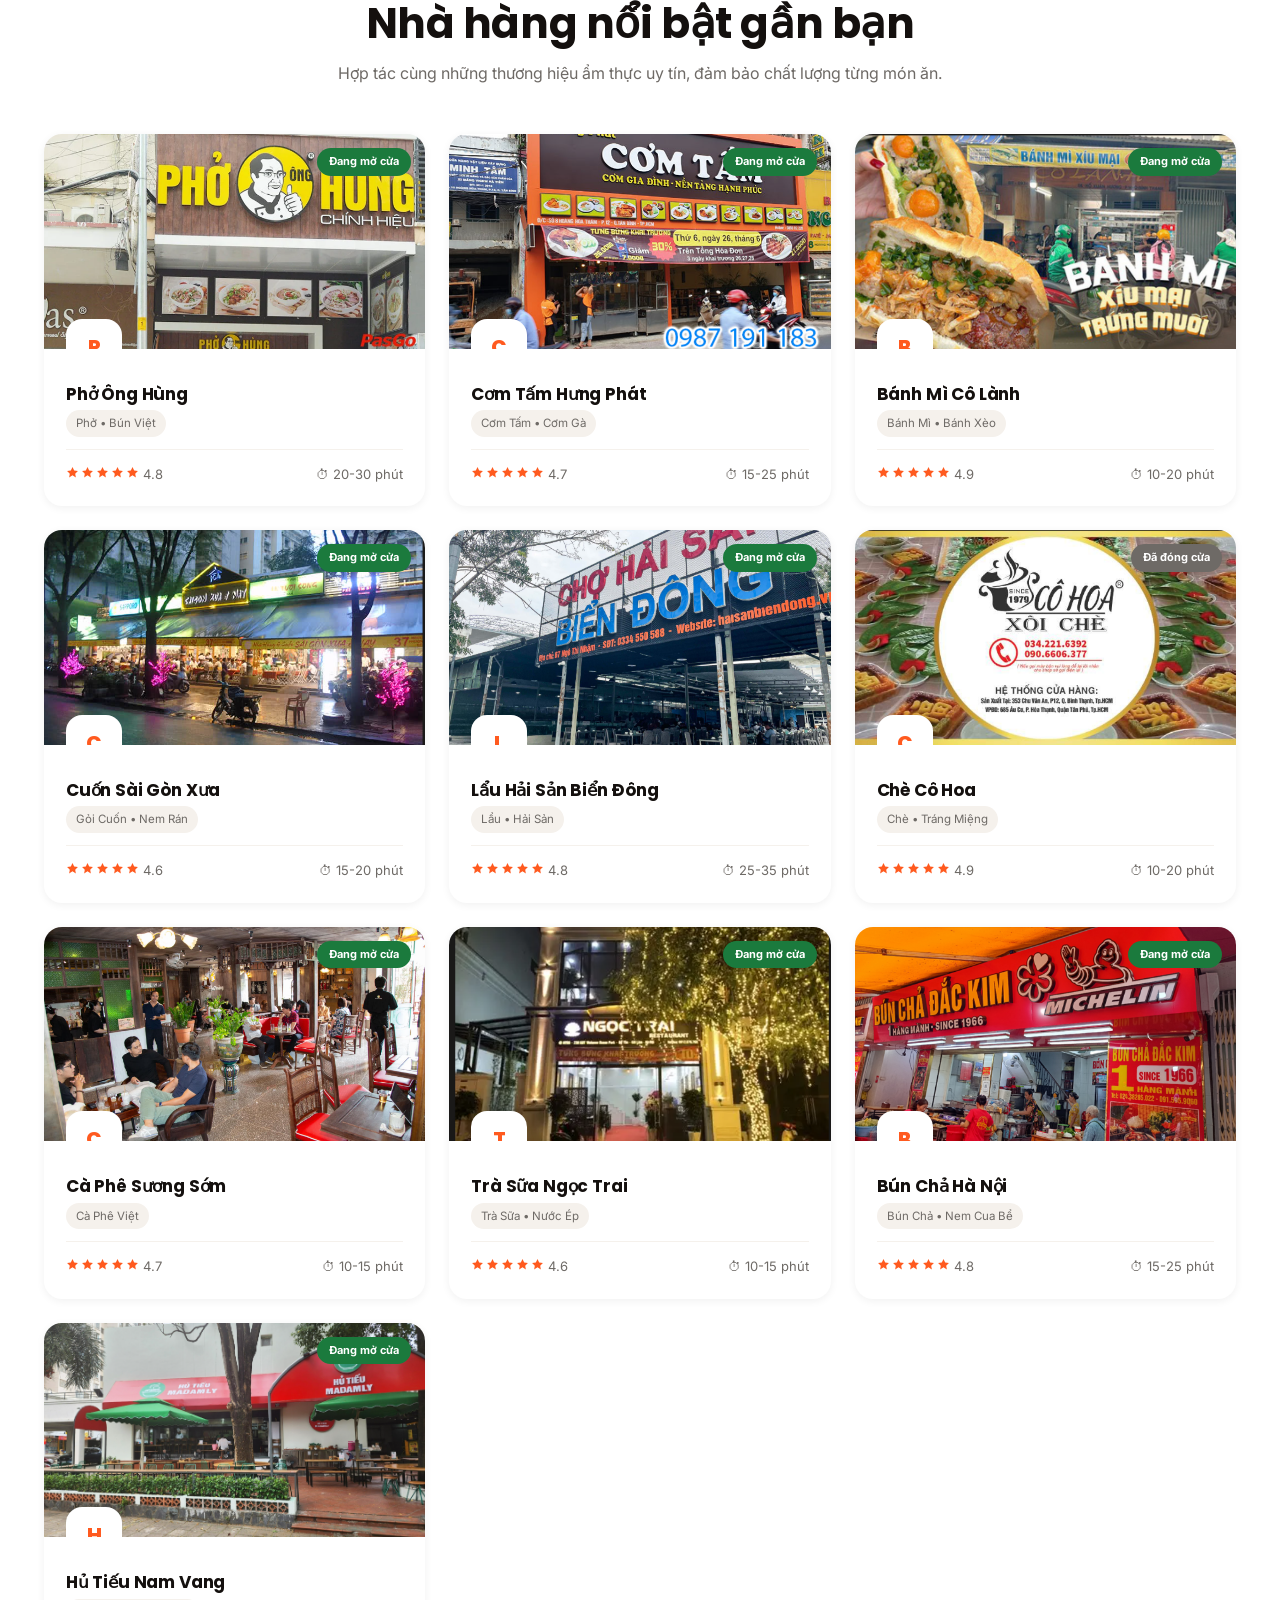
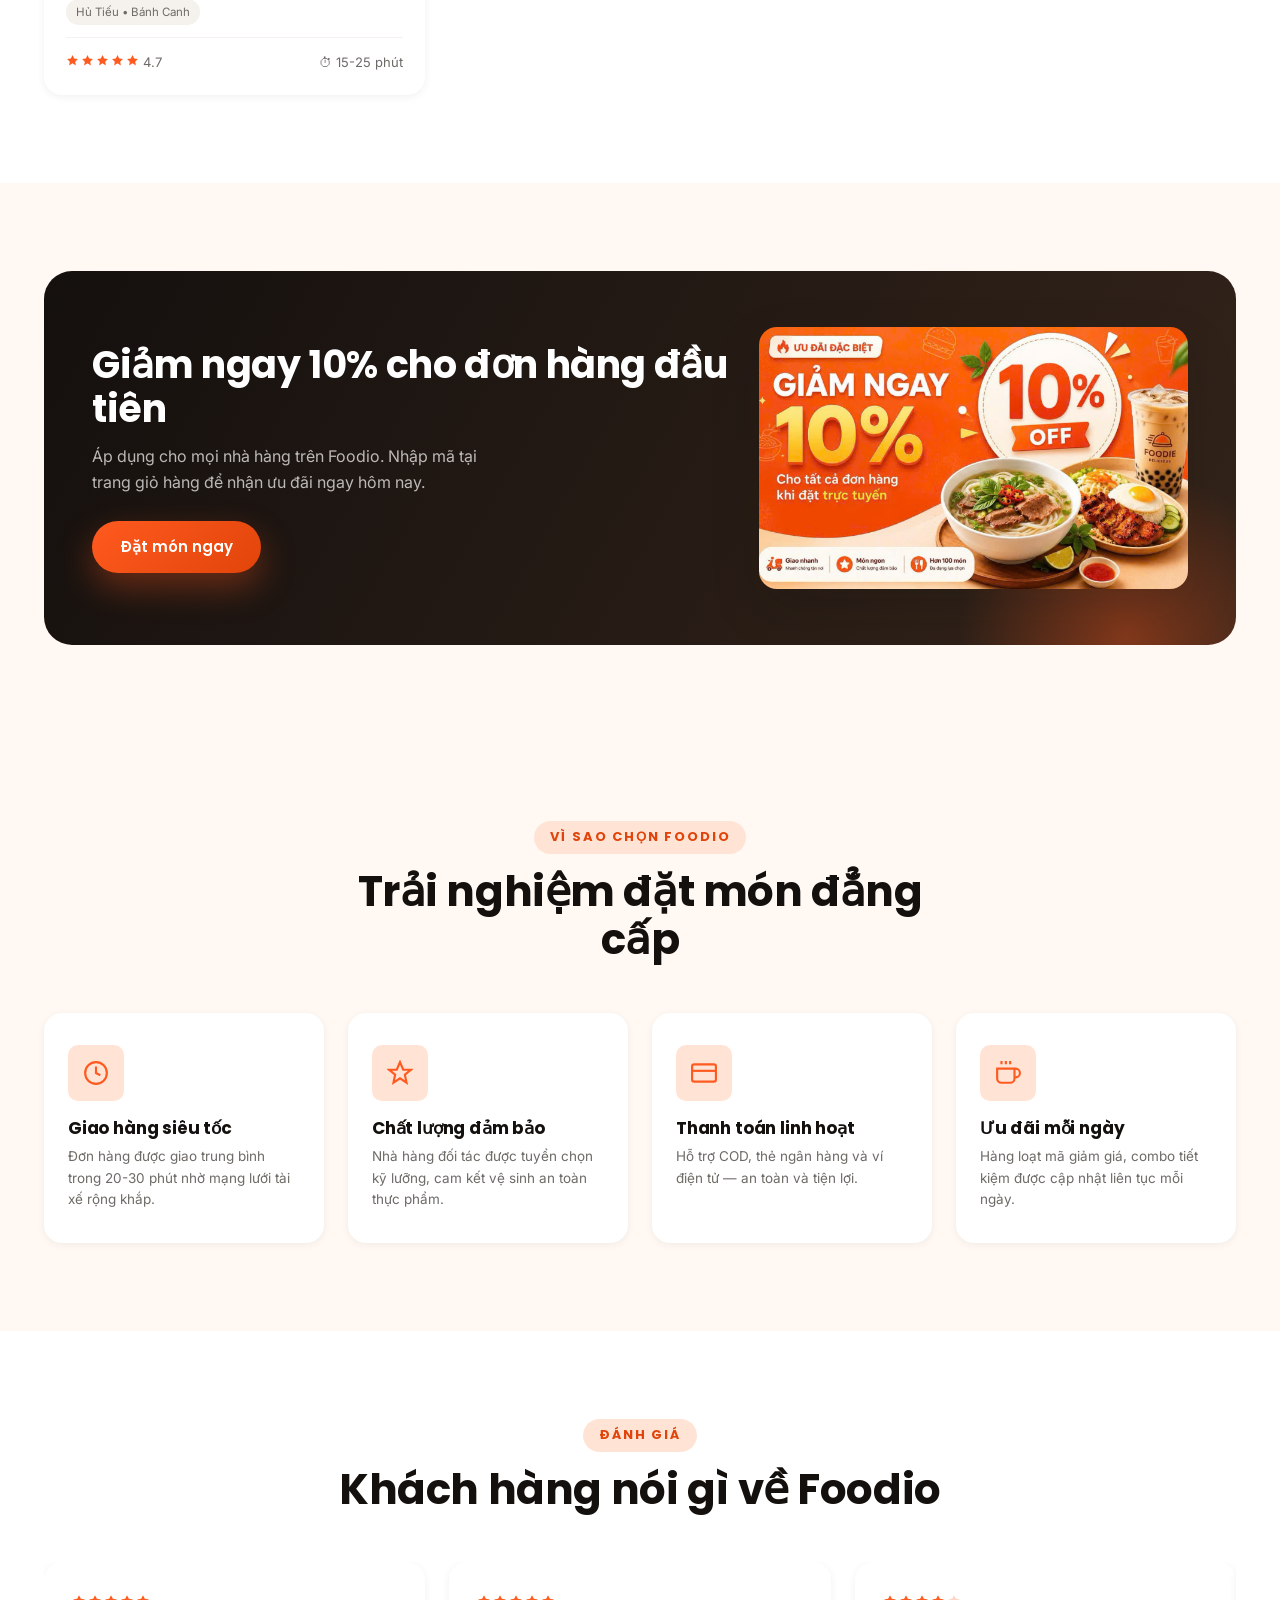
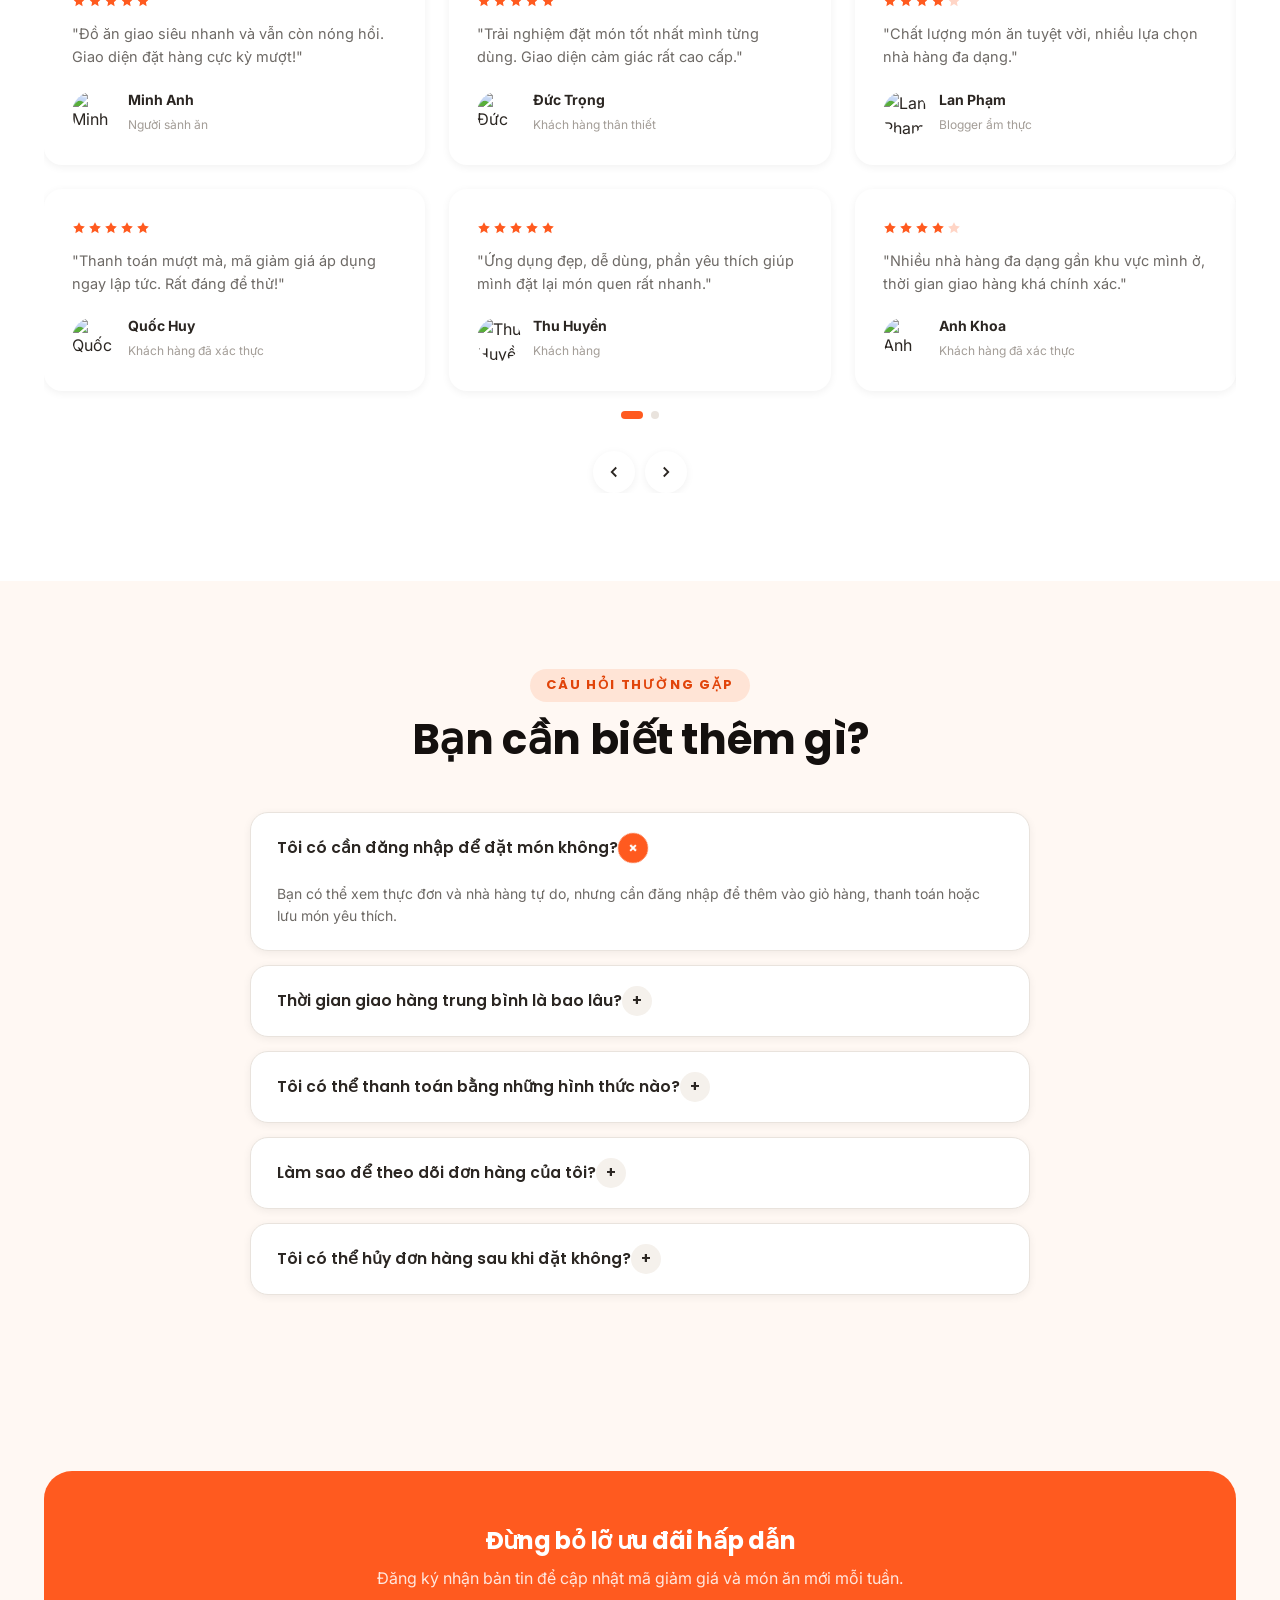
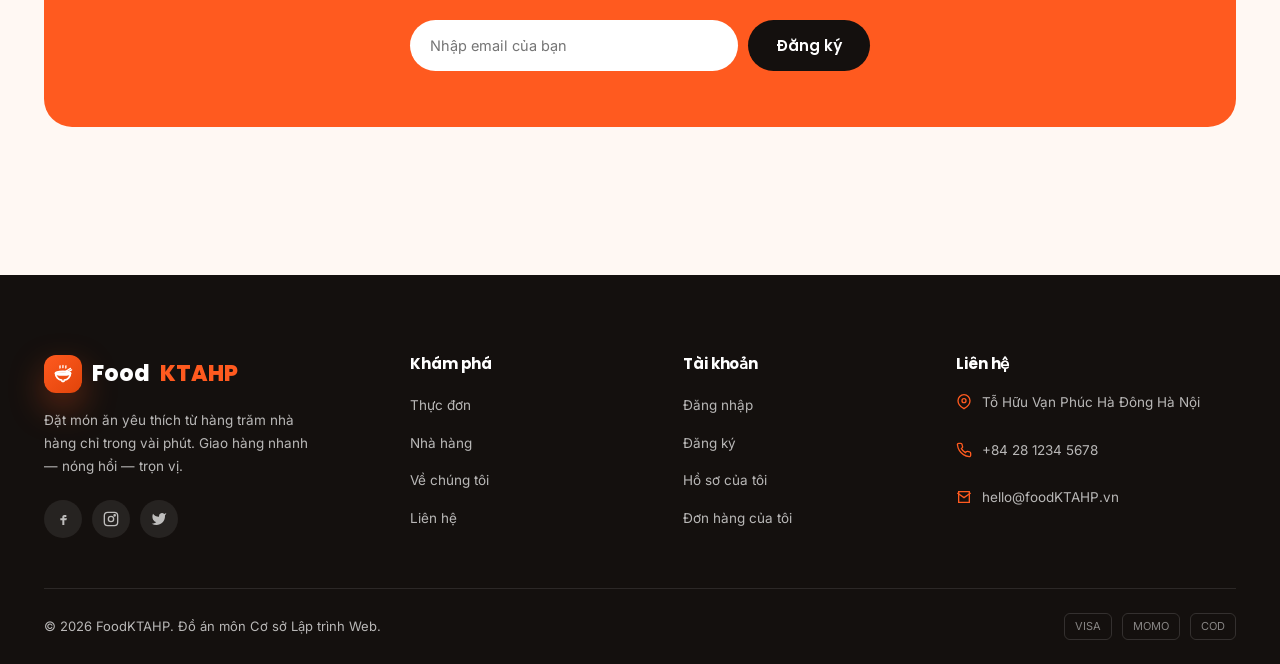
==== commit 248d9328: "Hoàn thành project" ====
--- a/index.html
+++ b/index.html
@@ -344,7 +344,7 @@
                                 <path d="M14.5 9.3l6.5-4M16.3 10.2l6-3.2" stroke-width="1.6" />
                             </svg>
                         </span>
-                        Food<span class="accent">io</span>
+                        Food<span class="accent">KTAHP</span>
                     </a>
                     <p>Đặt món ăn yêu thích từ hàng trăm nhà hàng chỉ trong vài phút. Giao hàng nhanh — nóng hổi — trọn
                         vị.</p>
@@ -388,7 +388,7 @@
                         <li><svg viewBox="0 0 24 24" fill="none" stroke="currentColor" stroke-width="2">
                                 <path d="M21 10c0 7-9 12-9 12s-9-5-9-12a9 9 0 0118 0z" />
                                 <circle cx="12" cy="10" r="3" />
-                            </svg> 123 Nguyễn Huệ, Q1, TP.HCM</li>
+                            </svg> Tỗ Hữu Vạn Phúc Hà Đông Hà Nội</li>
                         <li><svg viewBox="0 0 24 24" fill="none" stroke="currentColor" stroke-width="2">
                                 <path
                                     d="M22 16.92v3a2 2 0 01-2.18 2 19.79 19.79 0 01-8.63-3.07 19.5 19.5 0 01-6-6 19.79 19.79 0 01-3.07-8.67A2 2 0 014.11 2h3a2 2 0 012 1.72c.13.96.36 1.9.68 2.81a2 2 0 01-.45 2.11L8.09 9.91a16 16 0 006 6l1.27-1.27a2 2 0 012.11-.45c.91.32 1.85.55 2.81.68A2 2 0 0122 16.92z" />
@@ -396,12 +396,12 @@
                         <li><svg viewBox="0 0 24 24" fill="none" stroke="currentColor" stroke-width="2">
                                 <path d="M4 4h16v16H4z" />
                                 <path d="M22 6l-10 7L2 6" />
-                            </svg> hello@foodio.vn</li>
+                            </svg> hello@foodKTAHP.vn</li>
                     </ul>
                 </div>
             </div>
             <div class="footer-bottom">
-                <span>© 2026 Foodio. Đồ án môn Cơ sở Lập trình Web.</span>
+                <span>© 2026 FoodKTAHP. Đồ án môn Cơ sở Lập trình Web.</span>
                 <div class="pay-icons"><span>VISA</span><span>MOMO</span><span>COD</span></div>
             </div>
         </div>
--- a/css/style.css
+++ b/css/style.css
@@ -118,7 +118,8 @@
 body.dark-mode h1,
 body.dark-mode h2,
 body.dark-mode h3,
-body.dark-mode h4 {
+body.dark-mode h4,
+body.dark-mode h5 {
    color: var(--c-gray-900);
 }
 
@@ -703,8 +704,10 @@
 
 /* ---- Breadcrumb / page banner ---- */
 .page-banner {
-   padding: 160px 0 60px;
-   background: linear-gradient(150deg, var(--c-black) 0%, #2B2019 100%);
+   padding: 172px 0 76px;
+   background:
+      linear-gradient(150deg, rgba(20, 16, 14, .75) 10%, rgba(43, 32, 25, .65) 100%),
+      url('../images/banners/banner-didong.jpg') center 35% / cover no-repeat;
    color: #fff;
    text-align: center;
    position: relative;
@@ -714,17 +717,35 @@
 .page-banner::before {
    content: '';
    position: absolute;
-   width: 500px;
-   height: 500px;
+   width: 480px;
+   height: 480px;
    border-radius: 50%;
-   background: radial-gradient(circle, rgba(255, 90, 31, .35), transparent 70%);
+   background: radial-gradient(circle, rgba(255, 90, 31, .45), transparent 70%);
    top: -220px;
-   right: -120px;
+   right: -140px;
+}
+
+.page-banner::after {
+   content: '';
+   position: absolute;
+   width: 380px;
+   height: 380px;
+   border-radius: 50%;
+   background: radial-gradient(circle, rgba(255, 90, 31, .3), transparent 70%);
+   bottom: -200px;
+   left: -100px;
+}
+
+.page-banner .container {
+   position: relative;
+   z-index: 1;
 }
 
 .page-banner h1 {
    color: #fff;
    font-size: clamp(30px, 5vw, 48px);
+   letter-spacing: -0.02em;
+   text-shadow: 0 4px 24px rgba(0, 0, 0, .4);
 }
 
 .breadcrumb {
@@ -742,4 +763,10 @@
 
 .breadcrumb .sep {
    opacity: .5;
+}
+
+/* tắt cái mắt hiển thị lỗi trên trình duyệt */
+input::-ms-reveal,
+input::-ms-clear {
+   display: none;   
 }
--- a/css/header.css
+++ b/css/header.css
@@ -74,8 +74,7 @@
    box-shadow: var(--shadow-orange);
 }
 
-.logo .mark .bowl-icon {
-}
+.logo .mark .bowl-icon {}
 
 .logo span.accent {
    color: var(--c-orange);
@@ -91,11 +90,12 @@
    font-family: var(--f-display);
    font-weight: 600;
    font-size: 14.5px;
-   padding: 10px 18px;
+   padding: 10px 14px;
    border-radius: var(--r-pill);
    color: var(--c-gray-900);
    transition: all .25s var(--ease);
    position: relative;
+   white-space: nowrap;
 }
 
 .main-nav a:hover {
@@ -103,12 +103,9 @@
 }
 
 .main-nav a.active {
-   background: var(--c-black);
+   background: var(--c-orange);
    color: #fff;
-}
-
-body.dark-mode .main-nav a.active {
-   background: var(--c-orange);
+   box-shadow: var(--shadow-orange);
 }
 
 .header-actions {
--- a/css/hero.css
+++ b/css/hero.css
@@ -316,6 +316,7 @@
    border-radius: var(--r-md);
    overflow: hidden;
    box-shadow: var(--shadow-lg);
+   animation: floatSlow 4s ease-in-out infinite;
 }
 
 .promo-code {
@@ -416,7 +417,7 @@
    overflow: hidden;
 }
 
-.reviews-track {
+.review-track {
    display: flex;
    transition: transform .6s var(--ease);
 }
--- a/css/menu.css
+++ b/css/menu.css
@@ -30,15 +30,24 @@
    font-weight: 600;
    font-size: 13.5px;
    background: var(--c-white);
+   border: 1px solid var(--c-gray-200);
    color: var(--c-gray-900);
    box-shadow: var(--shadow-sm);
    transition: all .25s var(--ease);
 }
 
-.filter-tabs button.active,
-.filter-tabs button:hover {
-   background: var(--c-black);
+body.dark-mode .filter-tabs button {
+   background: rgba(255, 255, 255, .05);
+   border-color: rgba(255, 255, 255, .12);
+   color: var(--c-gray-900);
+}
+
+body .filter-tabs button.active,
+body .filter-tabs button:hover {
+   background: var(--c-orange);
+   border-color: transparent;
    color: #fff;
+   box-shadow: 0 6px 16px rgba(255, 90, 31, .3);
 }
 
 /* ---- Active restaurant filter banner (menu.html?restaurant=...) ---- */
@@ -97,8 +106,11 @@
    box-shadow: var(--shadow-sm);
    position: sticky;
    top: 110px;
-   max-height: calc(100vh - 130px);
-   overflow-y: auto;
+}
+
+body.dark-mode .menu-sidebar {
+   background: #241E1A;
+   color: #F5F1EC;
 }
 
 .menu-sidebar h4 {
@@ -398,11 +410,67 @@
    transition: all .25s;
 }
 
-.option-pills input:checked + span {
-   background: var(--c-orange);
+.option-pills input:checked+span {
+   background: var(--c-black);
    color: #fff;
-   border-color: var(--c-orange);
-   box-shadow: var(--shadow-orange);
+   border-color: var(--c-black);
+}
+
+/* Nền tối: ô đã chọn -> nền trắng chữ đen (để không bị chìm vào nền trang);
+   ô chưa chọn -> chữ trắng, viền đen */
+body.dark-mode .option-pills span {
+   color: var(--c-gray-900);
+   border-color: var(--c-black);
+}
+
+body.dark-mode .option-pills input:checked+span {
+   background: var(--c-gray-900);
+   color: var(--c-black);
+   border-color: var(--c-gray-900);
+}
+
+/* ---------------------------------------------------------
+   CHỌN VỊ TRÍ TRÊN BẢN ĐỒ (trang thanh toán)
+   --------------------------------------------------------- */
+.map-picker-box {
+   display: flex;
+   align-items: center;
+   width: 100%;
+   text-align: left;
+   background: var(--c-white);
+   border: 1.5px solid var(--c-gray-200);
+   border-radius: var(--r-md);
+   padding: 13px 16px;
+   font-size: 14.5px;
+   font-weight: 500;
+   color: var(--c-gray-600);
+   cursor: pointer;
+   transition: border-color .2s;
+}
+.map-picker-box:hover { border-color: var(--c-orange); }
+.map-picker-box.has-location { color: var(--c-gray-900); font-weight: 600; }
+#ck-map-field.invalid .map-picker-box { border-color: #e63946; }
+
+.map-modal-box {
+   max-width: 560px;
+   text-align: left;
+}
+.map-modal-box h3 { text-align: left; }
+.map-modal-box p { text-align: left; }
+
+.map-picker-canvas {
+   width: 100%;
+   height: 320px;
+   border-radius: var(--r-md);
+   overflow: hidden;
+   border: 1.5px solid var(--c-gray-200);
+}
+
+.map-picker-address {
+   margin-top: 10px;
+   font-size: 13.5px;
+   color: var(--c-gray-600);
+   min-height: 18px;
 }
 
 .qty-row {
--- a/css/profile.css
+++ b/css/profile.css
@@ -169,6 +169,18 @@
    min-height: 100vh;
    display: grid;
    grid-template-columns: 1fr 1fr;
+}
+
+.auth-wrap.register-wide {
+   grid-template-columns: 1fr 1.35fr;
+}
+
+.auth-wrap.register-wide .auth-form {
+   max-width: 480px;
+}
+
+.auth-wrap.register-wide .auth-form-side {
+   padding: 40px 70px;
 }
 
 .auth-visual {
@@ -264,11 +276,6 @@
    background: var(--c-gray-200);
 }
 
-.social-row {
-   display: flex;
-   gap: 12px;
-}
-
 .social-btn {
    flex: 1;
    display: flex;
@@ -353,4 +360,83 @@
 
 .pass-strength span.on-strong {
    background: #1B7A3D;
+}
+
+/* ---- Login page - nền ảnh full-bleed + form dạng thẻ kính nổi ---- */
+#login-auth-wrap {
+   background:
+      linear-gradient(90deg, rgba(20, 16, 14, .55) 0%, rgba(20, 16, 14, .25) 45%, rgba(20, 16, 14, .05) 70%),
+      url('../images/banners/banner-dangnhap.png') center / cover no-repeat;
+}
+
+#login-auth-wrap .auth-visual {
+   background: none;
+}
+
+#login-auth-wrap .auth-form-side {
+   justify-content: flex-end;
+   padding-right: 80px;
+}
+
+#login-auth-wrap .auth-form {
+   background: rgba(12, 10, 8, .82);
+   backdrop-filter: blur(20px) saturate(160%);
+   -webkit-backdrop-filter: blur(20px) saturate(160%);
+   border: 1px solid rgba(255, 255, 255, .18);
+   border-radius: var(--r-lg);
+   padding: 44px 38px;
+   box-shadow: 0 24px 60px rgba(0, 0, 0, .5);
+}
+
+#login-auth-wrap .auth-form h2,
+#login-auth-wrap .auth-form .field label,
+#login-auth-wrap .remember-row label {
+   color: #fff;
+}
+
+#login-auth-wrap .auth-form>p,
+#login-auth-wrap .auth-form .divider,
+#login-auth-wrap .auth-form .foot-link,
+#login-auth-wrap .remember-row {
+   color: rgba(255, 255, 255, .65);
+}
+
+#login-auth-wrap .field input {
+   background: rgba(255, 255, 255, .06);
+   border-color: rgba(255, 255, 255, .2);
+   color: #fff;
+}
+
+#login-auth-wrap .field input::placeholder {
+   color: rgba(255, 255, 255, .4);
+}
+
+#login-auth-wrap .field input:focus {
+   border-color: var(--c-orange);
+}
+
+#login-auth-wrap .pass-toggle button {
+   color: rgba(255, 255, 255, .6);
+}
+
+#login-auth-wrap .divider::before,
+#login-auth-wrap .divider::after {
+   background: rgba(255, 255, 255, .2);
+}
+
+#login-auth-wrap .social-btn {
+   border-color: rgba(255, 255, 255, .2);
+   color: #fff;
+   background: rgba(255, 255, 255, .05);
+}
+
+#login-auth-wrap .social-btn:hover {
+   border-color: var(--c-orange);
+}
+
+@media (max-width: 992px) {
+   #login-auth-wrap .auth-form-side {
+      justify-content: center;
+      padding-right: 40px;
+   }
 }
--- a/css/responsive.css
+++ b/css/responsive.css
@@ -81,7 +81,8 @@
 
    .menu-sidebar,
    .cart-summary,
-   .profile-card {
+   .profile-card,
+   .detail-gallery {
       position: static;
    }
 
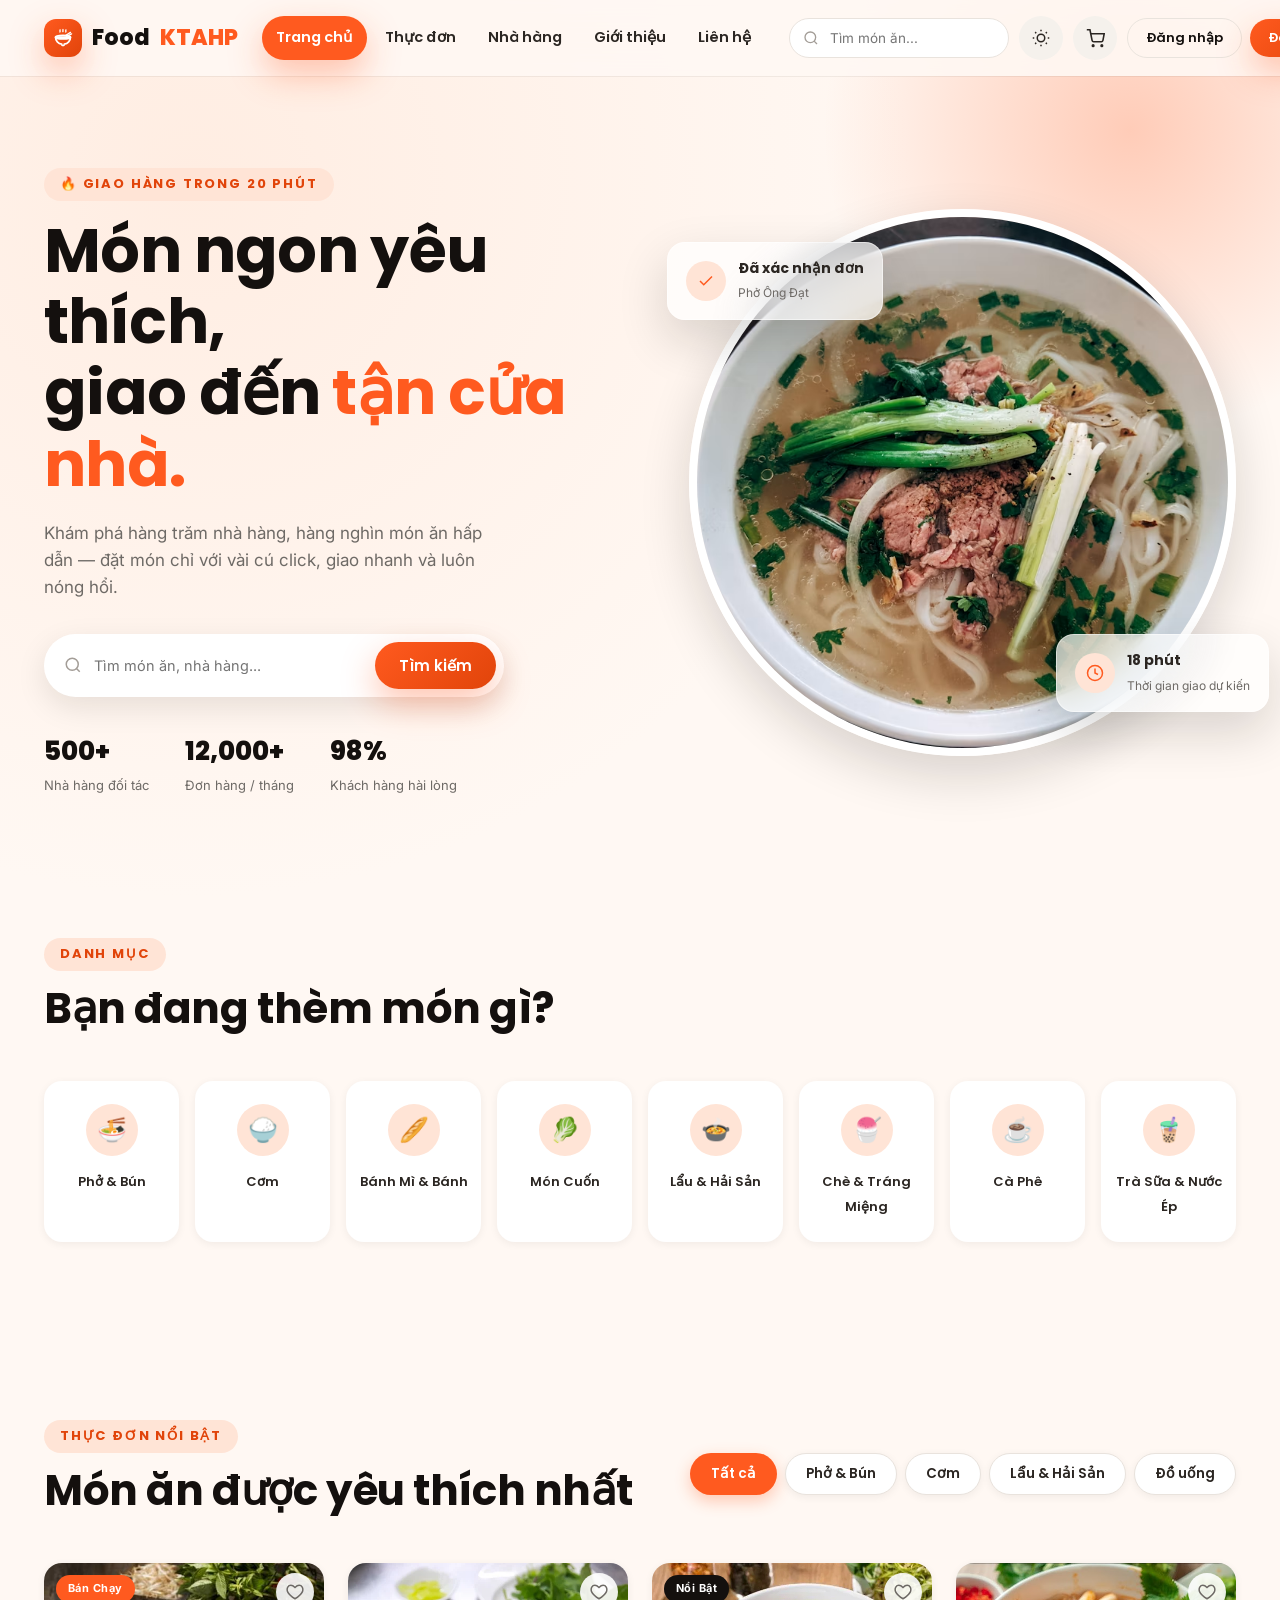
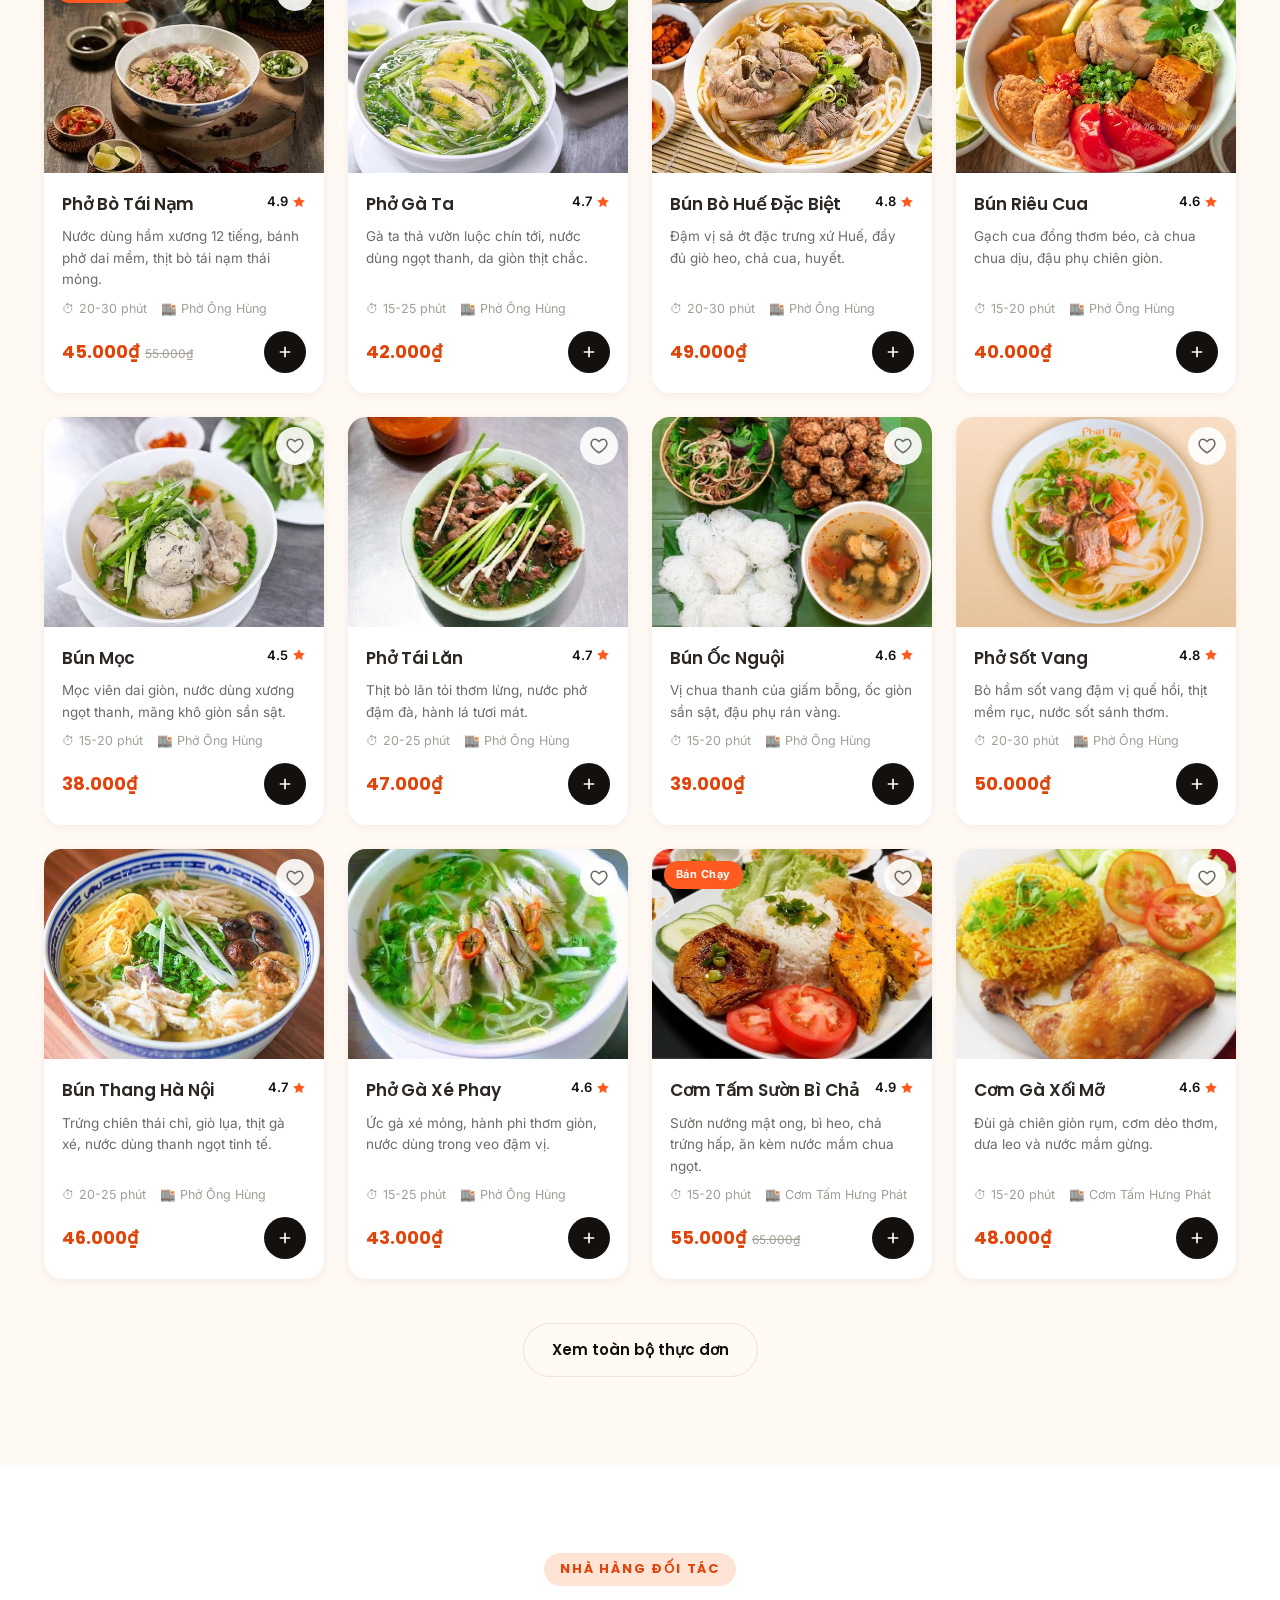
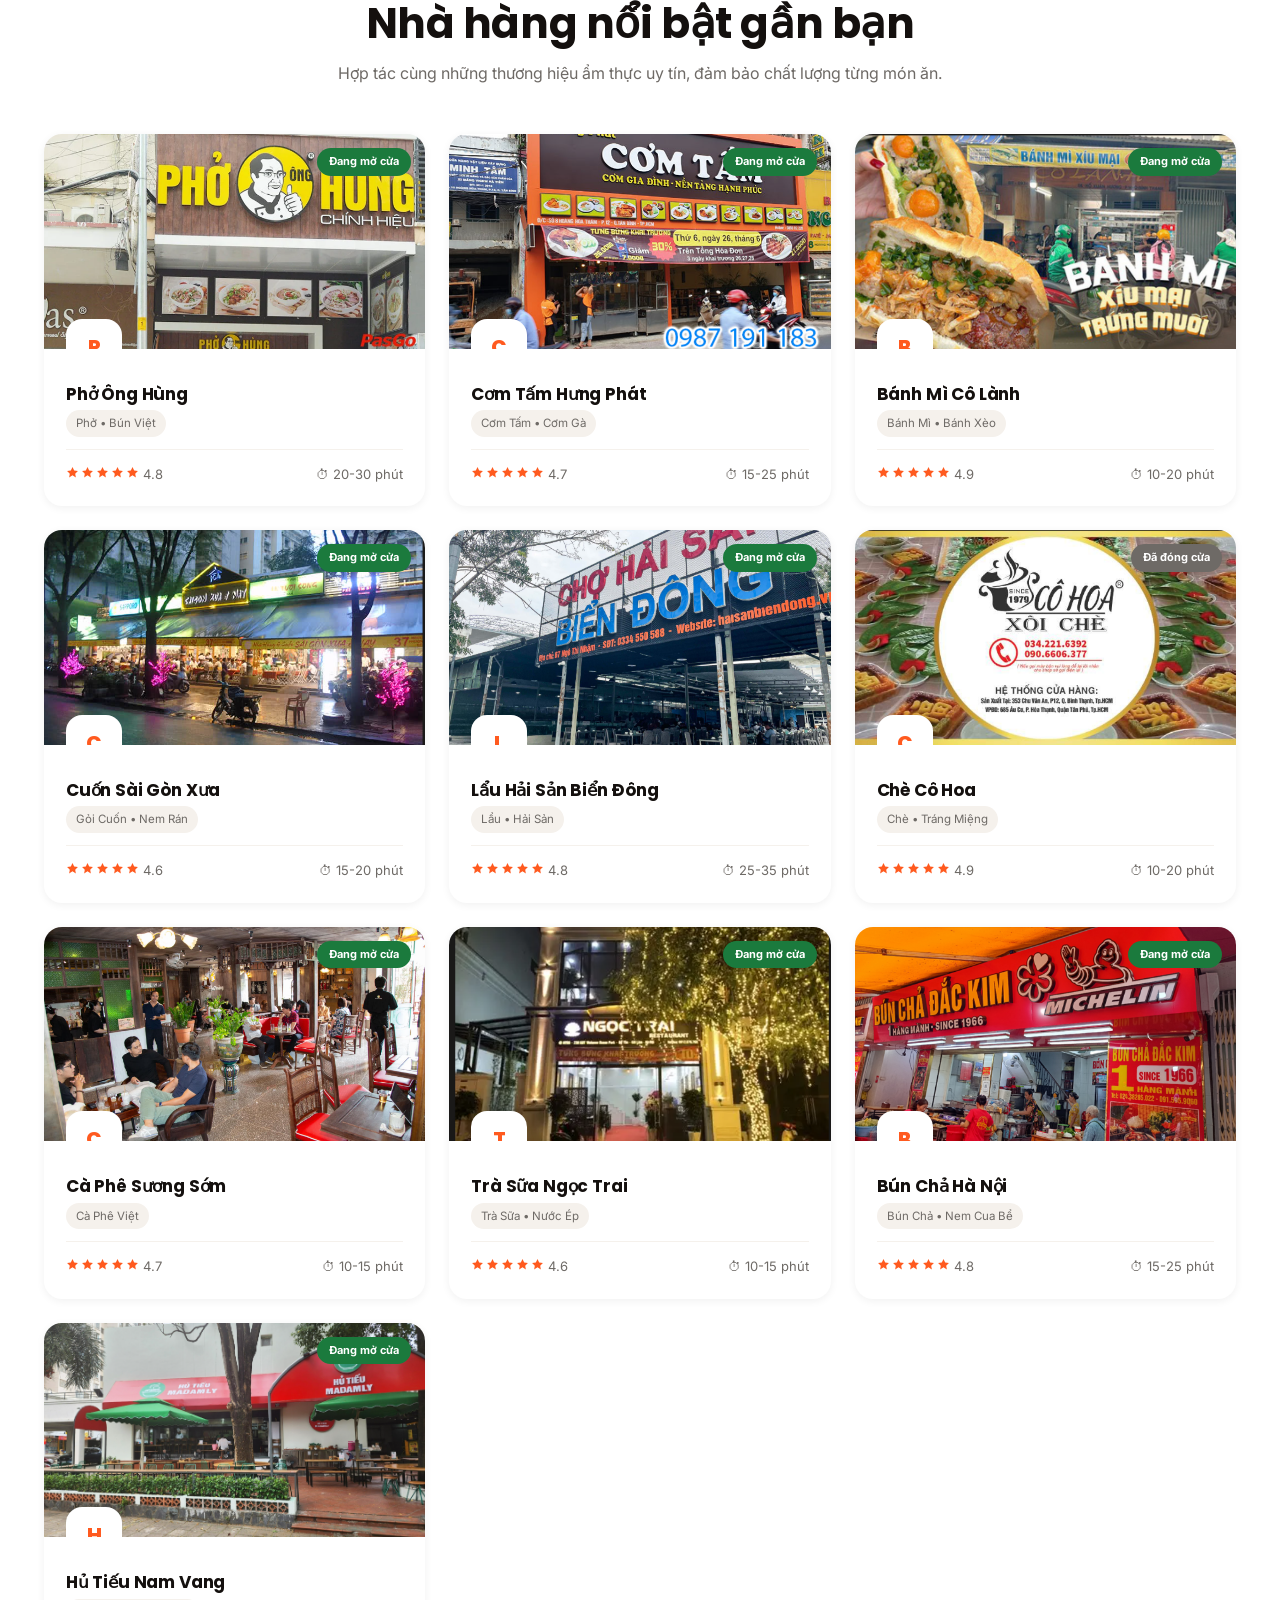
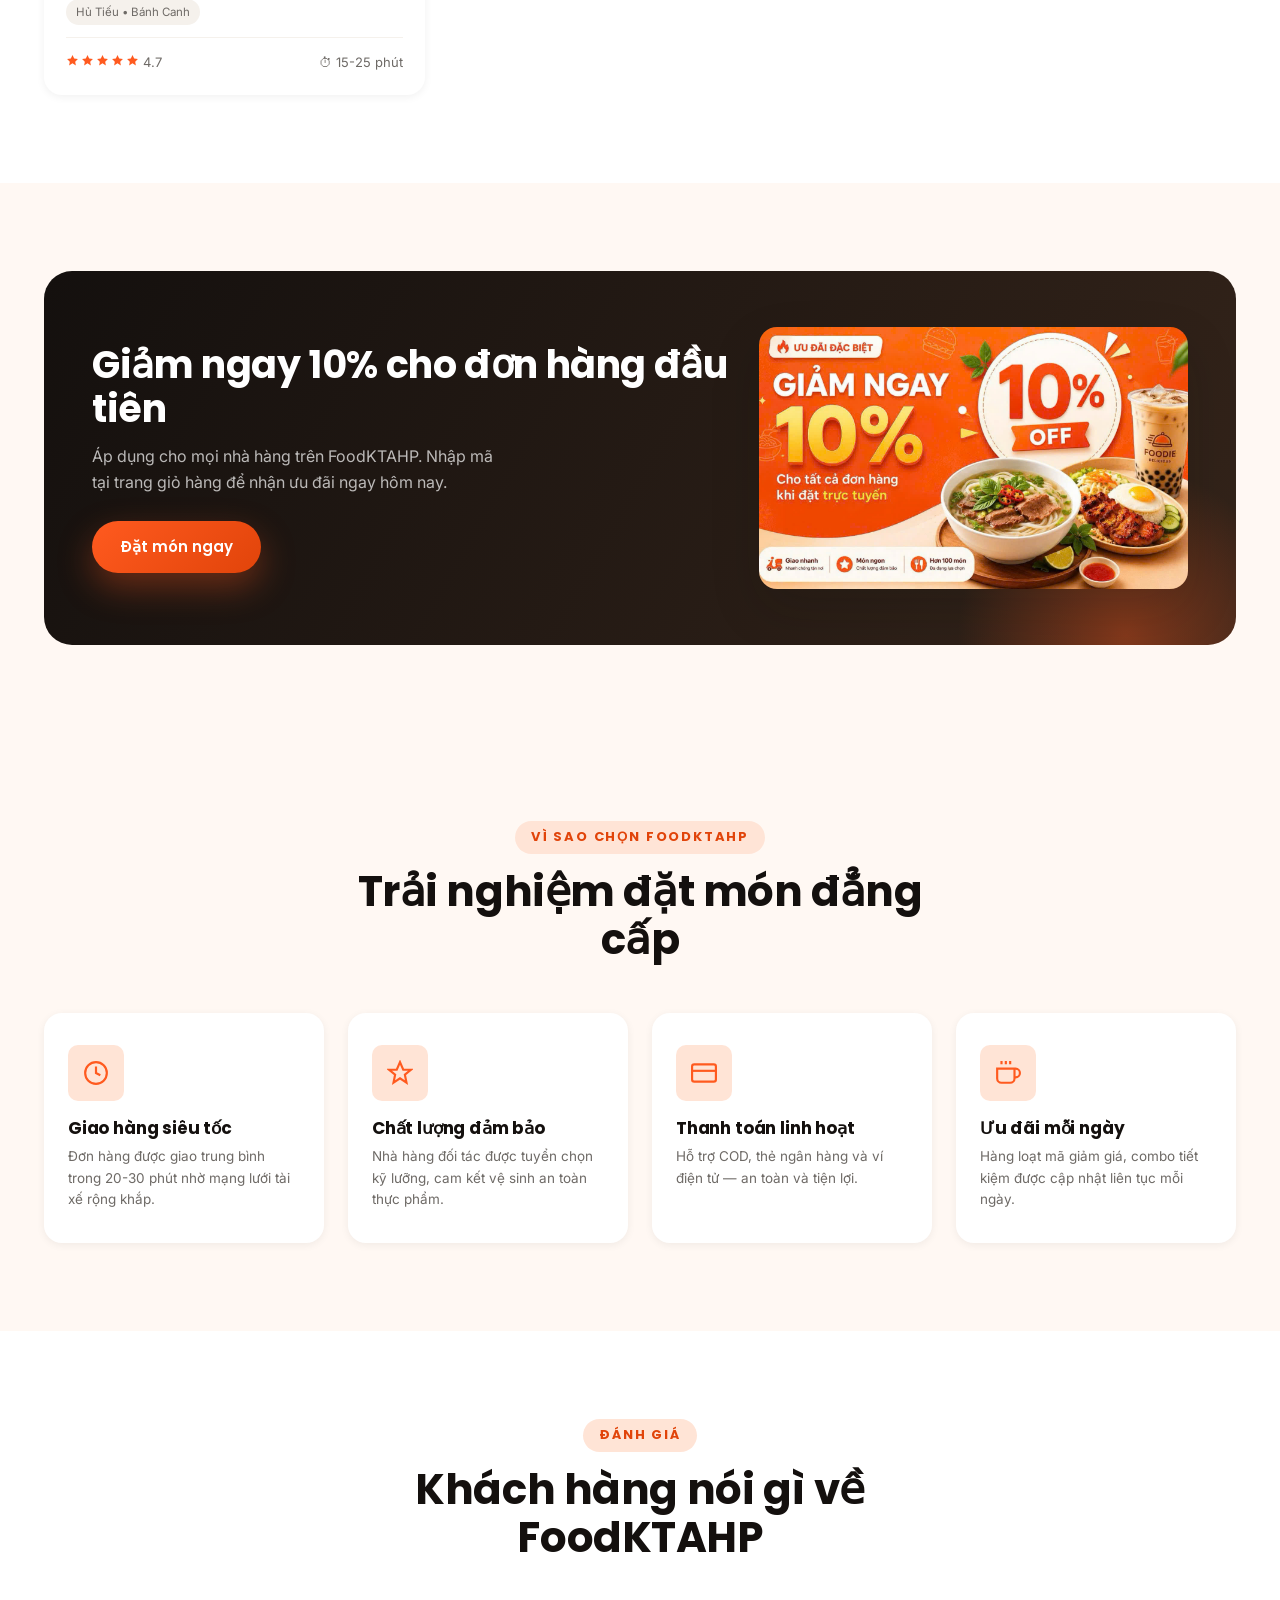
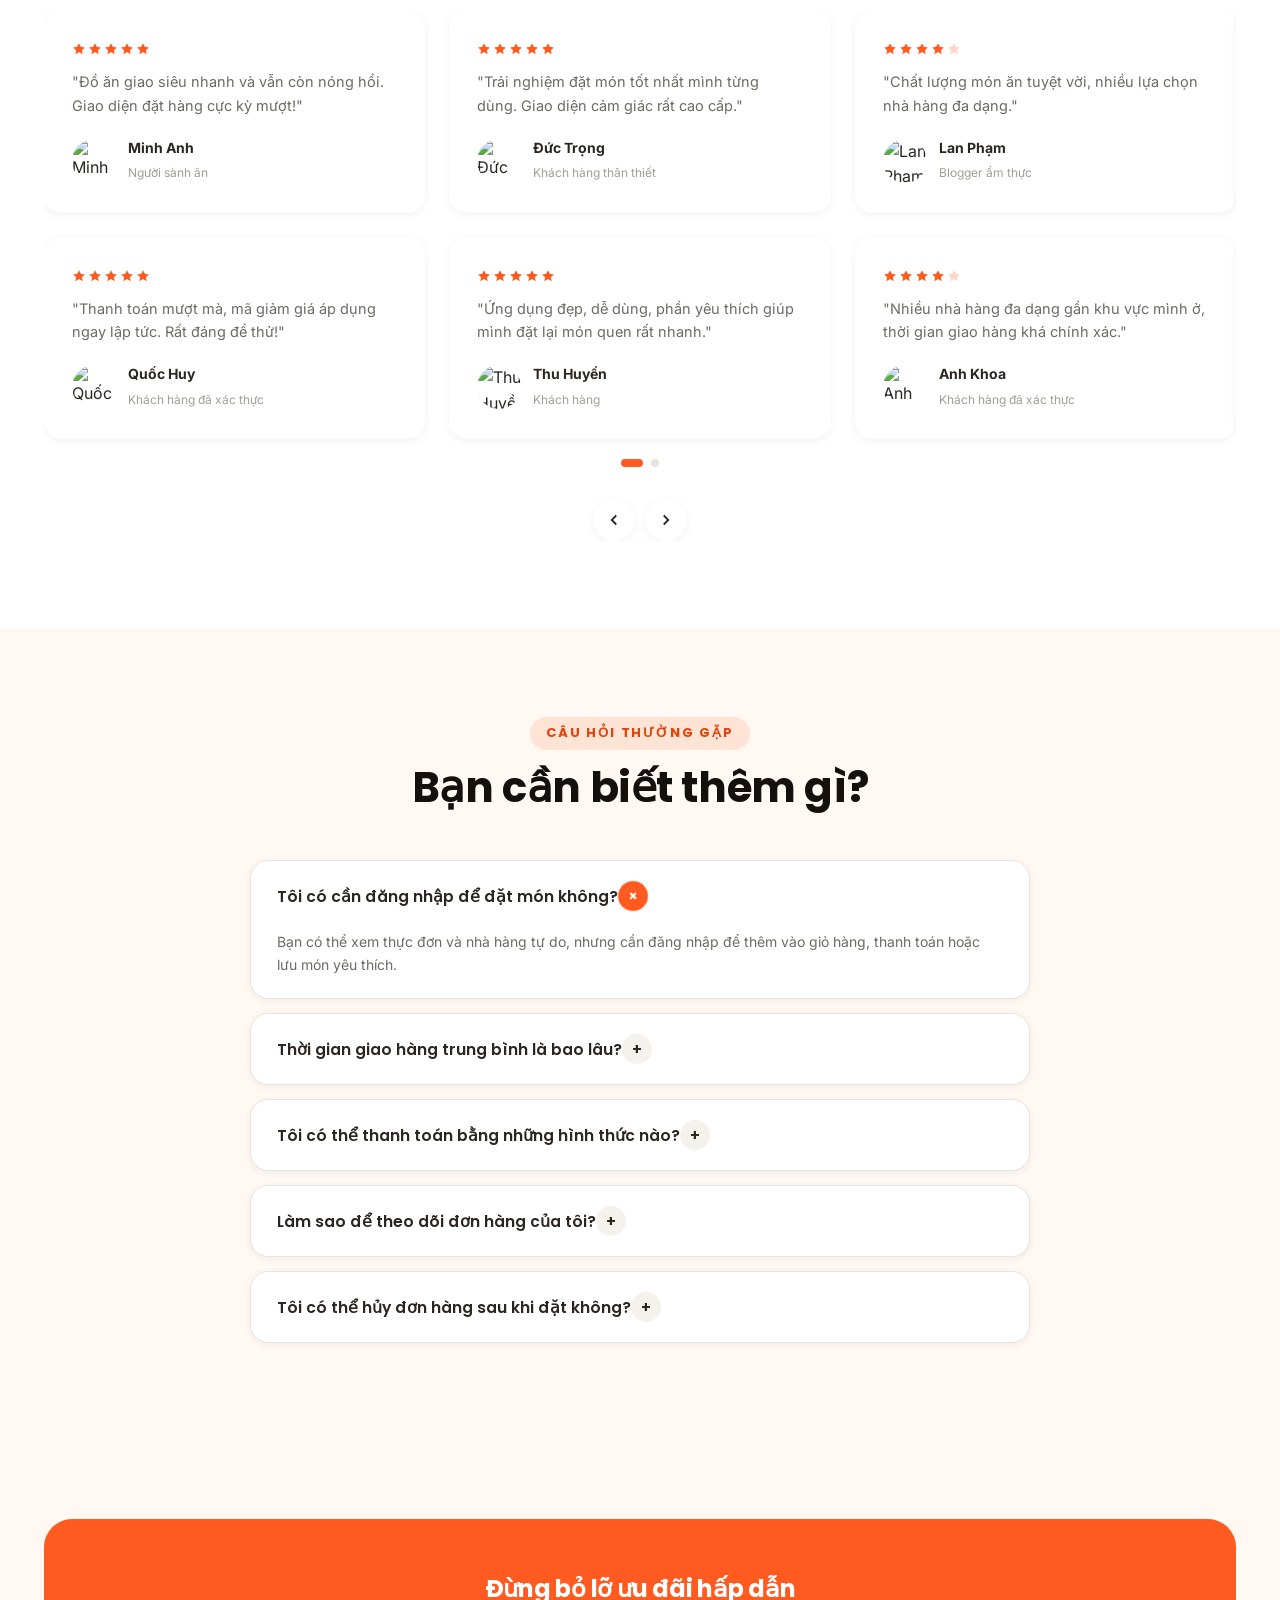
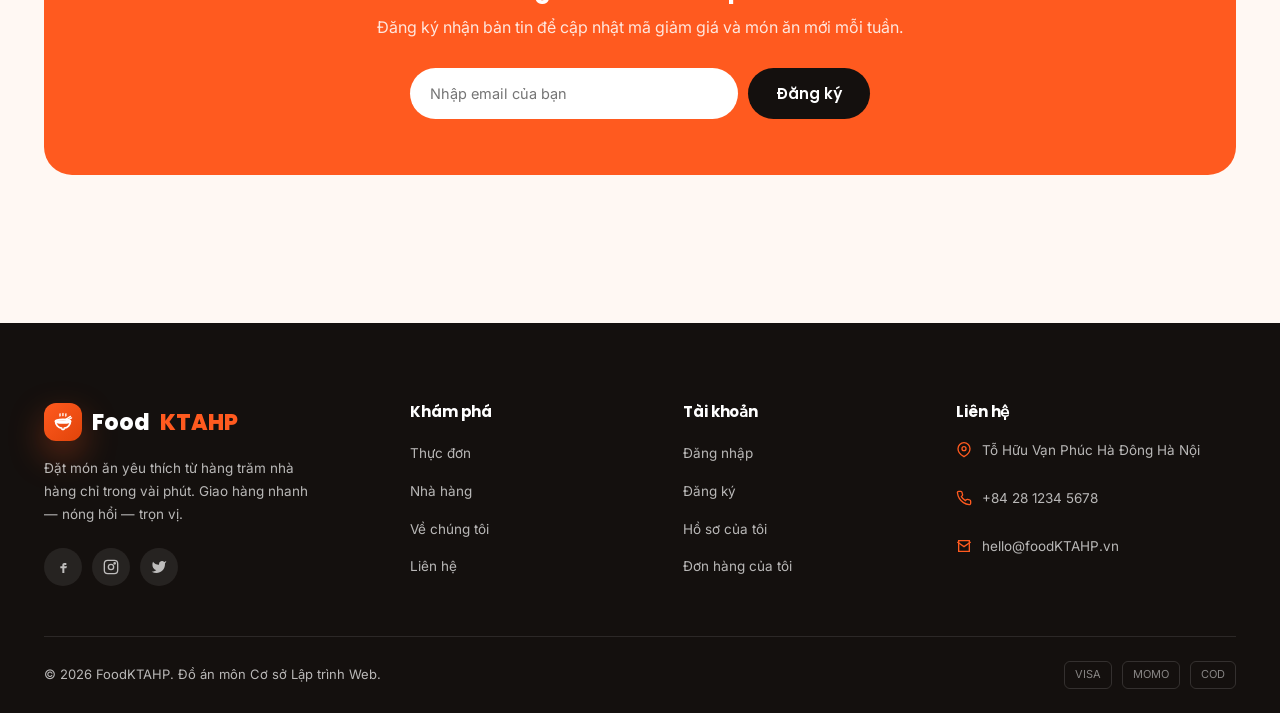
==== commit c5a0f8e8: "Hoàn Thành" ====
--- a/index.html
+++ b/index.html
@@ -4,9 +4,9 @@
 <head>
     <meta charset="UTF-8">
     <meta name="viewport" content="width=device-width, initial-scale=1.0">
-    <title>Foodio — Đặt món ăn ngon, giao tận nơi</title>
+    <title>FoodKTAHP — Đặt món ăn ngon, giao tận nơi</title>
     <meta name="description"
-        content="Foodio giúp bạn đặt món ăn Việt từ hàng trăm nhà hàng yêu thích, giao hàng nhanh chóng tận cửa nhà.">
+        content="FoodKTAHP  giúp bạn đặt món ăn Việt từ hàng trăm nhà hàng yêu thích, giao hàng nhanh chóng tận cửa nhà.">
     <link rel="icon" href="images/favicon/favicon.png">
     <link rel="preconnect" href="https://fonts.googleapis.com">
     <link rel="stylesheet" href="css/style.css">
@@ -210,7 +210,7 @@
                     <div>
                         <div class="promo-code" id="promo-code-box">
                             <span>🎁 MÃ:</span>
-                            <span class="promo-code-value" id="promo-code-value">FOODIO10</span>
+                            <span class="promo-code-value" id="promo-code-value">FOODKTAHP10</span>
                             <button type="button" class="promo-copy-btn" id="promo-copy-btn" aria-label="Sao chép mã">
                                 <svg viewBox="0 0 24 24" width="15" height="15" fill="none" stroke="currentColor"
                                     stroke-width="2">
@@ -221,7 +221,7 @@
                             <span class="promo-code-timer" id="promo-code-timer"></span>
                         </div>
                         <h2>Giảm ngay 10% cho đơn hàng đầu tiên</h2>
-                        <p>Áp dụng cho mọi nhà hàng trên Foodio. Nhập mã tại trang giỏ hàng để nhận ưu đãi ngay hôm nay.
+                        <p>Áp dụng cho mọi nhà hàng trên FoodKTAHP. Nhập mã tại trang giỏ hàng để nhận ưu đãi ngay hôm nay.
                         </p>
                         <a href="menu.html" class="btn btn-primary">Đặt món ngay</a>
                     </div>
@@ -234,7 +234,7 @@
         <section>
             <div class="container">
                 <div class="section-head center">
-                    <div class="eyebrow">Vì sao chọn Foodio</div>
+                    <div class="eyebrow">Vì sao chọn FoodKTAHP</div>
                     <h2>Trải nghiệm đặt món đẳng cấp</h2>
                 </div>
                 <div class="why-grid">
@@ -282,7 +282,7 @@
             <div class="container">
                 <div class="section-head center">
                     <div class="eyebrow">Đánh giá</div>
-                    <h2>Khách hàng nói gì về Foodio</h2>
+                    <h2>Khách hàng nói gì về FoodKTAHP</h2>
                 </div>
                 <div class="reviews-wrap">
                     <div class="review-track" id="review-track"></div>
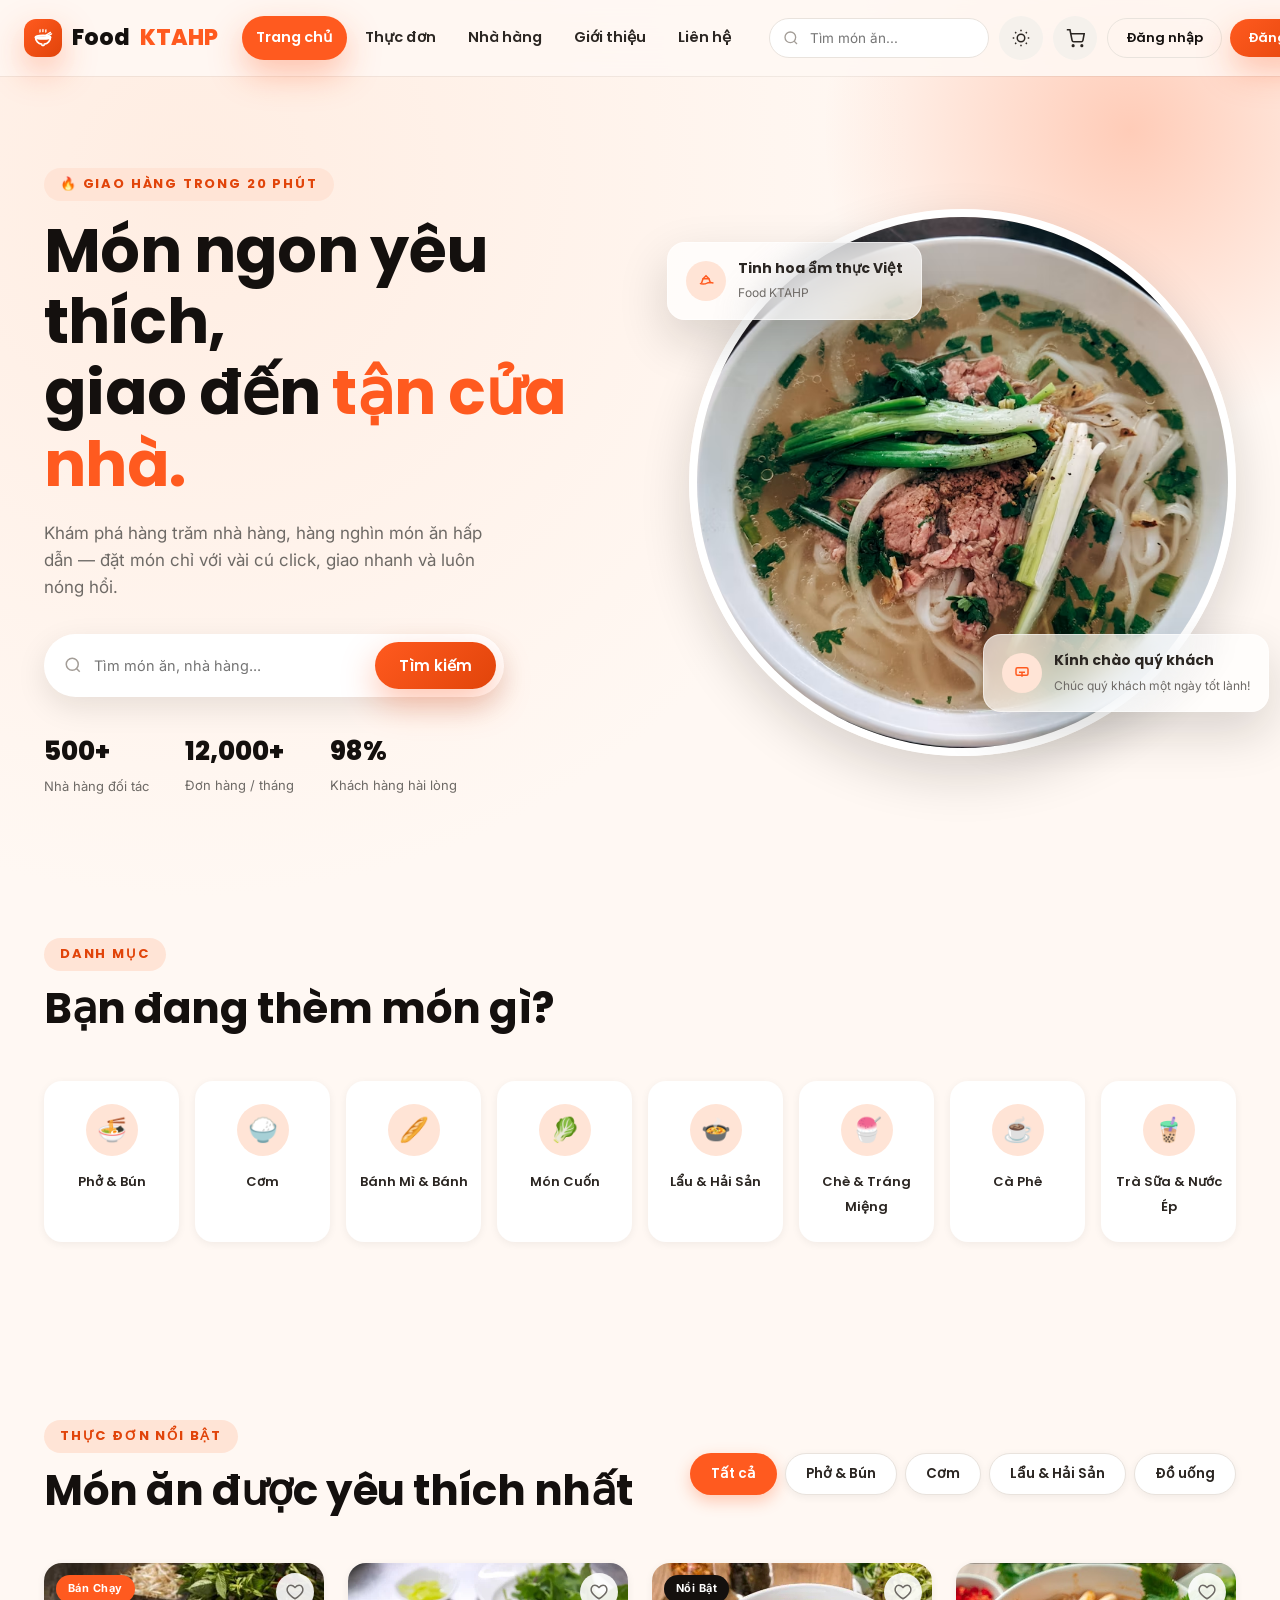
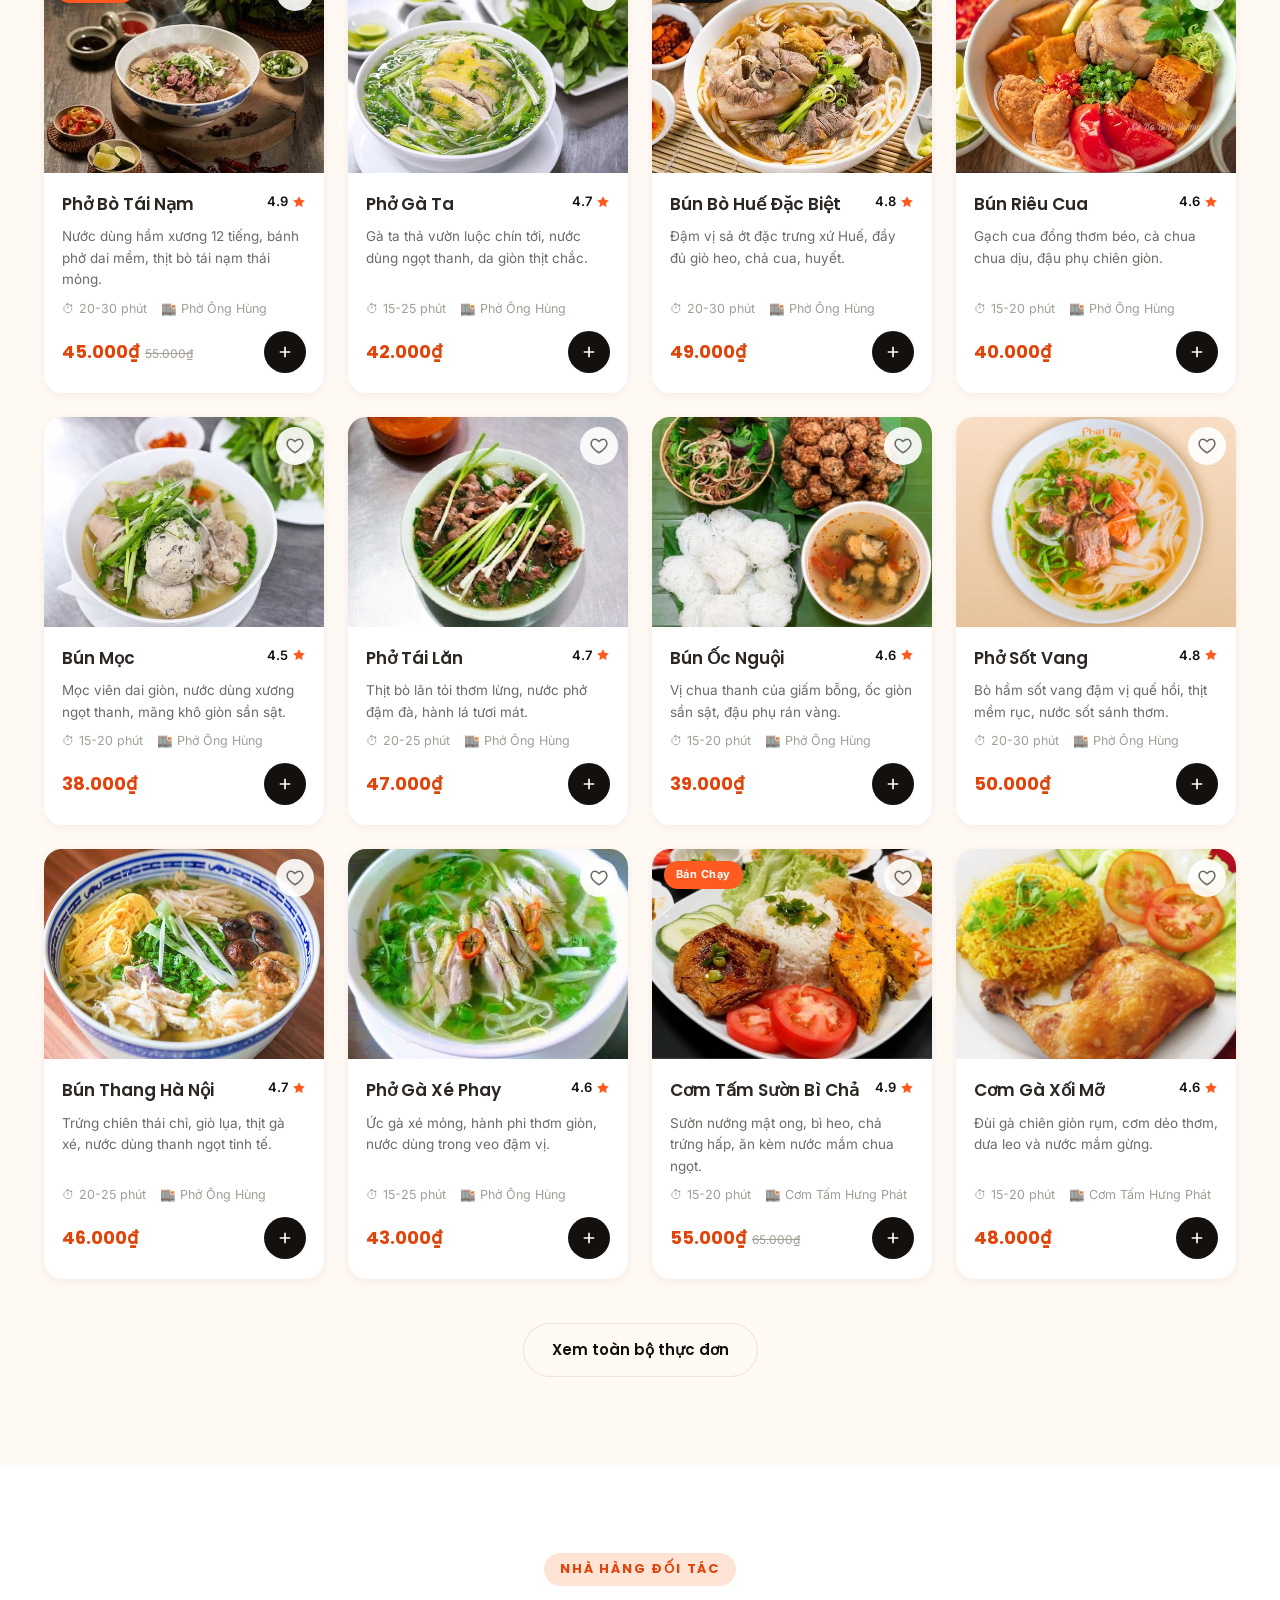
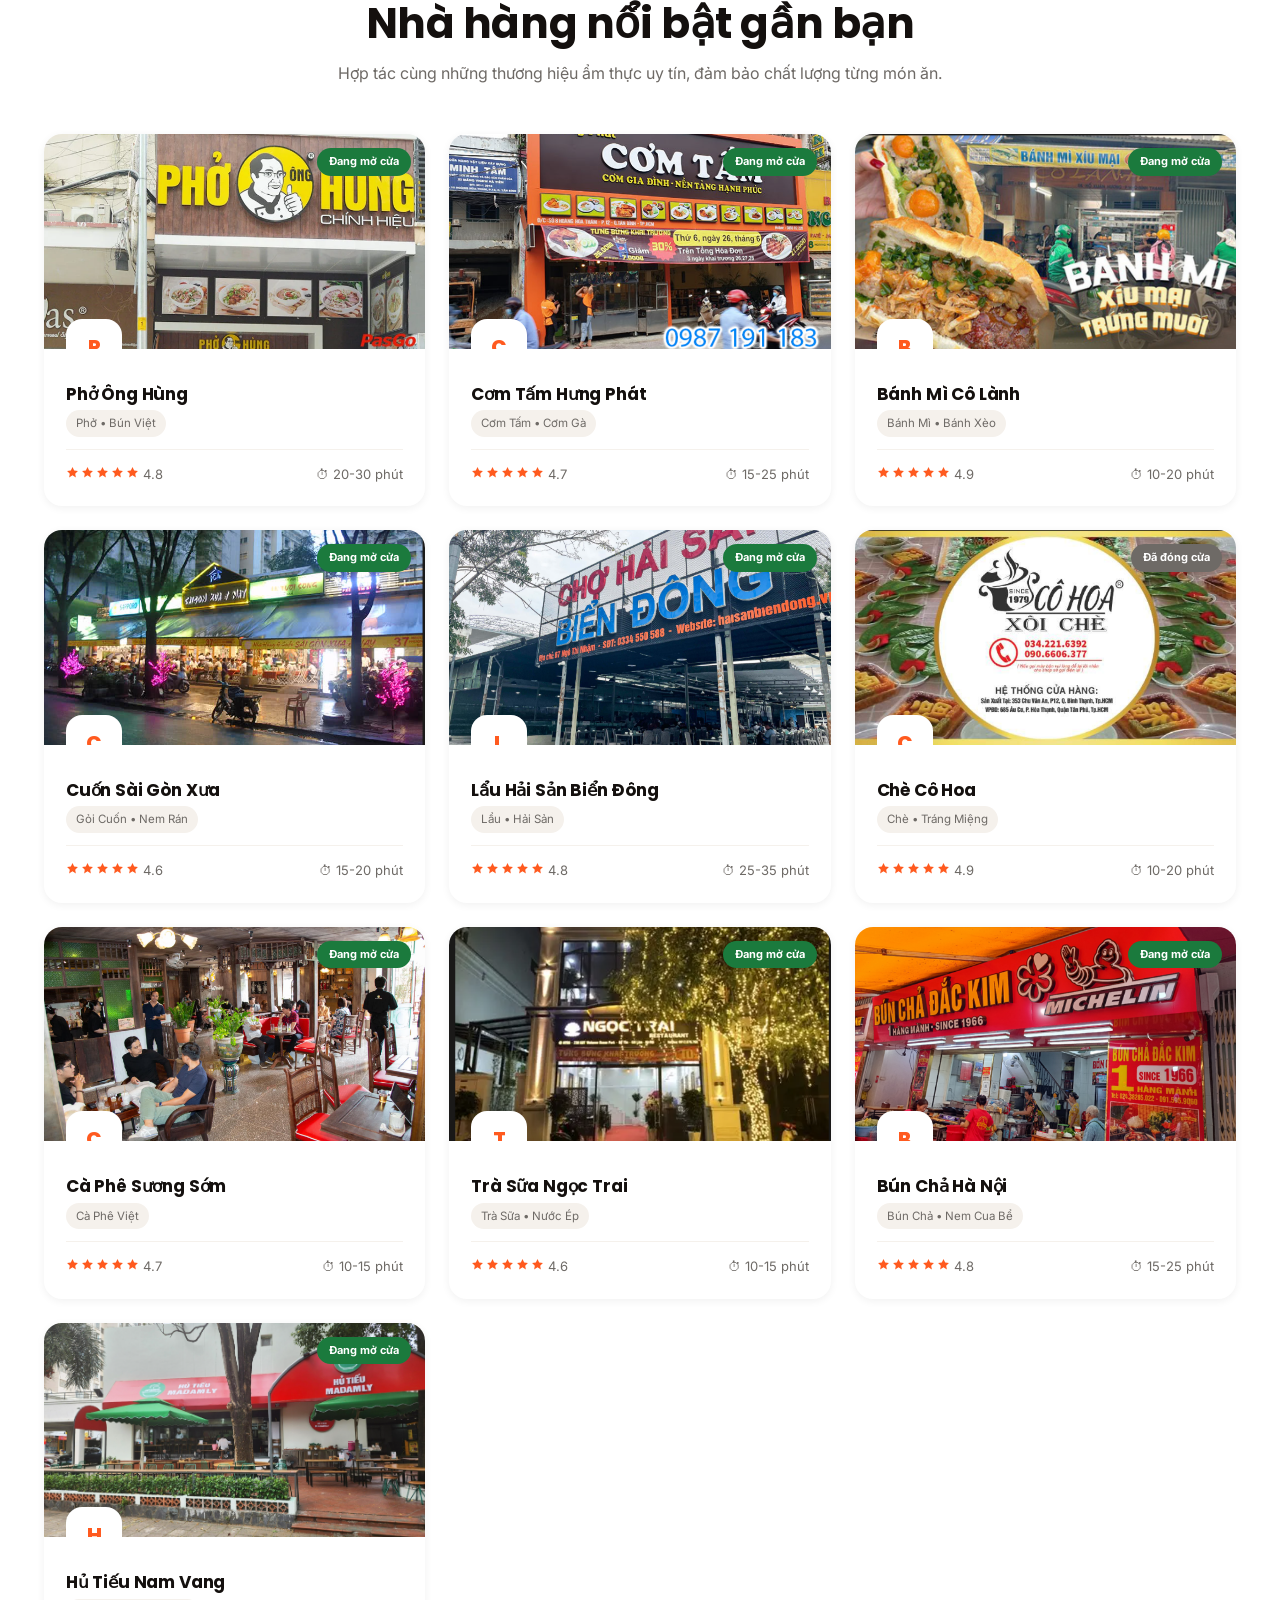
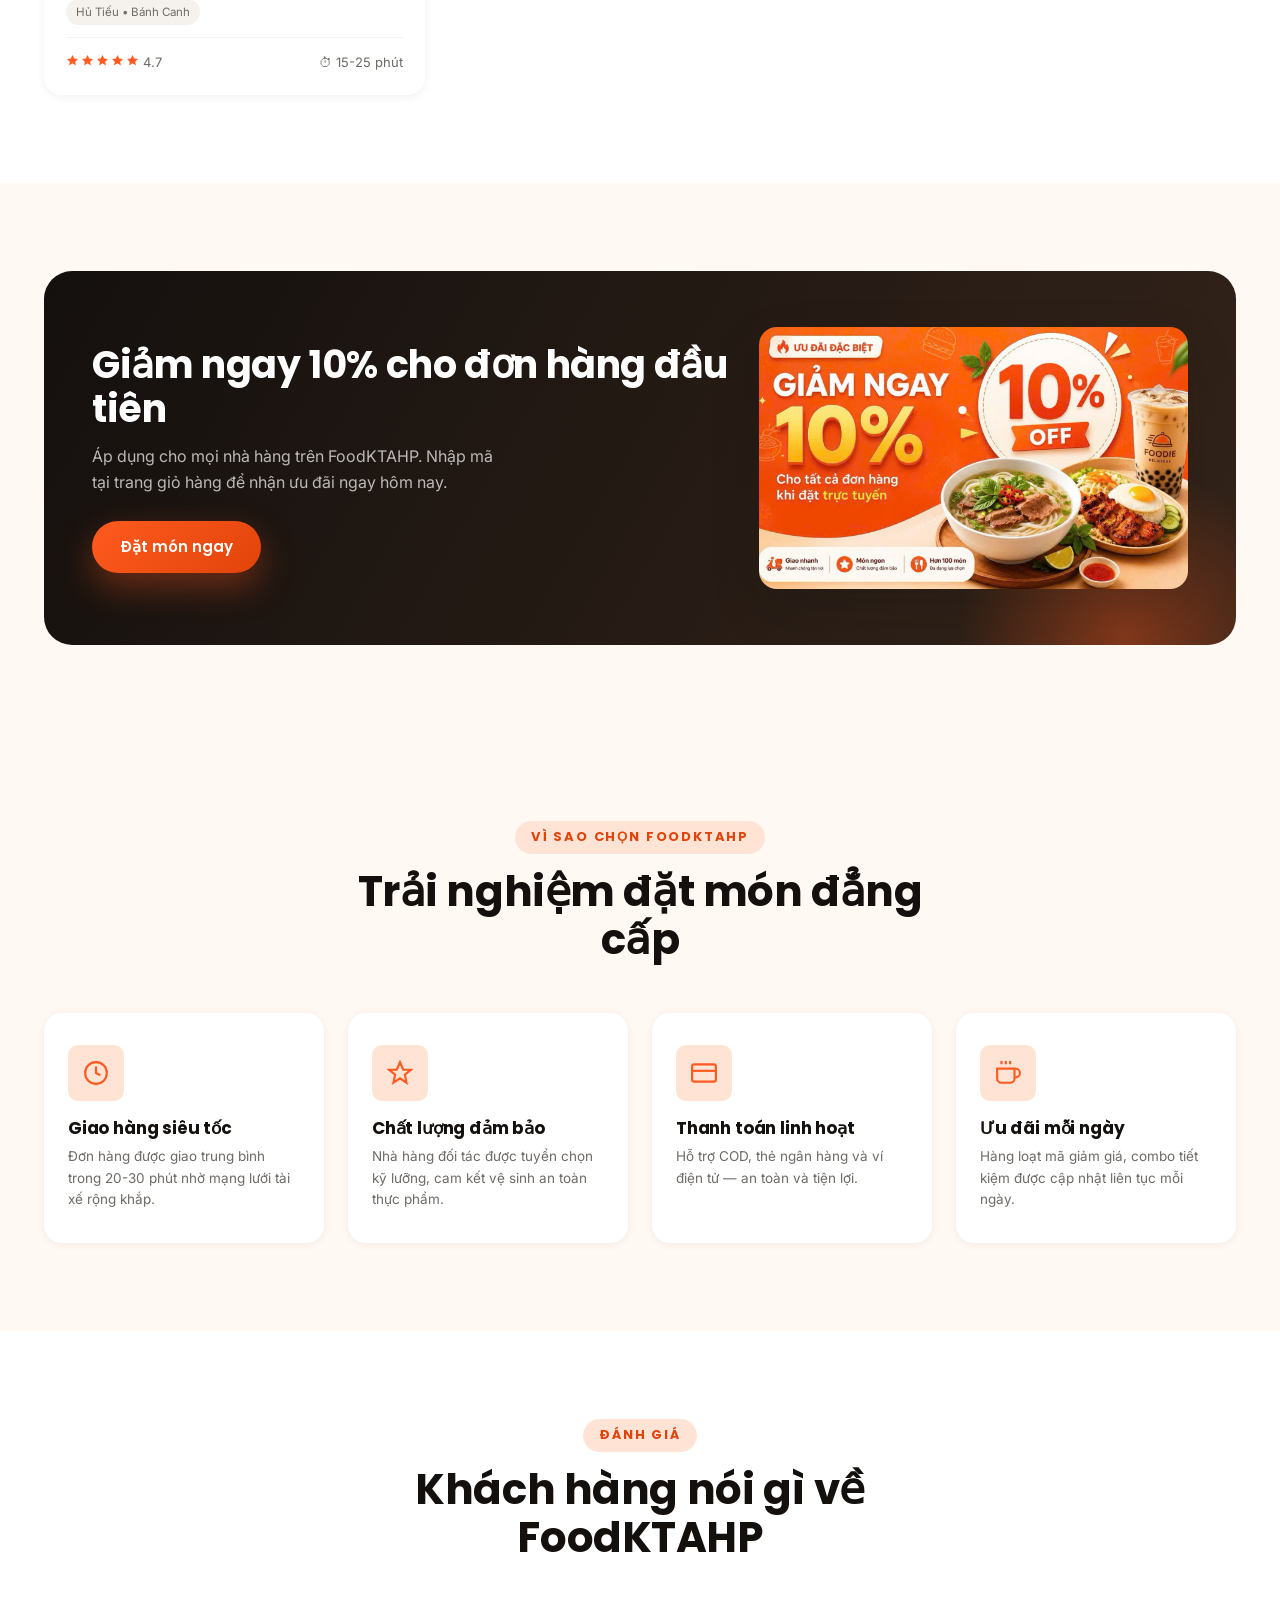
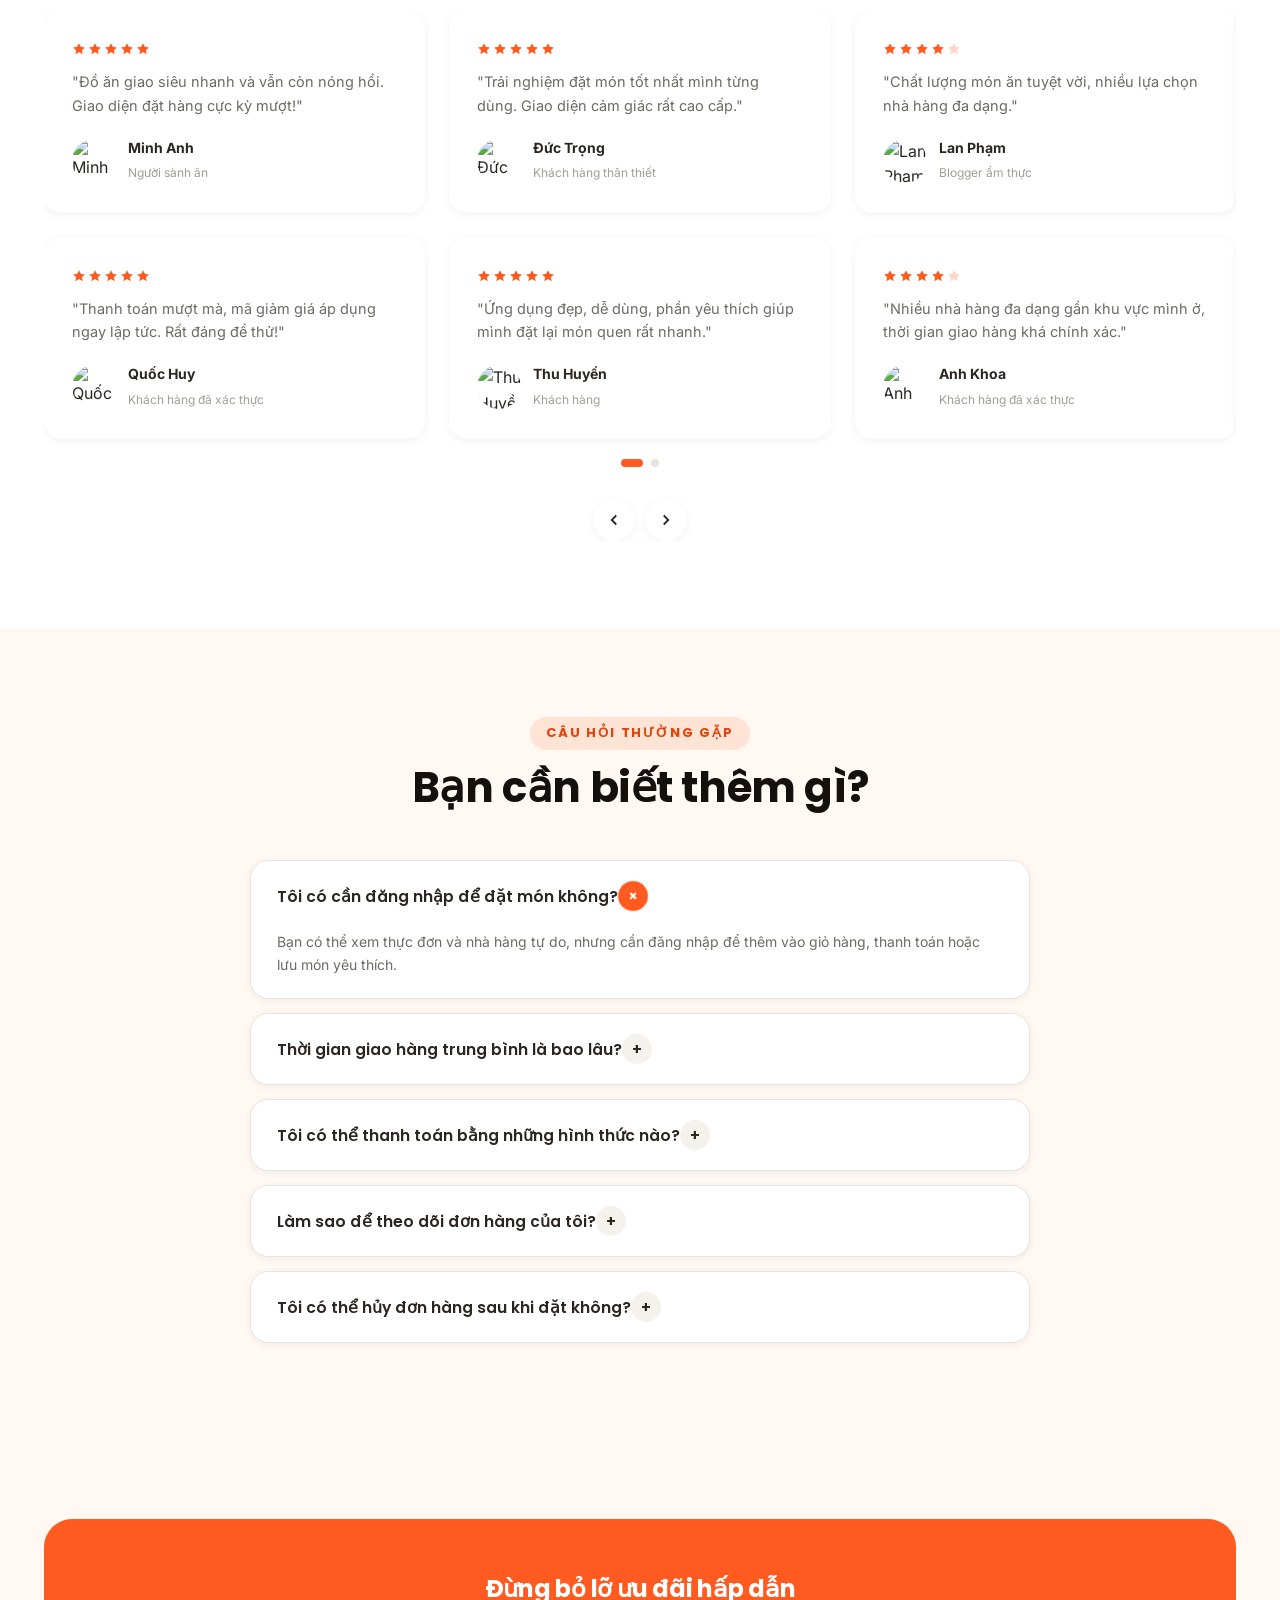
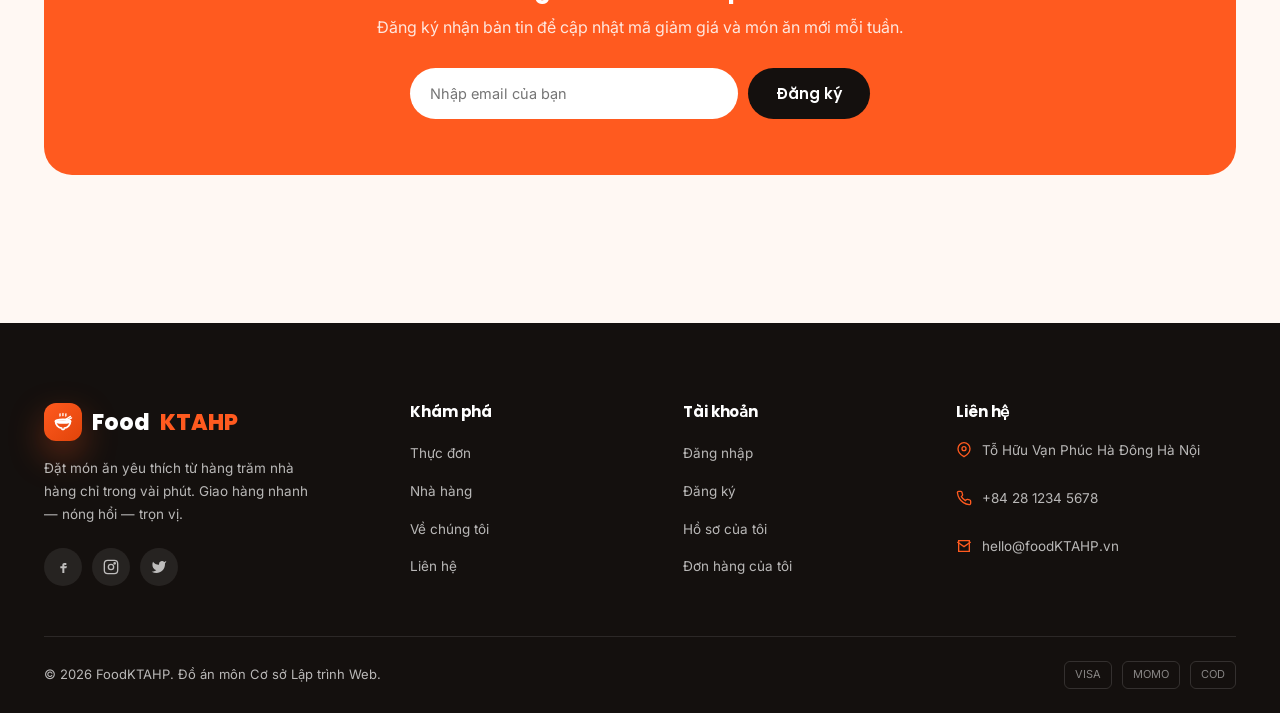
==== commit 78d9584e: "Hoàn Thành Project" ====
--- a/index.html
+++ b/index.html
@@ -141,17 +141,20 @@
                     <div class="hero-float-card card-1 glass">
                         <div class="fc-icon"><svg viewBox="0 0 24 24" fill="none" stroke="currentColor"
                                 stroke-width="2">
-                                <path d="M20 6L9 17l-5-5" />
-                            </svg></div>
-                        <div><b>Đã xác nhận đơn</b><span>Phở Ông Đạt</span></div>
+                                <path d="M4 15c1.5 1.5 7 1.5 9 0 2-1.5 7-1.5 9 0" />
+                                <path d="M6 15l2-6h8l2 6" />
+                                <path d="M8 9l4-4 4 4" />
+                            </svg></div>
+                        <div><b>Tinh hoa ẩm thực Việt</b><span>Food KTAHP</span></div>
                     </div>
                     <div class="hero-float-card card-2 glass">
                         <div class="fc-icon"><svg viewBox="0 0 24 24" fill="none" stroke="currentColor"
                                 stroke-width="2">
-                                <circle cx="12" cy="12" r="10" />
-                                <path d="M12 6v6l4 2" />
-                            </svg></div>
-                        <div><b>18 phút</b><span>Thời gian giao dự kiến</span></div>
+                                <path d="M4 7c0-1.1.9-2 2-2h12c1.1 0 2 .9 2 2v6c0 1.1-.9 2-2 2H6c-1.1 0-2-.9-2-2V7z" />
+                                <path d="M8 11h8" />
+                                <path d="M12 11v6" />
+                            </svg></div>
+                        <div><b>Kính chào quý khách</b><span>Chúc quý khách một ngày tốt lành!</span></div>
                     </div>
                 </div>
             </div>
--- a/css/style.css
+++ b/css/style.css
@@ -1,8 +1,3 @@
-/* =========================================================
-   FOODIO — CORE STYLESHEET
-   Design tokens, reset, typography, buttons, utility classes
-   ========================================================= */
-
 @import url('https://fonts.googleapis.com/css2?family=Poppins:wght@500;600;700;800&family=Inter:wght@400;500;600;700&display=swap');
 
 :root {
@@ -20,27 +15,26 @@
    --c-gray-200: #E9E3DD;
    --c-gray-100: #F5F1EC;
 
-   /* ---- Type ---- */
+
    --f-display: 'Poppins', sans-serif;
    --f-body: 'Inter', sans-serif;
 
-   /* ---- Elevation ---- */
+
    --shadow-sm: 0 2px 8px rgba(20, 16, 14, 0.06);
    --shadow-md: 0 10px 30px rgba(20, 16, 14, 0.10);
    --shadow-lg: 0 20px 50px rgba(20, 16, 14, 0.16);
    --shadow-orange: 0 14px 34px rgba(255, 90, 31, 0.35);
 
-   /* ---- Radius ---- */
+
    --r-sm: 10px;
    --r-md: 18px;
    --r-lg: 28px;
    --r-pill: 999px;
 
-   /* ---- Motion ---- */
+
    --ease: cubic-bezier(.22, 1, .36, 1);
 }
 
-/* ---- Dark mode tokens ---- */
 body.dark-mode {
    --c-cream: #14100E;
    --c-white: #241E1A;
@@ -50,7 +44,6 @@
    --c-gray-100: #221D19;
 }
 
-/* ---- Reset ---- */
 * {
    margin: 0;
    padding: 0;
@@ -130,7 +123,6 @@
    padding: 0 24px;
 }
 
-/* ---- Eyebrow / section header ---- */
 .eyebrow {
    display: inline-flex;
    align-items: center;
@@ -177,7 +169,6 @@
    padding: 88px 0;
 }
 
-/* ---- Buttons ---- */
 .btn {
    display: inline-flex;
    align-items: center;
@@ -248,7 +239,6 @@
    transform: none !important;
 }
 
-/* ---- Glass ---- */
 .glass {
    background: rgba(255, 255, 255, 0.68);
    backdrop-filter: blur(18px) saturate(160%);
@@ -261,7 +251,6 @@
    border-color: rgba(255, 255, 255, 0.08);
 }
 
-/* ---- Cards ---- */
 .food-card {
    background: var(--c-white);
    border-radius: var(--r-md);
@@ -273,11 +262,6 @@
    flex-direction: column;
 }
 
-.food-card:hover {
-   transform: translateY(-8px);
-   box-shadow: var(--shadow-lg);
-}
-
 .food-card__media {
    position: relative;
    aspect-ratio: 4/3;
@@ -289,10 +273,6 @@
    height: 100%;
    object-fit: cover;
    transition: transform .6s var(--ease);
-}
-
-.food-card:hover .food-card__media img {
-   transform: scale(1.08);
 }
 
 .food-card__badge {
@@ -327,10 +307,6 @@
    transition: all .25s var(--ease);
 }
 
-.food-card__fav:hover {
-   transform: scale(1.1);
-}
-
 .food-card__fav.active {
    color: var(--c-orange);
 }
@@ -440,7 +416,6 @@
    transform: rotate(90deg);
 }
 
-/* ---- Toast ---- */
 .toast-wrap {
    position: fixed;
    top: 24px;
@@ -504,7 +479,6 @@
    }
 }
 
-/* ---- Form elements ---- */
 .field {
    margin-bottom: 18px;
    text-align: left;
@@ -556,7 +530,6 @@
    border-color: #1B7A3D;
 }
 
-/* ---- Loading Screen ---- */
 #loading-screen {
    position: fixed;
    inset: 0;
@@ -589,7 +562,6 @@
    }
 }
 
-/* ---- Scroll progress bar ---- */
 #scroll-progress {
    position: fixed;
    top: 0;
@@ -601,7 +573,6 @@
    transition: width .1s linear;
 }
 
-/* ---- Scroll to top ---- */
 #scroll-top {
    position: fixed;
    bottom: 28px;
@@ -632,7 +603,6 @@
    background: var(--c-orange);
 }
 
-/* ---- Star rating helper ---- */
 .stars {
    color: var(--c-orange);
    display: inline-flex;
@@ -645,7 +615,6 @@
    fill: var(--c-orange);
 }
 
-/* ---- Badges / tags ---- */
 .tag {
    display: inline-flex;
    align-items: center;
@@ -663,7 +632,6 @@
    color: #fff;
 }
 
-/* ---- Empty state ---- */
 .empty-state {
    text-align: center;
    padding: 80px 20px;
@@ -685,7 +653,6 @@
    margin-bottom: 24px;
 }
 
-/* ---- Reveal animation hook (see animation.css) ---- */
 .reveal {
    opacity: 0;
    transform: translateY(30px);
@@ -702,7 +669,6 @@
    }
 }
 
-/* ---- Breadcrumb / page banner ---- */
 .page-banner {
    padding: 172px 0 76px;
    background:
@@ -765,8 +731,768 @@
    opacity: .5;
 }
 
-/* tắt cái mắt hiển thị lỗi trên trình duyệt */
+@import url('https://fonts.googleapis.com/css2?family=Poppins:wght@500;600;700;800&family=Inter:wght@400;500;600;700&display=swap');
+
+:root {
+   /* ---- Color tokens ---- */
+   --c-black: #14100E;
+   --c-black-soft: #1F1A17;
+   --c-orange: #FF5A1F;
+   --c-orange-dark: #E1440A;
+   --c-orange-light: #FFE4D6;
+   --c-cream: #FFF8F3;
+   --c-white: #FFFFFF;
+   --c-gray-900: #2B2622;
+   --c-gray-600: #6E6A66;
+   --c-gray-400: #A39D97;
+   --c-gray-200: #E9E3DD;
+   --c-gray-100: #F5F1EC;
+
+
+   --f-display: 'Poppins', sans-serif;
+   --f-body: 'Inter', sans-serif;
+
+
+   --shadow-sm: 0 2px 8px rgba(20, 16, 14, 0.06);
+   --shadow-md: 0 10px 30px rgba(20, 16, 14, 0.10);
+   --shadow-lg: 0 20px 50px rgba(20, 16, 14, 0.16);
+   --shadow-orange: 0 14px 34px rgba(255, 90, 31, 0.35);
+
+
+   --r-sm: 10px;
+   --r-md: 18px;
+   --r-lg: 28px;
+   --r-pill: 999px;
+
+
+   --ease: cubic-bezier(.22, 1, .36, 1);
+}
+
+body.dark-mode {
+   --c-cream: #14100E;
+   --c-white: #241E1A;
+   --c-gray-900: #F5F1EC;
+   --c-gray-600: #C9C2BB;
+   --c-gray-200: #35302B;
+   --c-gray-100: #221D19;
+}
+
+* {
+   margin: 0;
+   padding: 0;
+   box-sizing: border-box;
+}
+
+html {
+   scroll-behavior: smooth;
+}
+
+body {
+   font-family: var(--f-body);
+   background: var(--c-cream);
+   color: var(--c-gray-900);
+   line-height: 1.6;
+   overflow-x: hidden;
+   transition: background .4s var(--ease), color .4s var(--ease);
+}
+
+img {
+   max-width: 100%;
+   display: block;
+}
+
+a {
+   text-decoration: none;
+   color: inherit;
+}
+
+ul {
+   list-style: none;
+}
+
+button {
+   font-family: inherit;
+   cursor: pointer;
+   border: none;
+   background: none;
+   color: inherit;
+}
+
+input,
+textarea,
+select {
+   font-family: inherit;
+}
+
+:focus-visible {
+   outline: 2px solid var(--c-orange);
+   outline-offset: 3px;
+}
+
+h1,
+h2,
+h3,
+h4,
+h5 {
+   font-family: var(--f-display);
+   color: var(--c-black);
+   font-weight: 700;
+   line-height: 1.15;
+   letter-spacing: -0.01em;
+}
+
+body.dark-mode h1,
+body.dark-mode h2,
+body.dark-mode h3,
+body.dark-mode h4,
+body.dark-mode h5 {
+   color: var(--c-gray-900);
+}
+
+.container {
+   width: 100%;
+   max-width: 1240px;
+   margin: 0 auto;
+   padding: 0 24px;
+}
+
+.eyebrow {
+   display: inline-flex;
+   align-items: center;
+   gap: 8px;
+   font-family: var(--f-display);
+   font-size: 13px;
+   font-weight: 700;
+   letter-spacing: 0.14em;
+   text-transform: uppercase;
+   color: var(--c-orange-dark);
+   background: var(--c-orange-light);
+   padding: 6px 16px;
+   border-radius: var(--r-pill);
+   margin-bottom: 14px;
+}
+
+body.dark-mode .eyebrow {
+   background: rgba(255, 90, 31, 0.14);
+   color: #FF8A57;
+}
+
+.section-head {
+   max-width: 640px;
+   margin-bottom: 48px;
+}
+
+.section-head h2 {
+   font-size: clamp(28px, 4vw, 42px);
+   margin-bottom: 12px;
+}
+
+.section-head p {
+   color: var(--c-gray-600);
+   font-size: 16px;
+}
+
+.section-head.center {
+   margin-left: auto;
+   margin-right: auto;
+   text-align: center;
+}
+
+section {
+   padding: 88px 0;
+}
+
+.btn {
+   display: inline-flex;
+   align-items: center;
+   justify-content: center;
+   gap: 8px;
+   font-family: var(--f-display);
+   font-weight: 600;
+   font-size: 15px;
+   padding: 14px 28px;
+   border-radius: var(--r-pill);
+   transition: transform .25s var(--ease), box-shadow .25s var(--ease), background .25s var(--ease);
+   white-space: nowrap;
+}
+
+.btn-primary {
+   background: linear-gradient(135deg, var(--c-orange) 0%, var(--c-orange-dark) 100%);
+   color: #fff;
+   box-shadow: var(--shadow-orange);
+}
+
+.btn-primary:hover {
+   transform: translateY(-3px);
+   box-shadow: 0 20px 40px rgba(255, 90, 31, .42);
+}
+
+.btn-dark {
+   background: var(--c-black);
+   color: #fff;
+}
+
+.btn-dark:hover {
+   background: var(--c-orange);
+   transform: translateY(-3px);
+}
+
+.btn-outline {
+   border: 1.5px solid var(--c-gray-200);
+   color: var(--c-black);
+   background: transparent;
+}
+
+body.dark-mode .btn-outline {
+   color: var(--c-gray-900);
+}
+
+.btn-outline:hover {
+   border-color: var(--c-orange);
+   color: var(--c-orange);
+}
+
+.btn-ghost {
+   color: var(--c-gray-900);
+   padding: 10px 18px;
+}
+
+.btn-block {
+   width: 100%;
+}
+
+.btn-sm {
+   padding: 9px 18px;
+   font-size: 13px;
+}
+
+.btn:disabled {
+   opacity: .5;
+   cursor: not-allowed;
+   transform: none !important;
+}
+
+.glass {
+   background: rgba(255, 255, 255, 0.68);
+   backdrop-filter: blur(18px) saturate(160%);
+   -webkit-backdrop-filter: blur(18px) saturate(160%);
+   border: 1px solid rgba(255, 255, 255, 0.5);
+}
+
+body.dark-mode .glass {
+   background: rgba(27, 22, 20, 0.7);
+   border-color: rgba(255, 255, 255, 0.08);
+}
+
+.food-card {
+   background: var(--c-white);
+   border-radius: var(--r-md);
+   overflow: hidden;
+   box-shadow: var(--shadow-sm);
+   transition: transform .35s var(--ease), box-shadow .35s var(--ease);
+   position: relative;
+   display: flex;
+   flex-direction: column;
+}
+
+@media (hover: hover) and (pointer: fine) {
+   .food-card:hover {
+      transform: translateY(-8px);
+      box-shadow: var(--shadow-lg);
+   }
+
+   .food-card:hover .food-card__media img {
+      transform: scale(1.08);
+   }
+
+   .food-card__fav:hover {
+      transform: scale(1.1);
+   }
+}
+
+.food-card__media {
+   position: relative;
+   aspect-ratio: 4/3;
+   overflow: hidden;
+}
+
+.food-card__media img {
+   width: 100%;
+   height: 100%;
+   object-fit: cover;
+   transition: transform .6s var(--ease);
+}
+
+.food-card__badge {
+   position: absolute;
+   top: 12px;
+   left: 12px;
+   background: var(--c-black);
+   color: #fff;
+   font-size: 11px;
+   font-weight: 700;
+   letter-spacing: .04em;
+   padding: 5px 12px;
+   border-radius: var(--r-pill);
+}
+
+.food-card__badge.discount {
+   background: var(--c-orange);
+}
+
+.food-card__fav {
+   position: absolute;
+   top: 10px;
+   right: 10px;
+   width: 38px;
+   height: 38px;
+   border-radius: 50%;
+   display: flex;
+   align-items: center;
+   justify-content: center;
+   background: rgba(255, 255, 255, .9);
+   color: var(--c-gray-600);
+   transition: all .25s var(--ease);
+}
+
+.food-card__fav.active {
+   color: var(--c-orange);
+}
+
+.food-card__fav.active svg {
+   fill: var(--c-orange);
+}
+
+.food-card__body {
+   padding: 18px 18px 20px;
+   display: flex;
+   flex-direction: column;
+   gap: 8px;
+   flex: 1;
+}
+
+.food-card__top {
+   display: flex;
+   justify-content: space-between;
+   align-items: flex-start;
+   gap: 8px;
+}
+
+.food-card__name {
+   font-family: var(--f-display);
+   font-size: 17px;
+   font-weight: 600;
+}
+
+.food-card__rating {
+   display: flex;
+   align-items: center;
+   gap: 4px;
+   font-size: 13px;
+   font-weight: 600;
+   color: var(--c-black);
+   flex-shrink: 0;
+}
+
+body.dark-mode .food-card__rating {
+   color: var(--c-gray-900);
+}
+
+.food-card__rating svg {
+   width: 14px;
+   height: 14px;
+   fill: var(--c-orange);
+}
+
+.food-card__desc {
+   font-size: 13.5px;
+   color: var(--c-gray-600);
+   flex: 1;
+}
+
+.food-card__meta {
+   display: flex;
+   align-items: center;
+   gap: 14px;
+   font-size: 12.5px;
+   color: var(--c-gray-400);
+}
+
+.food-card__meta span {
+   display: inline-flex;
+   align-items: center;
+   gap: 4px;
+}
+
+.food-card__bottom {
+   display: flex;
+   align-items: center;
+   justify-content: space-between;
+   margin-top: 4px;
+}
+
+.food-card__price {
+   font-family: var(--f-display);
+   font-weight: 700;
+   font-size: 18px;
+   color: var(--c-orange-dark);
+}
+
+.food-card__price small {
+   font-family: var(--f-body);
+   font-weight: 400;
+   font-size: 12px;
+   color: var(--c-gray-400);
+   text-decoration: line-through;
+   margin-left: 6px;
+}
+
+.food-card__add {
+   width: 42px;
+   height: 42px;
+   border-radius: 50%;
+   background: var(--c-black);
+   color: #fff;
+   display: flex;
+   align-items: center;
+   justify-content: center;
+   transition: all .3s var(--ease);
+}
+
+.food-card__add:hover {
+   background: var(--c-orange);
+   transform: rotate(90deg);
+}
+
+.toast-wrap {
+   position: fixed;
+   top: 24px;
+   right: 24px;
+   z-index: 9999;
+   display: flex;
+   flex-direction: column;
+   gap: 10px;
+}
+
+.toast {
+   min-width: 280px;
+   max-width: 340px;
+   background: var(--c-black);
+   color: #fff;
+   padding: 14px 18px;
+   border-radius: var(--r-sm);
+   display: flex;
+   align-items: center;
+   gap: 12px;
+   box-shadow: var(--shadow-lg);
+   animation: toastIn .4s var(--ease);
+   font-size: 14px;
+   font-weight: 500;
+}
+
+.toast.success {
+   background: #1B7A3D;
+}
+
+.toast.error {
+   background: #C7391D;
+}
+
+.toast svg {
+   width: 18px;
+   height: 18px;
+   flex-shrink: 0;
+}
+
+.toast.hide {
+   animation: toastOut .35s var(--ease) forwards;
+}
+
+@keyframes toastIn {
+   from {
+      opacity: 0;
+      transform: translateX(40px);
+   }
+
+   to {
+      opacity: 1;
+      transform: translateX(0);
+   }
+}
+
+@keyframes toastOut {
+   to {
+      opacity: 0;
+      transform: translateX(40px);
+   }
+}
+
+/* ---- Form elements ---- */
+.field {
+   margin-bottom: 18px;
+   text-align: left;
+}
+
+.field label {
+   display: block;
+   font-size: 13px;
+   font-weight: 600;
+   margin-bottom: 7px;
+   color: var(--c-gray-900);
+}
+
+.field input,
+.field select,
+.field textarea {
+   width: 100%;
+   padding: 13px 16px;
+   border-radius: var(--r-sm);
+   border: 1.5px solid var(--c-gray-200);
+   background: var(--c-white);
+   color: var(--c-gray-900);
+   font-size: 14.5px;
+   transition: border-color .25s;
+}
+
+.field input:focus,
+.field select:focus,
+.field textarea:focus {
+   border-color: var(--c-orange);
+}
+
+.field .error-msg {
+   color: #C7391D;
+   font-size: 12.5px;
+   margin-top: 6px;
+   display: none;
+}
+
+.field.invalid input {
+   border-color: #C7391D;
+}
+
+.field.invalid .error-msg {
+   display: block;
+}
+
+.field.valid input {
+   border-color: #1B7A3D;
+}
+
+#loading-screen {
+   position: fixed;
+   inset: 0;
+   z-index: 99999;
+   background: var(--c-black);
+   display: flex;
+   align-items: center;
+   justify-content: center;
+   transition: opacity .6s var(--ease), visibility .6s var(--ease);
+}
+
+#loading-screen.hidden {
+   opacity: 0;
+   visibility: hidden;
+   pointer-events: none;
+}
+
+.loader-mark {
+   width: 64px;
+   height: 64px;
+   border-radius: 50%;
+   border: 3px solid rgba(255, 90, 31, .2);
+   border-top-color: var(--c-orange);
+   animation: spin .9s linear infinite;
+}
+
+@keyframes spin {
+   to {
+      transform: rotate(360deg);
+   }
+}
+
+#scroll-progress {
+   position: fixed;
+   top: 0;
+   left: 0;
+   height: 3px;
+   background: linear-gradient(90deg, var(--c-orange), var(--c-orange-dark));
+   width: 0%;
+   z-index: 9998;
+   transition: width .1s linear;
+}
+
+#scroll-top {
+   position: fixed;
+   bottom: 28px;
+   right: 28px;
+   z-index: 500;
+   width: 48px;
+   height: 48px;
+   border-radius: 50%;
+   background: var(--c-black);
+   color: #fff;
+   display: flex;
+   align-items: center;
+   justify-content: center;
+   box-shadow: var(--shadow-md);
+   opacity: 0;
+   visibility: hidden;
+   transform: translateY(10px);
+   transition: all .35s var(--ease);
+}
+
+#scroll-top.show {
+   opacity: 1;
+   visibility: visible;
+   transform: translateY(0);
+}
+
+#scroll-top:hover {
+   background: var(--c-orange);
+}
+
+.stars {
+   color: var(--c-orange);
+   display: inline-flex;
+   gap: 2px;
+}
+
+.stars svg {
+   width: 14px;
+   height: 14px;
+   fill: var(--c-orange);
+}
+
+.tag {
+   display: inline-flex;
+   align-items: center;
+   gap: 6px;
+   font-size: 12px;
+   font-weight: 600;
+   padding: 6px 14px;
+   border-radius: var(--r-pill);
+   background: var(--c-gray-100);
+   color: var(--c-gray-900);
+}
+
+.tag.on {
+   background: var(--c-black);
+   color: #fff;
+}
+
+.empty-state {
+   text-align: center;
+   padding: 80px 20px;
+}
+
+.empty-state svg {
+   width: 72px;
+   height: 72px;
+   color: var(--c-gray-200);
+   margin-bottom: 20px;
+}
+
+.empty-state h3 {
+   margin-bottom: 8px;
+}
+
+.empty-state p {
+   color: var(--c-gray-600);
+   margin-bottom: 24px;
+}
+
+.contact-grid {
+   display: grid;
+   grid-template-columns: .9fr 1.1fr;
+   gap: 48px;
+   align-items: flex-start;
+}
+
+.reveal {
+   opacity: 0;
+   transform: translateY(30px);
+}
+
+.reveal.in {
+   animation: revealIn .8s var(--ease) forwards;
+}
+
+@keyframes revealIn {
+   to {
+      opacity: 1;
+      transform: translateY(0);
+   }
+}
+
+.page-banner {
+   padding: 172px 0 76px;
+   background:
+      linear-gradient(150deg, rgba(20, 16, 14, .75) 10%, rgba(43, 32, 25, .65) 100%),
+      url('../images/banners/banner-didong.jpg') center 35% / cover no-repeat;
+   color: #fff;
+   text-align: center;
+   position: relative;
+   overflow: hidden;
+}
+
+.page-banner::before {
+   content: '';
+   position: absolute;
+   width: 480px;
+   height: 480px;
+   border-radius: 50%;
+   background: radial-gradient(circle, rgba(255, 90, 31, .45), transparent 70%);
+   top: -220px;
+   right: -140px;
+}
+
+.page-banner::after {
+   content: '';
+   position: absolute;
+   width: 380px;
+   height: 380px;
+   border-radius: 50%;
+   background: radial-gradient(circle, rgba(255, 90, 31, .3), transparent 70%);
+   bottom: -200px;
+   left: -100px;
+}
+
+.page-banner .container {
+   position: relative;
+   z-index: 1;
+}
+
+.page-banner h1 {
+   color: #fff;
+   font-size: clamp(30px, 5vw, 48px);
+   letter-spacing: -0.02em;
+   text-shadow: 0 4px 24px rgba(0, 0, 0, .4);
+}
+
+.breadcrumb {
+   margin-top: 14px;
+   font-size: 14px;
+   color: var(--c-gray-400);
+   display: flex;
+   gap: 8px;
+   justify-content: center;
+}
+
+.breadcrumb a:hover {
+   color: var(--c-orange);
+}
+
+.breadcrumb .sep {
+   opacity: .5;
+}
+
 input::-ms-reveal,
 input::-ms-clear {
-   display: none;   
+   display: none;
+}
+
+input::-ms-reveal,
+input::-ms-clear {
+   display: none;
 }
--- a/css/header.css
+++ b/css/header.css
@@ -480,4 +480,8 @@
 
 .modal-box {
    position: relative;
+}
+
+#site-header .container {
+   max-width: 1520px;
 }
--- a/css/hero.css
+++ b/css/hero.css
@@ -1,7 +1,3 @@
-/* =========================================================
-   HERO BANNER
-   ========================================================= */
-
 .hero {
    position: relative;
    padding: 168px 0 100px;
@@ -273,7 +269,6 @@
    font-size: 13px;
 }
 
-/* ---- Promo banner ---- */
 .promo-banner {
    border-radius: var(--r-lg);
    padding: 56px 48px;
@@ -360,7 +355,6 @@
    letter-spacing: 0;
 }
 
-/* ---- Why choose us ---- */
 .why-grid {
    display: grid;
    grid-template-columns: repeat(4, 1fr);
--- a/css/menu.css
+++ b/css/menu.css
@@ -1,7 +1,3 @@
-/* =========================================================
-   MENU / FEATURED FOODS / RESTAURANTS / FOOD DETAIL
-   ========================================================= */
-
 .foods-grid {
    display: grid;
    grid-template-columns: repeat(4, 1fr);
@@ -50,7 +46,6 @@
    box-shadow: 0 6px 16px rgba(255, 90, 31, .3);
 }
 
-/* ---- Active restaurant filter banner (menu.html?restaurant=...) ---- */
 .restaurant-filter-banner {
    display: flex;
    align-items: center;
@@ -91,7 +86,6 @@
    color: #fff;
 }
 
-/* ---- Menu page layout ---- */
 .menu-layout {
    display: grid;
    grid-template-columns: 260px 1fr;
@@ -170,7 +164,6 @@
    color: var(--c-gray-600);
 }
 
-/* ---- Restaurants ---- */
 .restaurants-grid {
    display: grid;
    grid-template-columns: repeat(3, 1fr);
@@ -275,7 +268,6 @@
    color: var(--c-gray-600);
 }
 
-/* ---- Food detail page ---- */
 .detail-layout {
    display: grid;
    grid-template-columns: .95fr 1.05fr;
@@ -416,8 +408,6 @@
    border-color: var(--c-black);
 }
 
-/* Nền tối: ô đã chọn -> nền trắng chữ đen (để không bị chìm vào nền trang);
-   ô chưa chọn -> chữ trắng, viền đen */
 body.dark-mode .option-pills span {
    color: var(--c-gray-900);
    border-color: var(--c-black);
@@ -429,9 +419,6 @@
    border-color: var(--c-gray-900);
 }
 
-/* ---------------------------------------------------------
-   CHỌN VỊ TRÍ TRÊN BẢN ĐỒ (trang thanh toán)
-   --------------------------------------------------------- */
 .map-picker-box {
    display: flex;
    align-items: center;
@@ -592,4 +579,326 @@
 
 .related-foods {
    margin-top: 70px;
-}+}
+
+.nutrition-grid {
+   display: grid;
+   grid-template-columns: repeat(4, 1fr);
+   gap: 16px;
+   margin-top: 24px;
+   margin-bottom: 24px;
+}
+
+.nutrition-card {
+   background: var(--c-white);
+   border: 1.5px solid var(--c-gray-100);
+   border-radius: var(--r-sm);
+   padding: 12px 10px;
+   text-align: center;
+   transition: transform .25s var(--ease), box-shadow .25s var(--ease);
+}
+
+body.dark-mode .nutrition-card {
+   border-color: var(--c-gray-200);
+}
+
+.nutrition-card:hover {
+   transform: translateY(-3px);
+   box-shadow: var(--shadow-sm);
+   border-color: var(--c-orange-light);
+}
+
+.nutrition-val {
+   display: block;
+   font-family: var(--f-display);
+   font-size: 18px;
+   font-weight: 700;
+   color: var(--c-orange-dark);
+}
+
+.nutrition-lbl {
+   display: block;
+   font-size: 11px;
+   color: var(--c-gray-600);
+   text-transform: uppercase;
+   letter-spacing: 0.05em;
+   margin-top: 2px;
+}
+
+.ingredients-list {
+   display: flex;
+   flex-wrap: wrap;
+   gap: 12px;
+   margin-top: 10px;
+}
+
+.ingredient-badge {
+   display: inline-flex;
+   align-items: center;
+   gap: 8px;
+   background: var(--c-white);
+   border: 1.5px solid var(--c-gray-200);
+   padding: 10px 18px;
+   border-radius: var(--r-pill);
+   font-weight: 600;
+   font-size: 14px;
+   color: var(--c-gray-900);
+   transition: all .2s var(--ease);
+}
+
+body.dark-mode .ingredient-badge {
+   border-color: var(--c-gray-200);
+}
+
+.ingredient-badge:hover {
+   border-color: var(--c-orange);
+   background: var(--c-orange-light);
+   color: var(--c-orange-dark);
+   transform: scale(1.03);
+}
+
+body.dark-mode .ingredient-badge:hover {
+   background: rgba(255, 90, 31, 0.15);
+   color: #FF8A57;
+}
+
+.ingredient-emoji {
+   font-size: 16px;
+}
+
+.reviews-layout {
+   display: grid;
+   grid-template-columns: 300px 1fr;
+   gap: 40px;
+   align-items: flex-start;
+   max-width: 100%;
+}
+
+@media (max-width: 768px) {
+   .reviews-layout {
+      grid-template-columns: 1fr;
+      gap: 30px;
+   }
+}
+
+.rating-summary-card {
+   background: var(--c-white);
+   border: 1.5px solid var(--c-gray-100);
+   border-radius: var(--r-md);
+   padding: 24px;
+   text-align: center;
+   box-shadow: var(--shadow-sm);
+}
+
+body.dark-mode .rating-summary-card {
+   border-color: var(--c-gray-200);
+}
+
+.rating-big-num {
+   font-family: var(--f-display);
+   font-size: 48px;
+   font-weight: 800;
+   color: var(--c-black);
+   line-height: 1;
+   margin-bottom: 6px;
+}
+
+body.dark-mode .rating-big-num {
+   color: var(--c-gray-900);
+}
+
+.rating-stars-row {
+   display: flex;
+   justify-content: center;
+   gap: 4px;
+   margin-bottom: 12px;
+}
+
+.rating-stars-row svg {
+   color: #FFB800;
+}
+
+.rating-total-count {
+   font-size: 13px;
+   color: var(--c-gray-600);
+   margin-bottom: 20px;
+}
+
+.rating-bars {
+   display: flex;
+   flex-direction: column;
+   gap: 8px;
+}
+
+.rating-bar-row {
+   display: flex;
+   align-items: center;
+   gap: 10px;
+   font-size: 12px;
+   color: var(--c-gray-600);
+}
+
+.rating-bar-lbl {
+   min-width: 40px;
+   text-align: left;
+}
+
+.rating-bar-track {
+   flex: 1;
+   height: 6px;
+   background: var(--c-gray-100);
+   border-radius: var(--r-pill);
+   overflow: hidden;
+}
+
+body.dark-mode .rating-bar-track {
+   background: var(--c-gray-200);
+}
+
+.rating-bar-fill {
+   height: 100%;
+   background: #FFB800;
+   border-radius: var(--r-pill);
+   transition: width .8s ease-out;
+}
+
+.rating-bar-pct {
+   min-width: 32px;
+   text-align: right;
+}
+
+/* 4. Form viết đánh giá */
+.review-form-container {
+   margin-top: 24px;
+   border-top: 1px dashed var(--c-gray-200);
+   padding-top: 24px;
+   text-align: left;
+}
+
+.review-form-container h4 {
+   font-size: 15px;
+   margin-bottom: 8px;
+}
+
+.review-star-selector {
+   display: flex;
+   gap: 8px;
+   margin-bottom: 14px;
+}
+
+.review-star-btn {
+   color: var(--c-gray-200);
+   font-size: 24px;
+   cursor: pointer;
+   transition: color .15s;
+}
+
+body.dark-mode .review-star-btn {
+   color: var(--c-gray-200);
+}
+
+.review-star-btn.active,
+.review-star-btn:hover {
+   color: #FFB800;
+}
+
+.review-form-input {
+   width: 100%;
+   background: var(--c-cream);
+   border: 1.5px solid var(--c-gray-200);
+   border-radius: var(--r-sm);
+   padding: 10px 14px;
+   font-size: 13.5px;
+   color: var(--c-gray-900);
+   margin-bottom: 12px;
+   transition: border-color .2s;
+}
+
+body.dark-mode .review-form-input {
+   background: var(--c-cream);
+   border-color: var(--c-gray-200);
+}
+
+.review-form-input:focus {
+   outline: none;
+   border-color: var(--c-orange);
+}
+
+.review-form-textarea {
+   height: 80px;
+   resize: none;
+}
+
+.review-form-btn {
+   width: 100%;
+   padding: 10px;
+   font-size: 13.5px;
+}
+
+.commitment-card {
+   background: var(--c-orange-light);
+   border-radius: var(--r-md);
+   padding: 20px;
+   margin-top: 30px;
+   border: 1px solid rgba(255, 90, 31, 0.15);
+}
+
+body.dark-mode .commitment-card {
+   background: rgba(255, 90, 31, 0.08);
+   border-color: rgba(255, 90, 31, 0.1);
+}
+
+.commitment-card h4 {
+   font-size: 15px;
+   color: var(--c-orange-dark);
+   margin-bottom: 8px;
+   display: flex;
+   align-items: center;
+   gap: 8px;
+}
+
+body.dark-mode .commitment-card h4 {
+   color: #FF8A57;
+}
+
+.commitment-card p {
+   font-size: 13px;
+   color: var(--c-gray-600);
+   line-height: 1.6;
+}
+
+.reviews-list-col {
+   display: flex;
+   flex-direction: column;
+   gap: 16px;
+}
+
+.reviews-list-col .review-card {
+   background: var(--c-white);
+   border: 1.5px solid var(--c-gray-100);
+   border-radius: var(--r-md);
+   padding: 20px;
+   box-shadow: var(--shadow-sm);
+   transition: all .2s;
+}
+
+body.dark-mode .reviews-list-col .review-card {
+   border-color: var(--c-gray-200);
+}
+
+.reviews-list-col .review-card:hover {
+   border-color: var(--c-gray-200);
+   box-shadow: var(--shadow-md);
+}
+
+body.dark-mode .reviews-list-col .review-card:hover {
+   border-color: var(--c-orange);
+}
+
+.review-empty-state {
+   text-align: center;
+   padding: 40px 20px;
+   color: var(--c-gray-400);
+   font-style: italic;
+   font-size: 14px;
+}
--- a/css/cart.css
+++ b/css/cart.css
@@ -1,7 +1,3 @@
-/* =========================================================
-   CART / CHECKOUT
-   ========================================================= */
-
 .cart-layout {
    display: grid;
    grid-template-columns: 1fr 380px;
@@ -28,6 +24,30 @@
    font-size: 17px;
 }
 
+.cart-list-head__left {
+   display: flex;
+   align-items: center;
+   gap: 18px;
+}
+
+.select-all-label {
+   display: flex;
+   align-items: center;
+   gap: 8px;
+   font-size: 13px;
+   font-weight: 600;
+   color: var(--c-gray-600);
+   cursor: pointer;
+   user-select: none;
+}
+
+.select-all-label input[type="checkbox"] {
+   width: 17px;
+   height: 17px;
+   accent-color: var(--c-orange);
+   cursor: pointer;
+}
+
 .cart-list-head button {
    font-size: 13px;
    color: var(--c-gray-600);
@@ -44,10 +64,28 @@
    padding: 22px 26px;
    border-bottom: 1px solid var(--c-gray-100);
    align-items: center;
+   transition: opacity .2s;
 }
 
 .cart-item:last-child {
    border-bottom: none;
+}
+
+.cart-item--unselected {
+   opacity: 0.5;
+}
+
+.cart-item__check {
+   flex-shrink: 0;
+   display: flex;
+   align-items: center;
+}
+
+.cart-item__check input[type="checkbox"] {
+   width: 19px;
+   height: 19px;
+   accent-color: var(--c-orange);
+   cursor: pointer;
 }
 
 .cart-item__img {
@@ -192,7 +230,6 @@
    font-weight: 600;
 }
 
-/* ---- Checkout ---- */
 .checkout-layout {
    display: grid;
    grid-template-columns: 1fr 380px;
@@ -311,7 +348,6 @@
    color: var(--c-gray-600);
 }
 
-/* ---- Success page state ---- */
 .order-success {
    text-align: center;
    padding: 100px 0;
@@ -341,4 +377,184 @@
 .order-success p {
    color: var(--c-gray-600);
    margin-bottom: 30px;
+}
+
+.voucher-selector-section {
+   margin: 18px 0;
+   border: 1px solid var(--c-gray-200);
+   border-radius: var(--r-sm);
+   background: var(--c-white);
+   overflow: hidden;
+}
+
+.voucher-selector-header {
+   display: flex;
+   align-items: center;
+   gap: 8px;
+   padding: 12px 14px;
+   font-size: 13px;
+   font-weight: 600;
+   color: var(--c-gray-600);
+   border-bottom: 1px solid var(--c-gray-100);
+}
+
+.voucher-selector-header svg {
+   flex-shrink: 0;
+   color: var(--c-gray-400);
+}
+
+.vouchers-list {
+   display: flex;
+   flex-direction: column;
+   gap: 10px;
+   max-height: 230px;
+   overflow-y: auto;
+   overflow-x: hidden;
+   padding: 12px;
+   scrollbar-width: thin;
+   scrollbar-color: var(--c-gray-400) transparent;
+}
+
+.vouchers-list::-webkit-scrollbar {
+   width: 6px;
+}
+
+.vouchers-list::-webkit-scrollbar-track {
+   background: transparent;
+}
+
+.vouchers-list::-webkit-scrollbar-thumb {
+   background: var(--c-gray-400);
+   border-radius: 10px;
+}
+
+.vouchers-list::-webkit-scrollbar-thumb:hover {
+   background: var(--c-orange);
+}
+
+body.dark-mode .vouchers-list {
+   scrollbar-color: var(--c-gray-400) transparent;
+}
+
+.voucher-card {
+   display: flex;
+   align-items: center;
+   justify-content: space-between;
+   gap: 10px;
+   background: var(--c-cream);
+   border: 1.5px solid var(--c-gray-200);
+   border-radius: 10px;
+   padding: 10px 12px;
+   transition: all 0.2s var(--ease);
+}
+
+body.dark-mode .voucher-card {
+   border-color: var(--c-gray-200);
+}
+
+.voucher-card:hover:not(.disabled) {
+   border-color: var(--c-orange);
+}
+
+.voucher-card.applied {
+   border-color: var(--c-orange);
+   background: var(--c-orange-light);
+}
+
+body.dark-mode .voucher-card.applied {
+   background: rgba(255, 90, 31, 0.12);
+   border-color: #FF8A57;
+}
+
+.voucher-card.disabled {
+   opacity: 0.55;
+}
+
+.voucher-info {
+   display: flex;
+   flex-direction: column;
+   gap: 2px;
+   text-align: left;
+   min-width: 0;
+}
+
+.voucher-code {
+   font-weight: 700;
+   font-size: 13.5px;
+   color: var(--c-orange-dark);
+}
+
+body.dark-mode .voucher-code {
+   color: #FF8A57;
+}
+
+.voucher-card.disabled .voucher-code {
+   color: var(--c-gray-600);
+}
+
+.voucher-desc {
+   font-size: 11.5px;
+   color: var(--c-gray-600);
+   line-height: 1.4;
+}
+
+.voucher-usage {
+   font-size: 10.5px;
+   color: var(--c-gray-400);
+   margin-top: 3px;
+}
+
+.voucher-card.disabled .voucher-usage {
+   color: #C7391D;
+}
+
+.voucher-best-tag {
+   display: inline-block;
+   background: var(--c-orange);
+   color: #fff;
+   font-size: 9.5px;
+   font-weight: 700;
+   padding: 2px 7px;
+   border-radius: var(--r-pill);
+   letter-spacing: 0.02em;
+   vertical-align: middle;
+   margin-left: 2px;
+}
+
+.btn-apply-voucher {
+   flex-shrink: 0;
+   background: rgba(255, 90, 31, 0.12);
+   color: var(--c-orange-dark);
+   font-size: 12px;
+   font-weight: 700;
+   padding: 6px 16px;
+   border-radius: var(--r-pill);
+   white-space: nowrap;
+   transition: all 0.2s var(--ease);
+}
+
+body.dark-mode .btn-apply-voucher {
+   background: rgba(255, 138, 87, 0.16);
+   color: #FF8A57;
+}
+
+.btn-apply-voucher:hover:not(.locked):not(.applied) {
+   background: var(--c-orange);
+   color: #fff;
+}
+
+.btn-apply-voucher.applied {
+   background: var(--c-orange);
+   color: #fff;
+}
+
+.btn-apply-voucher.locked {
+   background: var(--c-gray-100);
+   color: var(--c-gray-400);
+   cursor: not-allowed;
+}
+
+body.dark-mode .btn-apply-voucher.locked {
+   background: var(--c-gray-200);
+   color: var(--c-gray-600);
 }
--- a/css/profile.css
+++ b/css/profile.css
@@ -1,7 +1,3 @@
-/* =========================================================
-   PROFILE / ORDER HISTORY
-   ========================================================= */
-
 .profile-layout {
    display: grid;
    grid-template-columns: 280px 1fr;
@@ -164,7 +160,6 @@
    gap: 20px;
 }
 
-/* ---- Auth pages (login/register) ---- */
 .auth-wrap {
    min-height: 100vh;
    display: grid;
@@ -362,7 +357,6 @@
    background: #1B7A3D;
 }
 
-/* ---- Login page - nền ảnh full-bleed + form dạng thẻ kính nổi ---- */
 #login-auth-wrap {
    background:
       linear-gradient(90deg, rgba(20, 16, 14, .55) 0%, rgba(20, 16, 14, .25) 45%, rgba(20, 16, 14, .05) 70%),
--- a/css/login.css
+++ b/css/login.css
@@ -1,68 +1,57 @@
-/* =========================================================
-   LOGIN / REGISTER — supplementary tweaks
-   (Shared auth layout lives in profile.css → .auth-wrap)
-   ========================================================= */
-  /* =========================================================
-   LOGIN / REGISTER — supplementary tweaks
-     (Shared auth layout lives in profile.css → .auth-wrap)
-    ========================================================= */
-
- /* Trang Đăng nhập / Đăng ký: ẩn thanh header + menu mobile của site,     
-   vì .auth-wrap đã tự có logo + layout riêng full màn hình. */
  body.auth-page #site-header,
-  body.auth-page #mobile-nav,
+ body.auth-page #mobile-nav,
  body.auth-page #mobile-overlay,
  body.auth-page #scroll-top {
     display: none !important;
- }                                                                        
+ }
 
 
-.auth-benefits {
-   display: flex;
-   flex-direction: column;
-   gap: 16px;
-   position: relative;
-   z-index: 1;
-}
+ .auth-benefits {
+    display: flex;
+    flex-direction: column;
+    gap: 16px;
+    position: relative;
+    z-index: 1;
+ }
 
-.auth-benefits div {
-   display: flex;
-   align-items: center;
-   gap: 12px;
-   color: rgba(255, 255, 255, .85);
-   font-size: 13.5px;
-}
+ .auth-benefits div {
+    display: flex;
+    align-items: center;
+    gap: 12px;
+    color: rgba(255, 255, 255, .85);
+    font-size: 13.5px;
+ }
 
-.auth-benefits .b-icon {
-   width: 34px;
-   height: 34px;
-   border-radius: 50%;
-   background: rgba(255, 90, 31, .25);
-   color: var(--c-orange);
-   display: flex;
-   align-items: center;
-   justify-content: center;
-   flex-shrink: 0;
-}
+ .auth-benefits .b-icon {
+    width: 34px;
+    height: 34px;
+    border-radius: 50%;
+    background: rgba(255, 90, 31, .25);
+    color: var(--c-orange);
+    display: flex;
+    align-items: center;
+    justify-content: center;
+    flex-shrink: 0;
+ }
 
-.terms-row {
-   display: flex;
-   align-items: flex-start;
-   gap: 10px;
-   font-size: 13px;
-   color: var(--c-gray-600);
-   margin-bottom: 22px;
-}
+ .terms-row {
+    display: flex;
+    align-items: flex-start;
+    gap: 10px;
+    font-size: 13px;
+    color: var(--c-gray-600);
+    margin-bottom: 22px;
+ }
 
-.terms-row input {
-   margin-top: 3px;
-   width: 16px;
-   height: 16px;
-   accent-color: var(--c-orange);
-   flex-shrink: 0;
-}
+ .terms-row input {
+    margin-top: 3px;
+    width: 16px;
+    height: 16px;
+    accent-color: var(--c-orange);
+    flex-shrink: 0;
+ }
 
-.terms-row a {
-   color: var(--c-orange);
-   font-weight: 600;
-}+ .terms-row a {
+    color: var(--c-orange);
+    font-weight: 600;
+ }
--- a/css/footer.css
+++ b/css/footer.css
@@ -1,7 +1,3 @@
-/* =========================================================
-   FOOTER
-   ========================================================= */
-
 #site-footer {
    background: var(--c-black);
    color: rgba(255, 255, 255, .7);
--- a/css/animation.css
+++ b/css/animation.css
@@ -1,7 +1,3 @@
-/* =========================================================
-   ANIMATION HELPERS
-   ========================================================= */
-
 @keyframes fadeUp {
    from {
       opacity: 0;
@@ -103,7 +99,6 @@
    border-radius: var(--r-sm);
 }
 
-/* Respect reduced motion preference */
 @media (prefers-reduced-motion: reduce) {
 
    *,
@@ -116,7 +111,6 @@
    }
 }
 
-/* Smooth, non-jarring theme toggle across every themed surface */
 body,
 #site-header,
 #site-header.scrolled,
--- a/css/responsive.css
+++ b/css/responsive.css
@@ -1,17 +1,9 @@
-/* =========================================================
-   RESPONSIVE
-   ========================================================= */
-
-/* ---- Desktop lớn (màn hình rộng, 2K/4K...) ---- */
-
-
 @media (min-width: 1800px) {
    .container {
       max-width: 1680px;
    }
 }
 
-/* ---- Laptop / small desktop ---- */
 @media (max-width: 1180px) {
 
    .foods-grid,
@@ -40,7 +32,6 @@
    }
 }
 
-/* ---- Tablet ---- */
 @media (max-width: 992px) {
    .main-nav {
       display: none;
@@ -51,6 +42,28 @@
    }
 
    .search-box {
+      display: none;
+   }
+
+   .header-actions {
+      gap: 6px;
+   }
+
+   .header-actions .dark-toggle,
+   .header-actions .icon-btn {
+      width: 38px;
+      height: 38px;
+   }
+
+   .user-chip span {
+      display: none;
+   }
+
+   .user-chip {
+      padding: 4px;
+   }
+
+   .auth-links {
       display: none;
    }
 
@@ -75,7 +88,8 @@
    .cart-layout,
    .checkout-layout,
    .profile-layout,
-   .detail-layout {
+   .detail-layout,
+   .contact-grid {
       grid-template-columns: 1fr;
    }
 
@@ -99,8 +113,17 @@
       display: none;
    }
 
-   .auth-wrap {
-      grid-template-columns: 1fr;
+   .auth-wrap,
+   .auth-wrap.register-wide {
+      grid-template-columns: 1fr;
+   }
+
+   .auth-wrap.register-wide .auth-form {
+      max-width: 100%;
+   }
+
+   .auth-wrap.register-wide .auth-form-side {
+      padding: 40px 20px;
    }
 
    .footer-grid {
@@ -124,15 +147,87 @@
    }
 }
 
-/* ---- Mobile ---- */
 @media (max-width: 640px) {
 
+   .why-grid,
+   #team-grid {
+      grid-template-columns: 1fr;
+   }
+
    .foods-grid,
-   .restaurants-grid,
-   .why-grid,
    .wishlist-grid,
-   #team-grid {
-      grid-template-columns: 1fr;
+   .restaurants-grid {
+      grid-template-columns: repeat(2, 1fr);
+      gap: 12px;
+   }
+
+   .food-card__body {
+      padding: 12px 12px 14px;
+   }
+
+   .food-card__desc {
+      display: -webkit-box;
+      -webkit-line-clamp: 2;
+      -webkit-box-orient: vertical;
+      overflow: hidden;
+   }
+
+   .food-card__meta {
+      flex-direction: column;
+      align-items: flex-start;
+      gap: 4px;
+      font-size: 12px;
+   }
+
+   .food-card__price {
+      font-size: 15px;
+   }
+
+   .restaurant-card__logo {
+      width: 40px;
+      height: 40px;
+      bottom: -18px;
+      left: 14px;
+      border-radius: 12px;
+      font-size: 15px;
+   }
+
+   .restaurant-card__status {
+      top: 10px;
+      right: 10px;
+      font-size: 9.5px;
+      padding: 4px 9px;
+   }
+
+   .restaurant-card__body {
+      padding: 24px 12px 14px;
+   }
+
+   .restaurant-card__body h4 {
+      font-size: 14px;
+      margin-bottom: 4px;
+      display: -webkit-box;
+      -webkit-line-clamp: 1;
+      -webkit-box-orient: vertical;
+      overflow: hidden;
+   }
+
+   .restaurant-card__body .tags-row {
+      gap: 5px;
+      margin-bottom: 8px;
+   }
+
+   .restaurant-card__body .tags-row span {
+      font-size: 10px;
+      padding: 3px 8px;
+   }
+
+   .restaurant-card__foot {
+      flex-direction: column;
+      align-items: flex-start;
+      gap: 4px;
+      font-size: 11px;
+      padding-top: 10px;
    }
 
    .category-scroll {
@@ -149,7 +244,17 @@
    }
 
    .footer-grid {
-      grid-template-columns: 1fr;
+      grid-template-columns: 1fr 1fr;
+      gap: 30px 16px;
+   }
+
+   .footer-grid>*:first-child,
+   .footer-grid>*:last-child {
+      grid-column: 1 / -1;
+   }
+
+   .footer-brand p {
+      max-width: 100%;
    }
 
    .footer-bottom {
@@ -192,6 +297,20 @@
    .section-head h2 {
       font-size: 26px;
    }
+
+   .cart-summary,
+   .checkout-card {
+      padding: 18px;
+   }
+
+   .vouchers-list {
+      max-height: 210px;
+      padding: 10px;
+   }
+
+   .voucher-card {
+      padding: 9px 10px;
+   }
 }
 
 @media (max-width: 420px) {
